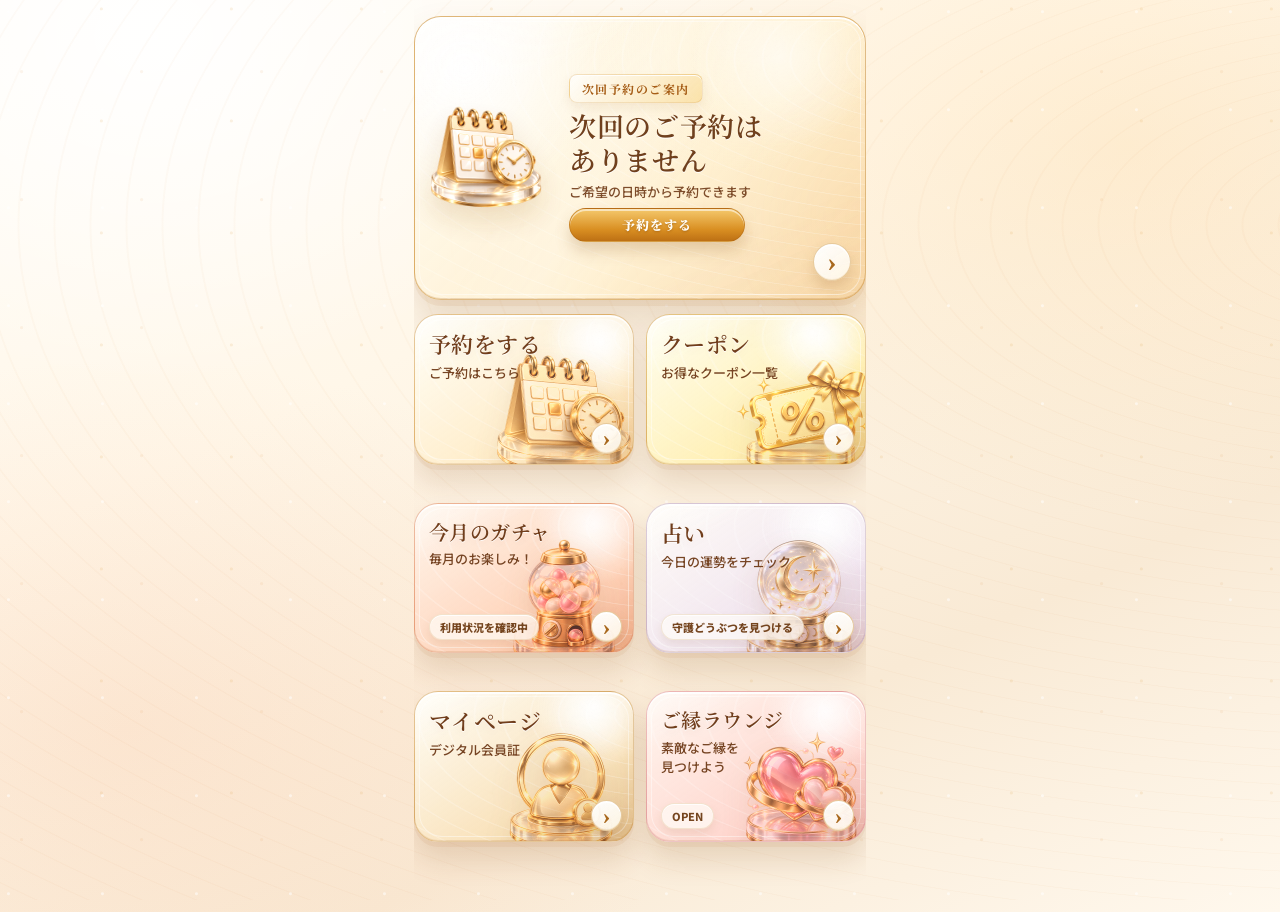
==== index.html @ 92c3393b "Keep booking list available during API failures" ====
<!doctype html>
<html lang="ja">
<head>
  <meta charset="utf-8">
  <meta name="viewport" content="width=device-width, initial-scale=1, viewport-fit=cover">
  <meta http-equiv="Cache-Control" content="no-cache, no-store, must-revalidate">
  <meta http-equiv="Pragma" content="no-cache">
  <meta http-equiv="Expires" content="0">
  <meta name="theme-color" content="#fff6e8">
  <meta name="apple-mobile-web-app-capable" content="yes">
  <meta name="apple-mobile-web-app-status-bar-style" content="black-translucent">
  <meta name="apple-mobile-web-app-title" content="TEAM LINK管理">
  <meta name="description" content="TEAM hairのお客様専用アプリ TEAM LINK。予約、今日の占い、クーポン、今月のガチャ、ご縁ラウンジをLINEから開けるスマホ会員アプリです。">
  <link rel="preconnect" href="https://fonts.googleapis.com">
  <link rel="preconnect" href="https://fonts.gstatic.com" crossorigin>
  <link href="https://fonts.googleapis.com/css2?family=Noto+Sans+JP:wght@400;500;700;800&amp;family=Noto+Serif+JP:wght@500;600;700&amp;display=swap" rel="stylesheet">
  <link rel="icon" href="data:image/svg+xml,%3Csvg xmlns='http://www.w3.org/2000/svg' viewBox='0 0 96 64'%3E%3Crect width='96' height='64' rx='18' fill='%23130f0b'/%3E%3Ctext x='48' y='38' text-anchor='middle' font-size='12' font-family='Georgia, serif' letter-spacing='3' fill='%23d9b46c'%3ETEAM LINK%3C/text%3E%3C/svg%3E">
  <link rel="manifest" href="manifest.webmanifest">
  <link rel="apple-touch-icon" href="assets/icons/icon-192.png">
  <title>TEAM LINK | TEAM hair お客様専用アプリ</title>
  <link rel="stylesheet" href="styles.css?v=20261001-booking-list-resilience-1">
</head>
<body>
  <div class="splash-screen" id="splashScreen" aria-hidden="true">
    <span class="team-link-wordmark splash-wordmark">TEAM LINK</span>
  </div>
  <div class="app-shell">
    <header class="topbar">
      <button class="icon-button" type="button" data-back aria-label="戻る">‹</button>
      <div class="brand" aria-label="TEAM LINK">
        <span class="team-link-wordmark brand-wordmark">TEAM LINK</span>
      </div>
      <button class="pill-button" type="button" data-view="mypage">マイページ</button>
    </header>

    <main>
      <section class="view is-active" id="homeView" data-title="ホーム">
        <div class="home-dashboard">
          <header class="home-dashboard-header" aria-label="TEAM LINKホーム">
            <button class="home-header-button" type="button" data-message="新しいお知らせはありません" aria-label="通知">🔔</button>
            <strong class="team-link-wordmark home-text-logo">TEAM LINK</strong>
            <p>ご縁をつなぐ、未来へつなぐ</p>
          </header>

          <button class="home-checkin-card" id="customerCheckInButton" type="button" data-customer-checkin-action="open" hidden>
            <span class="home-checkin-icon" aria-hidden="true">✓</span>
            <span class="home-checkin-copy">
              <strong id="customerCheckInTitle">来店しました</strong>
              <small id="customerCheckInStatus">ご来店時にタップしてください</small>
            </span>
            <span class="home-arrow" aria-hidden="true">›</span>
          </button>

          <button class="home-next-card" id="homeNextReservationCard" type="button" data-view="reservation">
            <span class="home-card-shine" aria-hidden="true"></span>
            <img class="home-next-icon" src="images/home/reservation.png" alt="" loading="lazy" decoding="async" onerror="this.hidden=true">
            <span class="home-next-body">
              <span class="home-next-copy">次回予約のご案内</span>
              <strong id="homeNextReservationTitle">次回のご予約はありません</strong>
              <small id="homeNextReservationMeta">ご希望の日時から予約できます</small>
              <em id="homeNextReservationCountdown">予約をする</em>
            </span>
            <span class="home-arrow" aria-hidden="true">›</span>
          </button>

          <section class="home-action-grid" aria-label="主要機能">
            <button class="home-action-card tone-reservation" type="button" data-view="reservation">
              <img class="home-action-icon" src="images/home/reservation.png" alt="" loading="lazy" decoding="async" onerror="this.hidden=true">
              <span>
                <strong>予約をする</strong>
                <small>ご予約はこちら</small>
              </span>
              <em>›</em>
            </button>
            <button class="home-action-card tone-coupon" type="button" data-view="coupons">
              <img class="home-action-icon" src="images/home/coupon.png" alt="" loading="lazy" decoding="async" onerror="this.hidden=true">
              <span>
                <strong>クーポン</strong>
                <small>お得なクーポン一覧</small>
                <b id="homeCouponBadge" hidden>0枚</b>
              </span>
              <em>›</em>
            </button>
            <button class="home-action-card tone-gacha" type="button" data-view="gacha">
              <img class="home-action-icon" src="images/home/gacha.png" alt="" loading="lazy" decoding="async" onerror="this.hidden=true">
              <span>
                <strong>今月のガチャ</strong>
                <small>毎月のお楽しみ！</small>
                <b id="homeGachaBadge">今月まだ引けます</b>
              </span>
              <em>›</em>
            </button>
            <button class="home-action-card tone-fortune" type="button" data-view="fortune">
              <img class="home-action-icon" src="images/home/fortune.png" alt="" loading="lazy" decoding="async" onerror="this.hidden=true">
              <span>
                <strong>占い</strong>
                <small>今日の運勢をチェック</small>
                <b id="homeFortuneBadge">守護どうぶつを見つける</b>
              </span>
              <em>›</em>
            </button>
            <button class="home-action-card tone-mypage" type="button" data-view="mypage">
              <img class="home-action-icon" src="images/home/mypage.png" alt="" loading="lazy" decoding="async" onerror="this.hidden=true">
              <span>
                <strong>マイページ</strong>
                <small>デジタル会員証</small>
              </span>
              <em>›</em>
            </button>
            <button class="home-action-card tone-lounge is-coming-soon" id="homeLoungeCard" type="button" data-view="lounge">
              <img class="home-action-icon" src="images/home/lounge.png" alt="" loading="lazy" decoding="async" onerror="this.hidden=true">
              <span>
                <strong>ご縁ラウンジ</strong>
                <small>素敵なご縁を<br>見つけよう</small>
                <b id="homeLoungeBadge">10月スタート予定</b>
              </span>
              <em>›</em>
            </button>
          </section>

          <div class="customer-checkin-dialog" id="customerCheckInDialog" role="dialog" aria-modal="true" aria-labelledby="customerCheckInDialogTitle" hidden>
            <div class="customer-checkin-dialog-backdrop" data-customer-checkin-action="cancel"></div>
            <section class="customer-checkin-dialog-card">
              <span class="home-checkin-icon" aria-hidden="true">✓</span>
              <h2 id="customerCheckInDialogTitle">本日の来店を記録しますか？</h2>
              <p>来店中のお客様ご本人が操作してください。</p>
              <div class="customer-checkin-dialog-actions">
                <button class="secondary-button" type="button" data-customer-checkin-action="cancel">キャンセル</button>
                <button class="primary-button" id="customerCheckInConfirmButton" type="button" data-customer-checkin-action="confirm">来店を記録する</button>
              </div>
            </section>
          </div>
        </div>
      </section>

      <section class="view" id="reservationView" data-title="予約">
        <div class="section-head">
          <p class="kicker">Reservation</p>
          <h2>ご予約方法をお選びください</h2>
        </div>
        <div class="choice-list reservation-choice-list">
          <a class="choice-card reservation-choice-card" id="hotpepperLink" href="#" target="_blank" rel="noopener">
            <span>空き時間を見る</span>
            <small>空いている時間を確認して、そのまま予約できます</small>
          </a>
          <button class="choice-card reservation-choice-card" type="button" data-view="booking">
            <span>予約時間とメニューを相談する</span>
            <small>希望日時やメニューをスタッフに相談できます</small>
          </button>
        </div>
        <article class="status-panel" id="reservationStatusPanel"></article>
      </section>

      <section class="view" id="bookingView" data-title="予約相談">
        <div class="section-head">
          <p class="kicker">Request booking</p>
          <h2>希望日時を相談する</h2>
        </div>
        <form class="step-form" id="bookingForm" novalidate>
          <div class="booking-validation-summary" id="bookingValidationSummary" role="alert" aria-live="assertive" tabindex="-1" hidden></div>
          <label class="field" id="bookingCustomerNameField">1. お客様名<input id="bookingCustomerName" name="customerName" type="text" autocomplete="name" maxlength="80" required></label>
          <div class="field booking-datetime-field" id="bookingFirstDateTimeField">
            <span>2. 第一希望日時</span>
            <div class="booking-datetime-grid">
              <label class="booking-datetime-part"><span>日付</span><input id="bookingFirstDate" name="firstDate" type="date" required></label>
              <label class="booking-datetime-part"><span>時間</span><select id="bookingFirstTime" name="firstTime" required></select></label>
            </div>
            <input id="bookingFirstDateTime" name="firstDateTime" type="hidden">
          </div>
          <div class="field booking-datetime-field" id="bookingSecondDateTimeField">
            <span>3. 第二希望日時（任意）</span>
            <div class="booking-datetime-grid">
              <label class="booking-datetime-part"><span>日付</span><input id="bookingSecondDate" name="secondDate" type="date"></label>
              <label class="booking-datetime-part"><span>時間</span><select id="bookingSecondTime" name="secondTime"></select></label>
            </div>
            <input id="bookingSecondDateTime" name="secondDateTime" type="hidden">
          </div>
          <div class="field booking-datetime-field" id="bookingThirdDateTimeField">
            <span>4. 第三希望日時（任意）</span>
            <div class="booking-datetime-grid">
              <label class="booking-datetime-part"><span>日付</span><input id="bookingThirdDate" name="thirdDate" type="date"></label>
              <label class="booking-datetime-part"><span>時間</span><select id="bookingThirdTime" name="thirdTime"></select></label>
            </div>
            <input id="bookingThirdDateTime" name="thirdDateTime" type="hidden">
          </div>
          <label class="field" id="bookingStaffField">5. 希望担当者
            <select id="bookingStaffSelect" name="staff" required></select>
          </label>
          <div class="field booking-my-coupon-panel">
            <div class="booking-my-coupon-head">
              <span>6. マイクーポンから選ぶ</span>
              <button type="button" data-booking-action="openMyCoupons">マイクーポンを見る</button>
            </div>
            <div class="menu-choice-grid" id="bookingMySelectionChoices"></div>
            <small>ここで選んだ内容は、下の通常メニュー・LINEクーポン欄にも反映されます。</small>
          </div>
          <label class="field">7. 通常メニューの選び方
            <select id="bookingMenuMode" name="menuMode" required>
              <option value="regular">通常メニューから選ぶ</option>
              <option value="consult">メニューを相談して決めたい</option>
            </select>
          </label>
          <div class="field" id="bookingMenuSelectionField">
            <span>8. 通常メニュー</span>
            <div class="menu-choice-grid" id="bookingMenuChoices"></div>
          </div>
          <label class="field" id="bookingCustomMenuField" hidden>相談したい内容
            <textarea name="customMenu" rows="3" placeholder="例：カラーとトリートメントを相談したい"></textarea>
          </label>
          <div class="field">
            <span>9. 利用したいLINEクーポン（任意）</span>
            <div class="menu-choice-grid" id="bookingCouponChoices"></div>
            <small>予約では利用希望だけを伝えます。実際のクーポン利用はLINE側で行います。</small>
          </div>
          <label class="field">10. 相談内容・備考<textarea name="memo" rows="4" placeholder="例：午前中希望、髪の状態、迷っているメニューなど"></textarea></label>
          <div class="confirm-box" id="bookingConfirm">
            <strong>11. 内容確認</strong>
            <p>入力後、下のボタンでスタッフ確認用の予約相談として送信します。</p>
          </div>
          <button class="primary-button" type="submit">予約希望を送信する</button>
        </form>
      </section>

      <section class="view" id="bookingDoneView" data-title="送信完了">
        <article class="result-card">
          <p class="kicker">Sent</p>
          <h2>予約希望を送信しました</h2>
          <p><strong>まだ予約は確定していません。</strong><br>スタッフからの回答をお待ちください。</p>
          <div id="bookingSummary" class="summary-list"></div>
          <button class="primary-button" type="button" data-view="home">ホームへ戻る</button>
        </article>
      </section>

      <section class="view" id="fortuneView" data-title="今日の占い">
        <div class="section-head">
          <p class="kicker">Daily fortune</p>
          <h2>今日の占い</h2>
        </div>
        <div id="fortuneContent"></div>
      </section>

      <section class="view" id="couponsView" data-title="クーポン">
        <div class="section-head">
          <p class="kicker">Coupons</p>
          <h2>クーポン</h2>
        </div>
        <div class="segmented coupon-tabs-simple" id="couponTabs" role="tablist" aria-label="クーポンカテゴリ"></div>
        <div class="coupon-list" id="couponList"></div>
      </section>

      <section class="view" id="gachaView" data-title="今月のガチャ">
        <div class="section-head">
          <p class="kicker">Monthly gacha</p>
          <h2>今月のガチャ</h2>
        </div>
        <article class="gacha-stage" id="gachaStage">
          <span class="badge">全会員 毎月1回</span>
          <h3 id="gachaMonthTitle">今月のガチャ</h3>
          <p id="gachaGrandPrize">髪質改善トリートメント無料</p>
          <div id="gachaChoiceStage"></div>
          <div class="ticket-box" id="gachaTicketBox"></div>
          <button class="primary-button" type="button" id="drawGachaButton">ガチャを引く</button>
        </article>
        <div class="result-card" id="gachaResult" hidden></div>
        <div id="couponGachaDashboard"></div>
      </section>

      <section class="view" id="myCardsView" data-title="マイカード">
        <div class="section-head">
          <p class="kicker">My cards</p>
          <h2>マイカード</h2>
        </div>
        <div id="myCardsContent"></div>
      </section>

      <section class="view" id="collectionRewardsView" data-title="コレクション特典">
        <div class="section-head">
          <p class="kicker">Collection rewards</p>
          <h2>コレクション特典</h2>
        </div>
        <div id="collectionRewardsContent"></div>
      </section>

      <section class="view" id="gachaHistoryView" data-title="ガチャ履歴">
        <div class="section-head">
          <p class="kicker">Gacha history</p>
          <h2>ガチャ履歴</h2>
        </div>
        <div id="gachaHistoryContent"></div>
      </section>

      <section class="view" id="loungeView" data-title="ご縁ラウンジ">
        <article class="result-card lounge-coming-soon" id="loungeComingSoonPanel">
          <span class="badge">Coming Soon</span>
          <p class="kicker">GOEN LOUNGE</p>
          <h2>ご縁ラウンジ</h2>
          <strong>2026年10月スタート予定</strong>
          <p>ご縁ラウンジは、ただいま心を込めて準備中です。公開まで今しばらくお待ちください。</p>
          <button class="secondary-button" type="button" data-view="home">ホームへ戻る</button>
        </article>
        <article class="result-card lounge-hero" id="loungeOpenPanel" hidden>
          <span class="badge">Coming Soon</span>
          <h2>ご縁ラウンジ</h2>
          <p>独身者向け交流サービス。現在、無料の事前登録を受け付けています。</p>
          <div class="progress-box">
            <div><strong id="loungeCount">0</strong><span>名／50名</span></div>
            <progress id="loungeProgress" max="50" value="0"></progress>
          </div>
          <div class="lounge-points">
            <span>サービス紹介</span>
            <span>無料事前登録</span>
            <span>正式開始時に通知</span>
          </div>
          <p>正式サービス開始後に、改めて有料登録をご案内します。事前登録で自動課金されることはありません。</p>
          <button class="primary-button" type="button" data-view="loungeRegister">無料で事前登録する</button>
        </article>
      </section>

      <section class="view" id="loungeRegisterView" data-title="事前登録">
        <div class="section-head">
          <p class="kicker">Pre entry</p>
          <h2>ご縁ラウンジ事前登録</h2>
        </div>
        <form class="step-form" id="loungeForm">
          <label class="field">ニックネーム<input name="nickname" required></label>
          <label class="field">性別
            <select name="gender" required><option value="">選択</option><option>女性</option><option>男性</option><option>その他</option><option>回答しない</option></select>
          </label>
          <label class="field">年代
            <select name="ageGroup" required><option value="">選択</option><option>20代</option><option>30代</option><option>40代</option><option>50代以上</option></select>
          </label>
          <label class="field">居住エリア<input name="area" placeholder="例：袋井市、静岡県西部" required></label>
          <label class="check-row"><input type="checkbox" name="single" required> 現在独身です</label>
          <label class="field">興味のある内容
            <select name="interest" required>
              <option value="">選択</option>
              <option>少人数交流会</option>
              <option>ランチ会</option>
              <option>美容イベント</option>
              <option>まずは情報だけ知りたい</option>
            </select>
          </label>
          <label class="check-row"><input type="checkbox" name="notify" checked> 開始通知を受け取る</label>
          <button class="primary-button" type="submit">無料で事前登録する</button>
        </form>
      </section>

      <section class="view" id="extensionView" data-title="EXTENSION">
        <div class="service-landing extension-landing">
          <header class="service-landing-hero">
            <span class="service-landing-kicker">TEAM hair · HAIR DESIGN</span>
            <h2>EXTENSION</h2>
            <p>シールエクステで、長さもデザインももっと自由に。</p>
          </header>
          <section class="service-landing-card service-landing-intro">
            <div class="service-hair-mark" aria-hidden="true"><i></i><i></i><i></i></div>
            <div>
              <span>ABOUT</span>
              <h3>シールエクステについて</h3>
              <p>自然になじむ仕上がりを大切に、髪の状態やご希望のスタイルに合わせてご案内します。</p>
            </div>
          </section>
          <section class="service-landing-grid" aria-label="EXTENSIONメニュー">
            <article class="service-landing-card">
              <span>STYLE</span>
              <h3>スタイル</h3>
              <p>ロング、ボリュームアップ、ポイントデザインなど、ご希望に合わせてご相談いただけます。</p>
            </article>
            <article class="service-landing-card">
              <span>MENU &amp; PRICE</span>
              <h3>メニュー・料金</h3>
              <p>必要な本数や施術内容により異なります。カウンセリング後に分かりやすくご案内します。</p>
            </article>
          </section>
          <article class="service-landing-note">
            <strong>詳しいスタイル・料金情報は順次追加予定です</strong>
            <p>ご相談は予約ページからお送りいただけます。</p>
            <button class="primary-button" type="button" data-view="booking">予約相談へ</button>
          </article>
        </div>
      </section>

      <section class="view" id="productsView" data-title="おすすめ商品">
        <div class="service-landing products-landing">
          <header class="service-landing-hero">
            <span class="service-landing-kicker">TEAM hair · SELECTION</span>
            <h2>おすすめ商品</h2>
            <p>毎日のきれいを支えるアイテムをご紹介します。</p>
          </header>
          <article class="service-landing-card products-preparing">
            <div class="products-sparkle" aria-hidden="true">✦</div>
            <span>COMING SOON</span>
            <h3>おすすめ商品を準備中です</h3>
            <p>TEAM hairがおすすめする商品を、分かりやすくご覧いただけるよう準備しています。</p>
            <small>商品は今後このページから追加・更新します。</small>
          </article>
        </div>
      </section>

      <section class="view" id="mypageView" data-title="マイページ">
        <div class="section-head">
          <p class="kicker">Member card</p>
          <h2>デジタル会員証</h2>
        </div>
        <article class="member-card" aria-label="TEAM LINK デジタル会員証">
          <span class="member-card-light" aria-hidden="true"></span>
          <header class="member-card-header">
            <span class="team-link-wordmark member-card-wordmark">TEAM LINK</span>
            <small>MEMBER</small>
          </header>
          <div class="member-card-name">
            <small>TEAM LINK MEMBER</small>
            <strong id="mypageMemberName">お客様</strong>
          </div>
          <div class="member-card-stats">
            <div>
              <span>前回来店から</span>
              <strong><b id="mypageVisitDays">―</b>日</strong>
            </div>
            <div>
              <span>累計来店</span>
              <strong><b id="mypageVisitCount">0</b>回</strong>
            </div>
          </div>
          <footer>TEAM hair · TEAM LINK</footer>
        </article>
      </section>

      <section class="view" id="adminView" data-title="管理">
        <section class="admin-login" id="adminLoginPanel">
          <div class="section-head">
            <p class="kicker">Staff only</p>
            <h2>TEAM LINK Console</h2>
            <p>来店受付、予約、クーポン、ガチャ、ご縁ラウンジを1つの画面で確認します。</p>
          </div>
          <form class="step-form admin-login-form" id="adminLoginForm">
            <label class="field">スタッフ名
              <select name="adminId" required>
                <option value="boss">村松 剛好（管理者）</option>
                <option value="staff-kanda">神田 加奈（スタッフ）</option>
              </select>
            </label>
            <label class="field">管理パスコード
              <input name="password" type="password" autocomplete="current-password" placeholder="管理パスコード" required>
            </label>
            <button class="primary-button" type="submit">管理画面へ入る</button>
            <p class="admin-help">運営・スタッフ専用です。一般ユーザーには管理画面への導線を表示していません。</p>
          </form>
        </section>

        <section class="admin-cockpit" id="adminCockpit" hidden>
          <div class="admin-hero">
            <div>
              <p class="kicker">Daily management</p>
              <h2>TEAM LINK 管理</h2>
              <p id="adminWelcomeText">今日確認すべき内容をまとめています。</p>
            </div>
            <button class="secondary-button admin-logout" type="button" id="adminLogoutButton">ログアウト</button>
          </div>

          <nav class="admin-tabs" id="adminTabs" aria-label="管理メニュー"></nav>
          <div class="admin-panel" id="adminPanel"></div>
        </section>
      </section>
    </main>
  </div>

  <nav class="bottom-nav" aria-label="主要ナビゲーション">
    <button type="button" data-view="home">ホーム</button>
    <button type="button" data-view="reservation">予約</button>
    <button type="button" data-view="coupons">クーポン</button>
    <button type="button" data-view="gacha">ガチャ</button>
    <button type="button" data-view="mypage">マイページ</button>
  </nav>

  <div class="toast" id="toast" role="status" aria-live="polite"></div>
  <div class="gacha-reveal" id="gachaReveal" hidden aria-live="polite"></div>
  <script src="app.js?v=20261001-booking-list-resilience-1"></script>
</body>
</html>
---- styles.css ----
:root {
  --bg: #17120d;
  --bg-soft: #241b13;
  --charcoal: #0a0d10;
  --charcoal-2: #13100d;
  --paper: rgba(255, 252, 244, .82);
  --paper-strong: rgba(255, 252, 244, .96);
  --ink: #251f18;
  --cream: #fffaf0;
  --muted: #8b7d6d;
  --gold: #c99b4a;
  --gold-bright: #e4c77e;
  --gold-soft: #f0dfb8;
  --champagne: #f1d69a;
  --glass-dark: rgba(12, 13, 14, .54);
  --brown: #5a412a;
  --line: rgba(201, 155, 74, .28);
  --shadow: 0 28px 70px rgba(12, 8, 4, .32);
  --soft-shadow: 0 18px 46px rgba(57, 42, 22, .16);
  --radius: 28px;
  font-family: -apple-system, BlinkMacSystemFont, "Hiragino Sans", "Noto Sans JP", "Yu Gothic", sans-serif;
}

/* Rich-menu public service pages */
.service-landing {
  display: grid;
  gap: 18px;
  padding: 8px 0 34px;
}

.service-landing-hero {
  position: relative;
  overflow: hidden;
  padding: 32px 24px;
  border: 1px solid rgba(198, 157, 78, 0.34);
  border-radius: 28px;
  background:
    radial-gradient(circle at 86% 10%, rgba(255, 255, 255, 0.92), transparent 28%),
    linear-gradient(135deg, #fffaf0 0%, #fbe9ea 54%, #eee7f8 100%);
  box-shadow: 0 18px 45px rgba(103, 72, 54, 0.12);
}

.service-landing-hero::after {
  content: "";
  position: absolute;
  right: -50px;
  bottom: -80px;
  width: 210px;
  height: 210px;
  border: 2px solid rgba(198, 154, 66, 0.24);
  border-radius: 50%;
  box-shadow: inset 0 0 0 18px rgba(255, 255, 255, 0.22);
}

.service-landing-kicker,
.service-landing-card > span,
.service-landing-card > div > span {
  color: #a37935;
  font-size: 0.72rem;
  font-weight: 800;
  letter-spacing: 0.14em;
}

.service-landing-hero h2 {
  margin: 8px 0 6px;
  color: #4f372d;
  font-family: "Noto Serif JP", serif;
  font-size: clamp(2rem, 10vw, 3.25rem);
  letter-spacing: 0.08em;
}

.service-landing-hero p,
.service-landing-card p,
.service-landing-note p {
  color: #745e53;
  line-height: 1.75;
}

.service-landing-card,
.service-landing-note {
  padding: 22px;
  border: 1px solid rgba(190, 153, 91, 0.25);
  border-radius: 24px;
  background: rgba(255, 253, 248, 0.94);
  box-shadow: 0 12px 34px rgba(97, 70, 55, 0.08);
}

.service-landing-card h3,
.service-landing-note strong {
  display: block;
  margin: 7px 0 5px;
  color: #51392f;
  font-family: "Noto Serif JP", serif;
  font-size: 1.16rem;
}

.service-landing-intro {
  display: grid;
  grid-template-columns: 82px minmax(0, 1fr);
  gap: 18px;
  align-items: center;
}

.service-hair-mark {
  position: relative;
  width: 78px;
  height: 112px;
}

.service-hair-mark i {
  position: absolute;
  top: 0;
  width: 26px;
  height: 108px;
  border-radius: 60% 40% 55% 45%;
  background: linear-gradient(90deg, #7d523f, #d5a663 48%, #714635);
  box-shadow: inset 4px 0 8px rgba(255, 241, 198, 0.42), 0 8px 15px rgba(93, 52, 38, 0.18);
  transform: rotate(8deg);
}

.service-hair-mark i:nth-child(1) { left: 5px; height: 92px; transform: rotate(-10deg); }
.service-hair-mark i:nth-child(2) { left: 26px; }
.service-hair-mark i:nth-child(3) { left: 48px; height: 98px; transform: rotate(15deg); }

.service-landing-grid {
  display: grid;
  gap: 14px;
}

.service-landing-note {
  text-align: center;
  background: linear-gradient(135deg, #fff9ea, #fff4f2);
}

.service-landing-note .primary-button {
  margin-top: 12px;
}

.products-preparing {
  min-height: 310px;
  display: grid;
  place-items: center;
  align-content: center;
  text-align: center;
  background:
    radial-gradient(circle at 50% 30%, rgba(255, 255, 255, 0.98), transparent 34%),
    linear-gradient(150deg, #fff8e7, #f7e9ee 55%, #eee9f7);
}

.products-sparkle {
  display: grid;
  place-items: center;
  width: 74px;
  height: 74px;
  margin-bottom: 10px;
  border: 1px solid rgba(184, 138, 51, 0.38);
  border-radius: 50%;
  color: #bd8d38;
  font-size: 2rem;
  background: rgba(255, 255, 255, 0.7);
  box-shadow: 0 10px 25px rgba(129, 87, 43, 0.12);
}

.products-preparing small {
  color: #967e72;
}

@media (min-width: 720px) {
  .service-landing-grid {
    grid-template-columns: repeat(2, minmax(0, 1fr));
  }
}

* { box-sizing: border-box; }
[hidden] { display: none !important; }

html { background: var(--bg); }

body {
  margin: 0;
  min-height: 100vh;
  color: var(--cream);
  background:
    radial-gradient(circle at 16% -8%, rgba(221, 179, 99, .28), transparent 28%),
    radial-gradient(circle at 100% 8%, rgba(255, 245, 218, .10), transparent 24%),
    radial-gradient(circle at 50% 118%, rgba(105, 73, 34, .28), transparent 34%),
    linear-gradient(180deg, #050607 0%, #14110e 48%, #090807 100%);
  background-size: 120% 120%, 120% 120%, 120% 120%, 100% 100%;
  animation: ambientDrift 18s ease-in-out infinite;
}

.splash-screen {
  position: fixed;
  inset: 0;
  z-index: 100;
  display: grid;
  place-items: center;
  gap: 8px;
  align-content: center;
  color: var(--champagne);
  background:
    radial-gradient(circle at 50% 40%, rgba(229, 188, 102, .25), transparent 25%),
    radial-gradient(circle at 78% 20%, rgba(255,255,255,.08), transparent 18%),
    linear-gradient(145deg, #030405, #15110d 58%, #090807);
  transition: opacity .18s ease, visibility .18s ease;
}

.splash-screen::after {
  content: "";
  width: min(72vw, 290px);
  height: 1px;
  margin-top: 18px;
  background: linear-gradient(90deg, transparent, rgba(244, 213, 154, .72), transparent);
  animation: lightSweep 1.28s ease-in-out infinite;
}

.splash-screen.is-hidden {
  opacity: 0;
  visibility: hidden;
  pointer-events: none;
}

.team-link-wordmark {
  --wordmark-color: var(--champagne);
  --wordmark-accent: rgba(232, 197, 124, .56);
  position: relative;
  display: inline-grid;
  place-items: center;
  color: var(--wordmark-color);
  font-family: "Noto Serif JP", "Hiragino Mincho ProN", "Yu Mincho", Georgia, serif;
  font-weight: 720;
  letter-spacing: .18em;
  line-height: 1;
  white-space: nowrap;
  text-transform: uppercase;
  text-shadow: 0 10px 24px rgba(0,0,0,.24);
}

.team-link-wordmark::after {
  content: "";
  width: min(68%, 128px);
  height: 1px;
  margin-top: .42em;
  background: linear-gradient(90deg, transparent, var(--wordmark-accent), transparent);
}

.splash-wordmark {
  --wordmark-color: #e7c98e;
  --wordmark-accent: rgba(244, 213, 154, .78);
  font-size: clamp(30px, 9vw, 54px);
  letter-spacing: .2em;
  filter: drop-shadow(0 24px 46px rgba(0,0,0,.54)) drop-shadow(0 0 28px rgba(235, 191, 107, .20));
  animation: logoArrive .92s cubic-bezier(.2,.8,.2,1) both;
}

.splash-screen span {
  opacity: .96;
}

body::before {
  content: "";
  position: fixed;
  inset: 0;
  pointer-events: none;
  background:
    linear-gradient(rgba(255,255,255,.035) 1px, transparent 1px),
    radial-gradient(circle at 50% 0, rgba(255,255,255,.08), transparent 38%);
  background-size: 100% 10px, auto;
  mask-image: linear-gradient(180deg, #000, transparent 72%);
}

button,
input,
select,
textarea {
  font: inherit;
}

button {
  border: 0;
  cursor: pointer;
  -webkit-tap-highlight-color: transparent;
}

a { color: inherit; text-decoration: none; }

.app-shell {
  width: min(100%, 760px);
  margin: 0 auto;
  padding: 14px 16px 112px;
}

.topbar {
  position: sticky;
  top: 0;
  z-index: 20;
  display: grid;
  grid-template-columns: 46px 1fr auto;
  align-items: center;
  gap: 10px;
  padding: 10px 0 14px;
  color: var(--cream);
  background: linear-gradient(180deg, rgba(21,16,12,.94), rgba(21,16,12,.62));
  backdrop-filter: blur(18px);
  -webkit-backdrop-filter: blur(18px);
}

.brand {
  display: grid;
  justify-items: center;
  gap: 0;
  min-height: 48px;
}

.brand-wordmark {
  --wordmark-color: #e4c27c;
  --wordmark-accent: rgba(232, 197, 124, .48);
  font-size: clamp(17px, 4.8vw, 25px);
  letter-spacing: .16em;
}

.brand small,
.kicker {
  margin: 0;
  color: var(--gold-bright);
  font-size: 11px;
  font-weight: 950;
  letter-spacing: .16em;
  text-transform: uppercase;
}
.brand strong {
  font-size: 23px;
  font-weight: 950;
  letter-spacing: .03em;
}

.icon-button,
.pill-button {
  min-height: 42px;
  border: 1px solid rgba(228, 199, 126, .26);
  border-radius: 999px;
  color: var(--gold-bright);
  background: rgba(255, 250, 239, .08);
  box-shadow: inset 0 1px 0 rgba(255,255,255,.14);
  font-weight: 900;
}

.icon-button {
  width: 42px;
  font-size: 28px;
  line-height: 1;
}

.pill-button {
  padding: 0 12px;
  font-size: 12px;
}

.view {
  display: none;
  animation: rise .26s ease both;
}

.view.is-active { display: grid; gap: 18px; }

/* The entrance animation leaves a transform on the active view. On iOS that
   turns fixed admin dialogs into page-relative elements after scrolling. */
#adminView.is-active {
  animation: none;
  transform: none;
}

.hero-panel,
.line-guide,
.choice-card,
.step-form,
.result-card,
.fortune-card,
.coupon-card,
.note-card,
.gacha-stage,
.admin-preview,
.admin-card,
.status-panel,
.profile-card {
  border: 1px solid var(--line);
  border-radius: var(--radius);
  background:
    linear-gradient(145deg, rgba(255,255,255,.12), rgba(255,255,255,.035)),
    radial-gradient(circle at 18% 8%, rgba(241, 214, 154, .14), transparent 32%),
    rgba(12, 13, 14, .58);
  color: var(--cream);
  box-shadow: 0 26px 60px rgba(0,0,0,.32), inset 0 1px 0 rgba(255,255,255,.18);
  backdrop-filter: blur(22px) saturate(1.08);
  -webkit-backdrop-filter: blur(22px) saturate(1.08);
}

.home-lounge {
  position: relative;
  isolation: isolate;
  overflow: hidden;
  margin: -8px -16px 0;
  padding: 18px 0 8px;
  min-height: auto;
  color: var(--cream);
  background:
    linear-gradient(180deg, rgba(5, 8, 10, .18), rgba(10, 8, 6, .74) 62%, rgba(10, 8, 6, .16)),
    radial-gradient(circle at 78% 19%, rgba(232, 205, 143, .22), transparent 24%),
    radial-gradient(circle at 20% 58%, rgba(92, 108, 126, .24), transparent 28%),
    linear-gradient(145deg, #05090c 0%, #15110e 44%, #2d2116 100%);
  border-radius: 0 0 38px 38px;
  animation: loungeBreath 8s ease-in-out infinite;
}

.home-lounge::before {
  content: "";
  position: absolute;
  inset: -80px -70px auto auto;
  width: 280px;
  height: 420px;
  z-index: -1;
  transform: rotate(22deg);
  background:
    linear-gradient(90deg, transparent, rgba(255,255,255,.10), transparent),
    linear-gradient(90deg, transparent, rgba(216, 178, 105, .18), transparent);
  filter: blur(6px);
  opacity: .72;
  animation: reflectionDrift 12s ease-in-out infinite;
}

.home-lounge::after {
  content: "";
  position: absolute;
  inset: 0;
  z-index: -1;
  pointer-events: none;
  background:
    radial-gradient(circle at 64% 23%, rgba(255, 243, 208, .10), transparent 2px),
    radial-gradient(circle at 72% 26%, rgba(255, 243, 208, .16), transparent 2px),
    radial-gradient(circle at 55% 31%, rgba(255, 243, 208, .09), transparent 2px),
    linear-gradient(rgba(255,255,255,.025) 1px, transparent 1px);
  background-size: auto, auto, auto, 100% 11px;
  mask-image: linear-gradient(180deg, #000, #000 68%, transparent);
  animation: starField 16s linear infinite;
}

.lounge-light {
  position: absolute;
  left: 50%;
  top: 285px;
  z-index: -1;
  width: 86%;
  height: 160px;
  transform: translateX(-50%);
  border-radius: 50%;
  background: radial-gradient(ellipse at center, rgba(232, 197, 124, .34), rgba(232, 197, 124, .08) 42%, transparent 72%);
  filter: blur(18px);
  animation: loungeGlow 5.6s ease-in-out infinite;
}

.lounge-orb {
  position: absolute;
  right: 18px;
  top: 86px;
  z-index: 0;
  width: 132px;
  aspect-ratio: 1;
  display: grid;
  place-items: center;
  border: 1px solid rgba(255, 250, 235, .24);
  border-radius: 50%;
  color: rgba(239, 206, 137, .86);
  background:
    radial-gradient(circle at 34% 22%, rgba(255,255,255,.34), transparent 12%),
    radial-gradient(circle at 62% 72%, rgba(227, 186, 102, .22), transparent 20%),
    linear-gradient(145deg, rgba(255,255,255,.20), rgba(255,255,255,.035));
  box-shadow:
    0 28px 90px rgba(0,0,0,.42),
    inset 14px 18px 42px rgba(255,255,255,.10),
    inset -18px -22px 48px rgba(0,0,0,.32);
  backdrop-filter: blur(12px);
  -webkit-backdrop-filter: blur(12px);
  opacity: .88;
  animation: orbBreath 9s ease-in-out infinite;
}

.orb-logo {
  width: 108px;
  height: 108px;
  object-fit: contain;
  transform: rotate(-5deg);
  filter: drop-shadow(0 0 20px rgba(239, 203, 127, .32));
}

.home-welcome {
  position: relative;
  z-index: 1;
  display: grid;
  gap: 18px;
  padding: 36px 22px 22px;
}

.home-welcome .kicker {
  text-transform: none;
  letter-spacing: .08em;
}

.home-welcome h1 {
  width: min(100%, 360px);
  color: rgba(255,250,239,.92);
  font-size: clamp(30px, 8.4vw, 44px);
  letter-spacing: 0;
  text-shadow: 0 18px 38px rgba(0,0,0,.34);
}

.home-welcome h1 span {
  color: #fff;
  font-size: 1.22em;
}

.home-visit-panel {
  position: relative;
  width: min(100%, 350px);
  display: grid;
  gap: 6px;
  padding: 14px 16px;
  border: 1px solid rgba(255,255,255,.17);
  border-radius: 22px;
  color: var(--cream);
  background:
    linear-gradient(135deg, rgba(255,255,255,.14), rgba(255,255,255,.045)),
    rgba(12, 15, 18, .30);
  box-shadow:
    0 18px 46px rgba(0,0,0,.24),
    inset 0 1px 0 rgba(255,255,255,.20);
  backdrop-filter: blur(18px) saturate(1.2);
  -webkit-backdrop-filter: blur(18px) saturate(1.2);
  overflow: hidden;
}

.home-visit-panel::after {
  content: "";
  position: absolute;
  inset: 0;
  background: linear-gradient(115deg, transparent 0 28%, rgba(255,255,255,.16) 43%, transparent 57%);
  transform: translateX(-110%);
  animation: glassSweep 8.6s ease-in-out infinite;
}

.home-visit-panel span,
.home-visit-panel small {
  color: rgba(255,250,239,.72);
  font-size: 13px;
  font-weight: 850;
}

.home-visit-panel strong {
  color: #fff;
  font-size: 20px;
  font-weight: 950;
}

.home-welcome > p:not(.kicker) {
  width: min(76%, 320px);
  color: rgba(255,250,239,.74);
  line-height: 1.75;
  font-size: 14px;
}

.home-carousel-zone {
  display: grid;
  gap: 18px;
  perspective: 980px;
}

.home-carousel {
  display: flex;
  gap: 16px;
  overflow-x: auto;
  scroll-snap-type: x mandatory;
  scroll-padding-inline: 12vw;
  padding: 24px 12vw 18px;
  scrollbar-width: none;
  transform-style: preserve-3d;
}

.home-carousel::-webkit-scrollbar { display: none; }

.home-carousel .feature-card {
  flex: 0 0 72vw;
  max-width: 310px;
  min-height: 292px;
  padding: 18px 18px;
  align-content: end;
  scroll-snap-align: center;
  border-color: rgba(255,255,255,.22);
  border-radius: 31px;
  background:
    radial-gradient(circle at 50% 34%, rgba(255,255,255,.20), transparent 19%),
    radial-gradient(circle at 38% 92%, rgba(227, 184, 98, .26), transparent 30%),
    linear-gradient(148deg, rgba(255,255,255,.18), rgba(255,255,255,.055) 42%, rgba(10,13,17,.36)),
    rgba(18, 22, 27, .55);
  box-shadow:
    0 26px 64px rgba(0,0,0,.34),
    inset 0 1px 0 rgba(255,255,255,.22),
    inset 0 -1px 0 rgba(227,184,98,.16);
  backdrop-filter: blur(22px) saturate(1.28);
  -webkit-backdrop-filter: blur(22px) saturate(1.28);
  opacity: .58;
  transform: scale(.86) rotateY(13deg) translateZ(-42px);
  will-change: transform, opacity;
}

.home-carousel .feature-card:nth-child(even) {
  transform: scale(.86) rotateY(-13deg) translateZ(-42px);
}

.home-carousel .feature-card.is-active {
  opacity: 1;
  transform: scale(1) rotateY(0) translateZ(0);
  box-shadow:
    0 32px 76px rgba(0,0,0,.44),
    0 0 36px rgba(228, 199, 126, .26),
    inset 0 1px 0 rgba(255,255,255,.34),
    inset 0 -1px 0 rgba(232,197,124,.28);
  animation: activeFloat 5.8s ease-in-out infinite;
}

.home-carousel .feature-card::before {
  background:
    linear-gradient(116deg, transparent 0 24%, rgba(255,255,255,.16) 36%, transparent 47%),
    radial-gradient(circle at 80% 8%, rgba(255,255,255,.30), transparent 26%),
    linear-gradient(180deg, transparent, rgba(0,0,0,.27));
  opacity: .92;
  transform: translateX(-36%);
  transition: transform .8s ease;
}

.home-carousel .feature-card.is-active::before {
  animation: glassCardSweep 7.2s ease-in-out infinite;
}

.home-carousel .feature-card::after {
  content: "";
  position: absolute;
  left: 16px;
  right: 16px;
  bottom: 0;
  height: 2px;
  background: linear-gradient(90deg, transparent, rgba(232,197,124,.82), transparent);
  filter: blur(.3px);
}

.home-carousel .feature-card strong {
  font-size: 29px;
  text-align: center;
  justify-self: center;
}

.home-carousel .feature-card small,
.home-carousel .feature-card em {
  justify-self: center;
  max-width: 13em;
  text-align: center;
}

.home-carousel .feature-card[data-feature="fortune"] .card-icon::after {
  animation: orbitLine 4.8s linear infinite;
}

.home-fortune-image {
  position: absolute;
  left: 50%;
  top: 42%;
  width: 118px;
  max-height: 136px;
  object-fit: contain;
  transform: translate(-50%, -50%);
  filter: drop-shadow(0 18px 28px rgba(0,0,0,.36));
  pointer-events: none;
  z-index: 1;
}

.home-carousel .feature-card[data-feature="fortune"]::after {
  background:
    radial-gradient(circle, rgba(255,255,255,.92) 0 1px, transparent 2px),
    linear-gradient(90deg, transparent, rgba(232,197,124,.82), transparent);
  background-size: 90px 28px, auto;
  animation: fortuneStars 7s linear infinite;
}

.home-carousel .feature-card[data-feature="gacha"]::after,
.gacha-strip::after {
  animation: gachaGlowRun 4.8s ease-in-out infinite;
}

.home-carousel .feature-card[data-feature="reservation"].is-active {
  animation: activeFloat 5.8s ease-in-out infinite, reservationAura 6.8s ease-in-out infinite;
}

.home-carousel .feature-card em {
  position: relative;
  z-index: 1;
  color: rgba(240, 213, 154, .88);
  font-size: 12px;
  font-style: normal;
  font-weight: 850;
  line-height: 1.5;
}

.card-no {
  position: absolute;
  left: 20px;
  top: 20px;
}

.card-icon {
  position: relative;
  z-index: 1;
  justify-self: center;
  width: 76px;
  height: 76px;
  margin: 6px 0 18px;
  display: grid;
  place-items: center;
  border: 1px solid rgba(255,255,255,.24);
  border-radius: 50%;
  color: rgba(255,250,239,.92);
  background:
    radial-gradient(circle at 34% 25%, rgba(255,255,255,.32), transparent 18%),
    linear-gradient(145deg, rgba(255,255,255,.10), rgba(227,184,98,.12));
  box-shadow:
    0 0 28px rgba(232, 197, 124, .18),
    inset 0 1px 0 rgba(255,255,255,.24);
}

.card-icon::before,
.card-icon::after,
.prize-visual::before,
.prize-visual::after,
.goen-visual::before,
.goen-visual::after {
  content: "";
  position: absolute;
  display: block;
}

.icon-calendar::before {
  width: 34px;
  height: 30px;
  border: 2px solid currentColor;
  border-radius: 8px;
}
.icon-calendar::after {
  width: 22px;
  height: 14px;
  border-top: 2px solid currentColor;
  border-bottom: 2px dotted currentColor;
}
.icon-orbit::before {
  width: 42px;
  height: 42px;
  border: 2px solid currentColor;
  border-radius: 50%;
}
.icon-orbit::after {
  width: 52px;
  height: 18px;
  border: 1px solid rgba(255,250,239,.74);
  border-radius: 50%;
  transform: rotate(-24deg);
}
.icon-ticket::before {
  width: 42px;
  height: 28px;
  border: 2px solid currentColor;
  border-radius: 9px;
  transform: rotate(-28deg);
}
.icon-ticket::after {
  width: 7px;
  height: 7px;
  border: 2px solid currentColor;
  border-radius: 50%;
}
.icon-gift::before {
  width: 42px;
  height: 34px;
  border: 2px solid currentColor;
  border-radius: 10px;
}
.icon-gift::after {
  width: 2px;
  height: 42px;
  background: currentColor;
  box-shadow: -13px -12px 0 -11px currentColor, 13px -12px 0 -11px currentColor;
}
.icon-heartline::before {
  width: 42px;
  height: 34px;
  border-left: 2px solid currentColor;
  border-bottom: 2px solid currentColor;
  transform: rotate(-45deg);
  border-radius: 0 0 0 12px;
}
.icon-heartline::after {
  width: 30px;
  height: 16px;
  border-top: 2px solid currentColor;
  transform: rotate(0deg);
}

.carousel-dots {
  display: flex;
  justify-content: center;
  gap: 9px;
  min-height: 14px;
}
.carousel-dots span {
  width: 7px;
  height: 7px;
  border-radius: 999px;
  background: rgba(255,255,255,.30);
  transition: width .22s ease, background .22s ease, box-shadow .22s ease;
}
.carousel-dots span.is-active {
  width: 28px;
  background: linear-gradient(90deg, #c99b4a, #f0dfb8);
  box-shadow: 0 0 16px rgba(232,197,124,.42);
}

.home-highlight-grid {
  display: grid;
  gap: 14px;
  padding: 12px 16px 14px;
}

.lounge-strip {
  position: relative;
  overflow: hidden;
  min-height: 122px;
  display: grid;
  grid-template-columns: 46px 82px 1fr;
  gap: 13px;
  align-items: center;
  padding: 16px;
  border: 1px solid rgba(255,255,255,.18);
  border-radius: 28px;
  color: var(--cream);
  text-align: left;
  background:
    linear-gradient(128deg, rgba(255,255,255,.13), rgba(255,255,255,.045) 46%, rgba(16,18,22,.42)),
    rgba(12, 16, 20, .56);
  box-shadow:
    0 22px 54px rgba(0,0,0,.30),
    inset 0 1px 0 rgba(255,255,255,.18);
  backdrop-filter: blur(18px) saturate(1.24);
  -webkit-backdrop-filter: blur(18px) saturate(1.24);
}

.lounge-strip::after {
  content: "";
  position: absolute;
  inset: auto 18px 0;
  height: 1px;
  background: linear-gradient(90deg, transparent, rgba(232,197,124,.76), transparent);
}

.strip-number {
  align-self: start;
  color: rgba(255,250,239,.60);
  font-size: 15px;
  font-weight: 900;
}
.lounge-strip small {
  display: block;
  color: rgba(240, 213, 154, .88);
  font-size: 12px;
  font-weight: 950;
}
.lounge-strip strong {
  display: block;
  margin: 4px 0;
  color: #fff;
  font-size: clamp(22px, 6vw, 30px);
  line-height: 1.15;
}
.lounge-strip em {
  display: block;
  color: rgba(255,250,239,.76);
  font-size: 13px;
  font-style: normal;
  font-weight: 850;
  line-height: 1.5;
}

.prize-visual,
.goen-visual {
  position: relative;
  width: 78px;
  aspect-ratio: 1;
  border-radius: 50%;
  background:
    radial-gradient(circle at 34% 25%, rgba(255,255,255,.58), transparent 15%),
    linear-gradient(145deg, rgba(255,255,255,.16), rgba(201,155,74,.16));
  box-shadow:
    inset 0 1px 0 rgba(255,255,255,.26),
    0 0 24px rgba(232,197,124,.20);
}
.prize-visual::before {
  left: 23px;
  top: 24px;
  width: 32px;
  height: 28px;
  border: 2px solid rgba(255,250,239,.82);
  border-radius: 8px;
}
.prize-visual::after {
  left: 38px;
  top: 18px;
  width: 2px;
  height: 40px;
  background: rgba(255,250,239,.82);
}
.goen-visual::before {
  left: 21px;
  top: 27px;
  width: 34px;
  height: 28px;
  border-left: 2px solid rgba(255,250,239,.74);
  border-bottom: 2px solid rgba(255,250,239,.74);
  transform: rotate(-45deg);
  border-radius: 0 0 0 12px;
}
.goen-visual::after {
  left: 23px;
  top: 37px;
  width: 32px;
  height: 1px;
  background: rgba(232,197,124,.74);
}

.member-hero {
  position: relative;
  overflow: hidden;
  display: grid;
  gap: 14px;
  min-height: 38vh;
  align-content: end;
  padding: 30px 22px;
  color: var(--cream);
  border-color: rgba(228, 199, 126, .32);
  background:
    linear-gradient(155deg, rgba(14,10,7,.82), rgba(66,47,28,.78)),
    radial-gradient(circle at 82% 10%, rgba(231,197,117,.26), transparent 32%),
    #17120d;
  box-shadow: var(--shadow), inset 0 1px 0 rgba(255,255,255,.16);
}

.member-hero::after {
  content: "";
  position: absolute;
  right: -44px;
  bottom: -76px;
  width: 220px;
  height: 220px;
  border-radius: 50%;
  background: radial-gradient(circle, rgba(228, 199, 126, .30), transparent 68%);
}

h1, h2, h3, p { margin: 0; }
h1 {
  max-width: 11em;
  font-size: clamp(38px, 12vw, 68px);
  line-height: 1.05;
  letter-spacing: -.04em;
}
h1 span { color: #fff2c9; }
h2 {
  font-size: clamp(26px, 8vw, 42px);
  line-height: 1.16;
  letter-spacing: -.02em;
}
h3 {
  font-size: 21px;
  line-height: 1.28;
}
p {
  color: rgba(255,250,239,.70);
  line-height: 1.75;
}
.member-hero p:not(.kicker) { color: rgba(255,250,239,.78); }

.status-panel {
  display: grid;
  gap: 12px;
  padding: 18px;
}
.status-panel h2 {
  font-size: clamp(25px, 7vw, 38px);
}

.home-grid {
  display: grid;
  gap: 13px;
}

.feature-card {
  position: relative;
  overflow: hidden;
  display: grid;
  min-height: 132px;
  align-content: end;
  justify-items: start;
  gap: 7px;
  padding: 20px;
  border: 1px solid rgba(255,255,255,.16);
  border-radius: 30px;
  color: #fff;
  text-align: left;
  box-shadow: 0 24px 54px rgba(13, 9, 5, .26);
  transition: transform .22s ease, box-shadow .22s ease, filter .22s ease;
}

.feature-card:hover { transform: translateY(-3px); }
.feature-card:active { transform: translateY(1px) scale(.99); }
.feature-card span {
  color: rgba(255,255,255,.58);
  font-size: 12px;
  font-weight: 900;
  letter-spacing: .12em;
}
.feature-card strong {
  position: relative;
  z-index: 1;
  font-size: 28px;
  font-weight: 950;
}
.feature-card small {
  position: relative;
  z-index: 1;
  color: rgba(255,255,255,.82);
  font-size: 13px;
  font-weight: 850;
  line-height: 1.55;
}
.feature-card::before {
  content: "";
  position: absolute;
  inset: 0;
  background:
    radial-gradient(circle at 92% 8%, rgba(255,255,255,.28), transparent 27%),
    linear-gradient(180deg, transparent, rgba(0,0,0,.20));
}
.reservation { background: linear-gradient(135deg, #19130f, #8f672f); }
.fortune { background: linear-gradient(135deg, #261d2a, #9f7c42); }
.coupon { background: linear-gradient(135deg, #332113, #c79a45); }
.gacha { background: linear-gradient(135deg, #44271d, #d2a14e); }
.lounge { background: linear-gradient(135deg, #15110e, #72624e); }

.line-guide,
.admin-preview,
.note-card,
.result-card,
.fortune-card,
.gacha-stage {
  display: grid;
  gap: 14px;
  padding: 20px;
}

.section-head {
  display: grid;
  gap: 8px;
  padding: 6px 2px 0;
  color: var(--cream);
}
.section-head h2 { color: var(--cream); }

.choice-list,
.coupon-list,
.admin-grid,
.mini-grid,
.summary-list,
.fortune-grid,
.mypage-grid,
.lounge-points {
  display: grid;
  gap: 12px;
}

.choice-card {
  display: grid;
  gap: 6px;
  min-height: 92px;
  align-content: center;
  padding: 18px;
  color: var(--cream);
  text-align: left;
  transition: transform .2s ease, box-shadow .2s ease;
}
.choice-card:hover { transform: translateY(-2px); }
.choice-card span {
  font-size: 19px;
  font-weight: 950;
}
.choice-card small,
.coupon-card small {
  color: rgba(255,250,239,.62);
  font-weight: 800;
  line-height: 1.6;
}

.reservation-choice-list {
  gap: 16px;
}

.reservation-choice-card {
  min-height: 136px;
  padding: 24px;
  border-color: rgba(228, 199, 126, .25);
  background:
    radial-gradient(circle at 88% 18%, rgba(241, 217, 140, .18), transparent 30%),
    linear-gradient(145deg, rgba(255,255,255,.14), rgba(255,255,255,.045));
}

.reservation-choice-card span {
  font-size: 22px;
}

.menu-choice-grid {
  display: grid;
  gap: 10px;
  min-width: 0;
}

.booking-menu-category-panel {
  display: grid;
  gap: 10px;
  min-width: 0;
}

.booking-menu-category-chips {
  display: grid;
  grid-template-columns: repeat(2, minmax(0, 1fr));
  gap: 8px;
  width: 100%;
  min-width: 0;
}

.booking-menu-category-chip {
  min-width: 0;
  min-height: 46px;
  padding: 10px 8px;
  border: 1px solid rgba(228, 199, 126, .28);
  border-radius: 14px;
  color: rgba(255, 250, 239, .82);
  background: rgba(255, 255, 255, .065);
  font: inherit;
  font-size: 14px;
  font-weight: 800;
  line-height: 1.25;
  overflow-wrap: anywhere;
}

.booking-menu-category-chip small {
  display: inline-grid;
  place-items: center;
  min-width: 21px;
  height: 21px;
  margin-left: 3px;
  border-radius: 999px;
  color: var(--cream);
  background: rgba(255, 255, 255, .1);
  font-size: 11px;
}

.booking-menu-category-chip.is-active {
  border-color: rgba(240, 206, 125, .88);
  color: #fff8e6;
  background: linear-gradient(145deg, rgba(207, 158, 67, .34), rgba(255, 255, 255, .08));
  box-shadow: inset 0 1px 0 rgba(255, 255, 255, .2), 0 8px 20px rgba(0, 0, 0, .18);
}

.booking-menu-category-chip:disabled {
  opacity: .42;
  cursor: not-allowed;
}

.line-coupon-booking-shell,
.line-coupon-booking-panel,
.line-coupon-booking-list,
.line-coupon-page-filter,
.line-coupon-page-list {
  display: grid;
  gap: 10px;
  min-width: 0;
}

.line-coupon-booking-shell {
  width: 100%;
}

.line-coupon-disclosure {
  display: flex;
  align-items: center;
  justify-content: space-between;
  gap: 12px;
  width: 100%;
  min-height: 52px;
  padding: 12px 14px;
  border: 1px solid rgba(228, 199, 126, .42);
  border-radius: 16px;
  color: #fff8e6;
  background: linear-gradient(145deg, rgba(207, 158, 67, .26), rgba(255, 255, 255, .07));
  font: inherit;
  font-weight: 900;
  text-align: left;
}

.line-coupon-disclosure::after {
  content: "＋";
  flex: 0 0 auto;
  color: var(--gold-light);
  font-size: 20px;
}

.line-coupon-disclosure[aria-expanded="true"]::after {
  content: "−";
}

.line-coupon-disclosure small {
  margin-left: auto;
  color: rgba(255, 250, 239, .66);
  font-size: 11px;
  white-space: nowrap;
}

.line-coupon-booking-panel {
  padding-top: 2px;
}

.line-coupon-booking-panel[hidden] {
  display: none;
}

.line-coupon-category-chips {
  grid-template-columns: repeat(2, minmax(0, 1fr));
}

.booking-menu-selection-count {
  margin: 0;
  color: rgba(255, 250, 239, .68);
  font-size: 13px;
  text-align: right;
}

.booking-menu-selection-count strong {
  color: var(--gold-light);
  font-size: 16px;
}

.booking-menu-category-list {
  display: grid;
  gap: 10px;
  min-width: 0;
}

.booking-menu-category-prompt {
  margin: 2px 0 0;
  padding: 14px;
  border: 1px dashed rgba(228, 199, 126, .22);
  border-radius: 14px;
  text-align: center;
}

.menu-choice-card {
  display: grid;
  grid-template-columns: 26px 1fr;
  gap: 10px;
  align-items: start;
  min-width: 0;
  padding: 13px;
  border: 1px solid rgba(228, 199, 126, .20);
  border-radius: 18px;
  color: var(--cream);
  background: rgba(255,255,255,.075);
}

.menu-choice-card.is-selected,
.menu-choice-card:has(input:checked) {
  border-color: rgba(240, 206, 125, .9);
  background: linear-gradient(145deg, rgba(207, 158, 67, .24), rgba(255, 255, 255, .075));
  box-shadow: inset 0 1px 0 rgba(255, 255, 255, .14), 0 8px 18px rgba(0, 0, 0, .14);
}

.menu-choice-card input {
  width: 20px;
  height: 20px;
  margin-top: 3px;
  accent-color: var(--gold);
}

.menu-choice-card span {
  display: grid;
  gap: 5px;
  min-width: 0;
}

.menu-choice-card strong {
  color: #fff;
  font-size: 15px;
  overflow-wrap: anywhere;
}

.menu-choice-card small {
  color: rgba(255,250,239,.62);
  line-height: 1.5;
}

.menu-choice-card em,
.soft-note {
  color: rgba(240, 213, 154, .82);
  font-size: 12px;
  font-style: normal;
  font-weight: 850;
  line-height: 1.6;
}

.line-coupon-booking-card {
  align-items: start;
}

.line-coupon-booking-content {
  display: grid;
  gap: 5px;
  min-width: 0;
  cursor: pointer;
}

.line-coupon-booking-content strong {
  color: #fff;
  font-size: 15px;
  overflow-wrap: anywhere;
}

.line-coupon-booking-content small {
  color: rgba(255,250,239,.62);
  line-height: 1.5;
}

.line-coupon-booking-content em {
  color: rgba(240, 213, 154, .82);
  font-size: 12px;
  font-style: normal;
  font-weight: 850;
}

.line-coupon-description {
  display: -webkit-box;
  overflow: hidden;
  margin: 0;
  color: rgba(255,250,239,.72);
  font-size: 12px;
  line-height: 1.5;
  -webkit-box-orient: vertical;
  -webkit-line-clamp: 2;
}

.is-description-expanded .line-coupon-description {
  display: block;
  overflow: visible;
  -webkit-line-clamp: unset;
}

.line-coupon-detail-button {
  justify-self: start;
  padding: 2px 0;
  border: 0;
  color: var(--gold-light);
  background: transparent;
  font: inherit;
  font-size: 11px;
  font-weight: 850;
  text-decoration: underline;
  text-underline-offset: 3px;
}

.line-coupon-booking-card > .line-coupon-detail-button {
  grid-column: 2;
}

.booking-my-coupon-panel {
  padding: 14px;
  border: 1px solid rgba(228, 199, 126, .28);
  border-radius: 18px;
  background: linear-gradient(145deg, rgba(196,150,66,.12), rgba(255,255,255,.045));
}

.booking-my-coupon-head {
  display: flex;
  align-items: center;
  justify-content: space-between;
  gap: 12px;
}

.booking-my-coupon-head button {
  flex: 0 0 auto;
  min-height: 38px;
  padding: 0 12px;
  border: 1px solid rgba(228, 199, 126, .32);
  border-radius: 999px;
  color: var(--gold-bright);
  background: rgba(255,255,255,.07);
  font-size: 12px;
  font-weight: 900;
  white-space: nowrap;
}

.booking-my-selection-card.is-unavailable {
  opacity: .55;
}

.my-booking-cta {
  grid-column: 1 / -1;
  padding-top: 4px;
}

.my-booking-cta .primary-button {
  min-height: 60px;
  font-size: 16px;
}

.mini-grid {
  grid-template-columns: repeat(3, minmax(0, 1fr));
}
.mini-grid span,
.keyword-list code,
.lounge-points span {
  min-height: 42px;
  display: grid;
  place-items: center;
  border-radius: 15px;
  color: var(--champagne);
  background: rgba(240, 223, 184, .11);
  font-size: 12px;
  font-weight: 900;
}

.step-form {
  display: grid;
  width: 100%;
  min-width: 0;
  max-width: 100%;
  gap: 14px;
  padding: 18px;
  overflow-x: clip;
}
.field {
  display: grid;
  width: 100%;
  min-width: 0;
  max-width: 100%;
  gap: 8px;
  color: rgba(255,250,239,.78);
  font-size: 13px;
  font-weight: 900;
}
.field input,
.field select,
.field textarea {
  display: block;
  width: 100%;
  min-width: 0;
  max-width: 100%;
  box-sizing: border-box;
  min-height: 52px;
  border: 1px solid rgba(201, 155, 74, .30);
  border-radius: 17px;
  padding: 0 14px;
  color: var(--ink);
  background: rgba(255,250,239,.90);
  outline: none;
}
.field textarea {
  min-height: 110px;
  padding: 13px 14px;
  resize: vertical;
}

.field.is-booking-invalid {
  padding: 10px;
  border: 2px solid rgba(255, 116, 116, .92);
  border-radius: 18px;
  background: rgba(132, 25, 25, .16);
  scroll-margin-block: 110px;
}

.field.is-booking-invalid input,
.field.is-booking-invalid select,
.field.is-booking-invalid textarea {
  border-color: #d73f3f;
  box-shadow: 0 0 0 3px rgba(215, 63, 63, .16);
}

.booking-field-error {
  display: block;
  color: #ffb9b9;
  font-size: 12px;
  font-weight: 900;
  line-height: 1.55;
}

.booking-validation-summary {
  display: grid;
  gap: 8px;
  padding: 14px 16px;
  border: 2px solid rgba(255, 116, 116, .92);
  border-radius: 18px;
  color: #fff4f1;
  background: linear-gradient(145deg, rgba(139, 31, 31, .78), rgba(72, 18, 18, .86));
  box-shadow: 0 12px 24px rgba(0, 0, 0, .2);
}

.booking-validation-summary[hidden] {
  display: none;
}

.booking-validation-summary strong {
  font-size: 15px;
}

.booking-validation-summary ul {
  display: grid;
  gap: 5px;
  margin: 0;
  padding-left: 20px;
  color: #ffd7d2;
  font-size: 13px;
  font-weight: 800;
  line-height: 1.5;
}

.booking-datetime-field,
.booking-datetime-grid,
.booking-datetime-part {
  width: 100%;
  min-width: 0;
  max-width: 100%;
  box-sizing: border-box;
}

.booking-datetime-grid {
  display: grid;
  grid-template-columns: minmax(0, 1.45fr) minmax(0, 1fr);
  gap: 8px;
}

.booking-datetime-part {
  display: grid;
  gap: 6px;
}

.booking-datetime-part > span {
  color: rgba(255,250,239,.62);
  font-size: 12px;
}

.booking-datetime-part input,
.booking-datetime-part select {
  width: 100%;
  min-width: 0;
  max-width: 100%;
  box-sizing: border-box;
  font-size: 16px;
  text-align: center;
}

@media (max-width: 430px) {
  #bookingView .step-form {
    padding: 14px;
  }

  #bookingView .booking-my-coupon-head {
    align-items: stretch;
    flex-direction: column;
  }

  #bookingView .booking-my-coupon-head button {
    width: 100%;
    white-space: normal;
  }

  #bookingView .booking-datetime-grid {
    grid-template-columns: minmax(0, 1fr);
  }
}

.field .menu-choice-card input {
  width: 20px;
  min-height: 20px;
  height: 20px;
  padding: 0;
}
.check-row {
  display: grid;
  grid-template-columns: 24px 1fr;
  gap: 9px;
  color: rgba(255,250,239,.78);
  font-weight: 850;
  line-height: 1.6;
}
.check-row input {
  width: 20px;
  height: 20px;
  accent-color: var(--gold);
}

.primary-button,
.secondary-button {
  width: 100%;
  min-height: 54px;
  border-radius: 18px;
  font-weight: 950;
}
.primary-button {
  color: #15100c;
  background: linear-gradient(135deg, #b98b39, #f1d98c, #b18437);
  box-shadow: 0 18px 34px rgba(157, 113, 45, .28);
}
.secondary-button {
  color: var(--champagne);
  border: 1px solid var(--line);
  background: rgba(255,255,255,.08);
}
.coupon-card .secondary-button,
.admin-section-head a.secondary-button {
  display: grid;
  place-items: center;
  text-align: center;
  text-decoration: none;
}
.primary-button:disabled,
.secondary-button:disabled {
  opacity: .55;
  cursor: not-allowed;
}

.confirm-box,
.lucky-card,
.progress-box,
.ticket-box {
  display: grid;
  gap: 8px;
  padding: 14px;
  border: 1px solid rgba(201, 155, 74, .20);
  border-radius: 18px;
  color: var(--cream);
  background: rgba(255,255,255,.08);
}

.summary-list div,
.admin-card {
  display: grid;
  gap: 4px;
  padding: 13px;
}
.summary-list small,
.admin-card span,
.fortune-meter span,
.lucky-card small,
.ticket-box small,
.profile-card small {
  color: var(--gold);
  font-size: 12px;
  font-weight: 950;
}
.summary-list strong,
.admin-card strong,
.ticket-box strong {
  color: #fff;
  font-size: 17px;
}

.fortune-grid {
  grid-template-columns: repeat(2, minmax(0, 1fr));
}
.fortune-meter {
  display: grid;
  gap: 8px;
  padding: 14px;
  border-radius: 18px;
  background: rgba(255,255,255,.08);
}
.fortune-meter strong {
  font-size: 28px;
}

.team-fortune-onboarding,
.team-fortune-card,
.team-fortune-loading {
  border: 1px solid rgba(232, 203, 140, .24);
  background:
    radial-gradient(circle at 20% 0%, rgba(218, 190, 125, .18), transparent 34%),
    radial-gradient(circle at 82% 12%, rgba(164, 125, 206, .12), transparent 30%),
    linear-gradient(145deg, rgba(255,255,255,.13), rgba(255,255,255,.045));
  box-shadow: 0 22px 70px rgba(0,0,0,.32);
}

.team-fortune-onboarding h3,
.team-fortune-card h3,
.team-fortune-loading h3 {
  color: #fff8e8;
  font-size: 25px;
  line-height: 1.3;
}

.team-fortune-loading {
  min-height: 260px;
  display: grid;
  place-items: center;
  align-content: center;
  gap: 18px;
  padding: 28px 20px;
  text-align: center;
  overflow: hidden;
}

.team-fortune-loading h3 {
  min-height: 2.6em;
  display: grid;
  place-items: center;
  margin: 0;
  font-size: clamp(20px, 5.6vw, 25px);
  transition: opacity .18s ease;
}

.team-fortune-loading-lights {
  display: flex;
  align-items: center;
  justify-content: center;
  gap: 11px;
  min-height: 28px;
}

.team-fortune-loading-lights i {
  width: 9px;
  height: 9px;
  border-radius: 50%;
  background: rgba(228,199,126,.25);
  box-shadow: 0 0 0 rgba(228,199,126,0);
  animation: teamFortuneSearchLight 1.05s ease-in-out infinite;
}

.team-fortune-loading-lights i:nth-child(2) { animation-delay: .16s; }
.team-fortune-loading-lights i:nth-child(3) { animation-delay: .32s; }
.team-fortune-loading-lights i:nth-child(4) { animation-delay: .48s; }

@keyframes teamFortuneSearchLight {
  0%, 58%, 100% {
    transform: translateY(0) scale(.78);
    background: rgba(228,199,126,.20);
    box-shadow: 0 0 0 rgba(228,199,126,0);
  }
  25% {
    transform: translateY(-5px) scale(1.15);
    background: #efd58f;
    box-shadow: 0 0 16px rgba(239,213,143,.68);
  }
}

.team-fortune-onboarding small,
.team-fortune-card .muted {
  color: rgba(255,250,239,.68);
  line-height: 1.7;
}

#fortuneView,
#fortuneContent,
.team-fortune-onboarding,
.team-fortune-birth-fieldset,
.team-fortune-birth-selects {
  width: 100%;
  min-width: 0;
  max-width: 100%;
  box-sizing: border-box;
}

#fortuneView,
#fortuneContent {
  overflow-x: hidden;
  overflow-x: clip;
}

.team-fortune-onboarding {
  padding-inline: clamp(14px, 4.5vw, 20px);
}

.team-fortune-birth-fieldset {
  display: grid;
  gap: 6px;
  margin: 0;
  padding: 0;
  border: 0;
}

.team-fortune-birth-fieldset legend {
  padding: 0;
  color: rgba(255,250,239,.88);
  font-size: 14px;
  font-weight: 900;
}

.team-fortune-birth-fieldset > small {
  margin: -2px 0 4px;
  color: rgba(255,250,239,.58);
  font-size: 11px;
  font-weight: 600;
  line-height: 1.45;
}

.team-fortune-birth-selects {
  display: grid;
  grid-template-columns: minmax(0, 1.4fr) minmax(0, 1fr) minmax(0, 1fr);
  gap: 8px;
}

.team-fortune-birth-selects select {
  width: 100%;
  min-width: 0;
  max-width: 100%;
  min-inline-size: 0;
  max-inline-size: 100%;
  box-sizing: border-box;
  height: 52px;
  min-height: 52px;
  margin: 0;
  padding: 0 24px 0 8px;
  border: 1px solid rgba(219, 181, 103, .72);
  border-radius: 14px;
  color: #4b321f;
  background: linear-gradient(180deg, rgba(255,255,255,.99), rgba(255,249,236,.97));
  box-shadow:
    inset 0 1px 0 rgba(255,255,255,1),
    inset 0 -1px 0 rgba(190,134,57,.08),
    0 8px 20px rgba(0,0,0,.12);
  font-size: 16px;
  font-weight: 700;
  line-height: 1.2;
  text-align: center;
  text-align-last: center;
  color-scheme: light;
  -webkit-appearance: auto;
  appearance: auto;
}

.team-fortune-birth-selects select:focus {
  outline: none;
  border-color: rgba(235, 201, 130, .96);
  box-shadow:
    0 0 0 3px rgba(228,199,126,.16),
    inset 0 1px 0 rgba(255,255,255,1),
    0 10px 24px rgba(0,0,0,.16);
}

.team-fortune-birth-error {
  margin: 2px 0 0;
  color: #ffd1c5;
  font-size: 12px;
  font-weight: 800;
  line-height: 1.5;
}

@media (max-width: 430px) {
  #fortuneView {
    width: 100%;
    min-width: 0;
    max-width: 100%;
  }

  .team-fortune-onboarding {
    padding: 16px 14px;
    border-radius: 22px;
  }

  .team-fortune-birth-selects,
  .team-fortune-birth-selects select {
    width: 100%;
    min-width: 0;
    max-width: 100%;
  }

  .team-fortune-birth-selects select {
    height: 50px;
    min-height: 50px;
    padding-inline: 6px 20px;
    font-size: 16px;
  }
}

.team-fortune-visual {
  display: grid;
  place-items: center;
  min-height: 180px;
  margin: -4px 0 2px;
  border-radius: 24px;
  background:
    radial-gradient(circle, rgba(232,203,140,.22), transparent 52%),
    linear-gradient(180deg, rgba(255,255,255,.06), rgba(255,255,255,.02));
  overflow: hidden;
}

.team-fortune-visual img {
  display: block;
  max-width: 78%;
  max-height: 210px;
  object-fit: contain;
  filter: drop-shadow(0 18px 30px rgba(0,0,0,.38));
}

.team-fortune-luck-stack {
  display: grid;
  gap: 12px;
}

.team-fortune-overview {
  display: grid;
  gap: 10px;
}

.team-fortune-overview-item {
  overflow: hidden;
  border: 1px solid rgba(232,203,140,.2);
  border-radius: 18px;
  background: rgba(0,0,0,.2);
}

.team-fortune-overview-item > summary {
  display: grid;
  gap: 4px;
  padding: 14px 42px 14px 15px;
  color: var(--gold);
  cursor: pointer;
  list-style: none;
  position: relative;
}
.team-fortune-overview-item > summary::-webkit-details-marker { display: none; }
.team-fortune-overview-item > summary::after {
  content: "＋";
  position: absolute;
  top: 50%;
  right: 15px;
  transform: translateY(-50%);
  color: var(--gold-bright);
  font-size: 20px;
}
.team-fortune-overview-item[open] > summary::after { content: "−"; }
.team-fortune-overview-item > summary span { font-size: 12px; font-weight: 950; }
.team-fortune-overview-item > summary strong {
  overflow: hidden;
  color: #fff8e8;
  font-size: 16px;
  line-height: 1.45;
  text-overflow: ellipsis;
  white-space: nowrap;
}

.team-fortune-overview-value,
.team-fortune-name-rating {
  display: flex;
  flex-wrap: wrap;
  align-items: flex-start;
  gap: 7px 12px;
  min-width: 0;
}

.team-fortune-overview-value {
  align-items: center;
}

.team-fortune-rating {
  display: inline-grid;
  justify-items: start;
  gap: 1px;
  line-height: 1.15;
}

.team-fortune-stars {
  display: inline-flex;
  gap: 0;
  white-space: nowrap;
  font-size: 17px;
  letter-spacing: .04em;
}

.team-fortune-stars b {
  color: #e8cb8c;
  font-weight: 900;
  text-shadow: 0 0 10px rgba(232,203,140,.18);
}

.team-fortune-stars i {
  color: rgba(202,198,188,.42);
  font-style: normal;
  font-weight: 700;
  text-shadow: none;
}

.team-fortune-rating small,
.team-fortune-summary .team-fortune-rating small {
  color: rgba(255,250,239,.74);
  font-size: 11px;
  font-weight: 850;
  letter-spacing: .02em;
}

.team-fortune-rating.is-compact {
  grid-template-columns: auto auto;
  align-items: center;
  gap: 7px;
}

.team-fortune-rating.is-compact .team-fortune-stars {
  font-size: 15px;
}

.team-fortune-rating.is-compact small {
  font-size: 11px;
  white-space: nowrap;
}
.team-fortune-overview-detail { display: grid; gap: 10px; padding: 0 10px 10px; }
.team-fortune-overview-detail > .team-fortune-summary { border-radius: 14px; }
.compatibility-input-form {
  display: grid;
  gap: 10px;
  min-width: 0;
  max-width: 100%;
  overflow: hidden;
}

.compatibility-input-form .field,
.compatibility-input-form input,
.compatibility-input-form select {
  min-width: 0;
  max-width: 100%;
  box-sizing: border-box;
}

.compatibility-birth-fieldset {
  min-width: 0;
  max-width: 100%;
  margin: 0;
  padding: 0;
  border: 0;
}

.compatibility-birth-fieldset legend {
  margin-bottom: 7px;
  color: var(--gold);
  font-size: 12px;
  font-weight: 900;
}

.compatibility-birth-selects {
  display: grid;
  grid-template-columns: minmax(0, 1.45fr) repeat(2, minmax(0, 1fr));
  gap: 6px;
  min-width: 0;
  width: 100%;
  max-width: 100%;
}

.compatibility-birth-selects label {
  display: grid;
  gap: 4px;
  min-width: 0;
  color: rgba(255,250,239,.7);
  font-size: 10px;
  font-weight: 850;
}

.compatibility-birth-selects select {
  width: 100%;
  min-width: 0;
  max-width: 100%;
  min-height: 44px;
  padding: 9px 22px 9px 8px;
  border: 1px solid rgba(232,203,140,.24);
  border-radius: 11px;
  box-sizing: border-box;
  color: #fff8e8;
  background-color: rgba(12,10,8,.88);
  font-size: 13px;
}

.team-fortune-placeholder {
  display: grid;
  place-items: center;
  width: 132px;
  height: 132px;
  border: 1px solid rgba(232,203,140,.26);
  border-radius: 999px;
  color: var(--gold);
  background: rgba(0,0,0,.22);
  font-weight: 950;
}

.team-fortune-summary,
.team-fortune-judgement,
.team-fortune-section,
.team-fortune-text-grid section,
.team-fortune-alert,
.team-fortune-compatibility {
  display: grid;
  gap: 8px;
  padding: 15px;
  border: 1px solid rgba(232,203,140,.16);
  border-radius: 18px;
  background: rgba(0,0,0,.18);
}

.team-fortune-judgement {
  grid-template-columns: repeat(2, minmax(0, 1fr));
}

.team-fortune-judgement div {
  display: grid;
  gap: 5px;
}

.team-fortune-judgement details {
  grid-column: 1 / -1;
}

.team-fortune-judgement summary {
  color: var(--gold);
  cursor: pointer;
  font-size: 12px;
  font-weight: 950;
}

.team-fortune-detail-grid {
  display: grid;
  grid-template-columns: auto 1fr;
  gap: 8px 14px;
  margin-top: 10px;
}

.team-fortune-summary span,
.team-fortune-judgement span,
.team-fortune-text-grid span,
.team-fortune-section h4,
.team-fortune-compatibility h4 {
  color: var(--gold);
  font-size: 12px;
  font-weight: 950;
  letter-spacing: .04em;
}

.team-fortune-compatibility-result:empty {
  display: none;
}

.team-fortune-compatibility-loading {
  display: flex;
  align-items: center;
  gap: 9px;
  min-height: 48px;
  padding: 12px;
  border: 1px solid rgba(232,203,140,.18);
  border-radius: 13px;
  background: rgba(232,203,140,.07);
  color: rgba(255,250,239,.78);
  font-size: 13px;
}

.compatibility-loading-dot {
  width: 9px;
  height: 9px;
  flex: 0 0 auto;
  border-radius: 999px;
  background: var(--gold-bright);
  box-shadow: 0 0 0 0 rgba(232,203,140,.45);
  animation: compatibility-loading-pulse 1s ease-out infinite;
}

@keyframes compatibility-loading-pulse {
  70% { box-shadow: 0 0 0 8px rgba(232,203,140,0); }
  100% { box-shadow: 0 0 0 0 rgba(232,203,140,0); }
}

.team-fortune-compatibility-card {
  display: grid;
  gap: 13px;
  padding: 14px;
  border: 1px solid rgba(232,203,140,.18);
  border-radius: 16px;
  background:
    linear-gradient(135deg, rgba(232,203,140,.12), rgba(255,255,255,.045)),
    rgba(0,0,0,.18);
}

.team-fortune-compatibility-pair,
.team-fortune-compatibility-symbols {
  display: grid;
  grid-template-columns: repeat(2, minmax(0, 1fr));
  gap: 10px;
}

.team-fortune-compatibility-pair div,
.team-fortune-compatibility-symbol {
  display: grid;
  gap: 6px;
  min-width: 0;
  padding: 12px;
  border-radius: 14px;
  background: rgba(255,255,255,.06);
}

.team-fortune-compatibility-pair strong {
  color: #fff8e8;
  font-size: 15px;
}

.team-fortune-compatibility-total {
  display: grid;
  justify-items: center;
  gap: 8px;
  padding: 18px 14px;
  border: 1px solid rgba(255,222,154,.28);
  border-radius: 16px;
  background:
    radial-gradient(circle at 50% 35%, rgba(232,203,140,.22), rgba(232,203,140,0) 62%),
    linear-gradient(135deg, rgba(232,203,140,.14), rgba(255,255,255,.05)),
    rgba(0,0,0,.24);
  box-shadow: 0 18px 45px rgba(0,0,0,.22), inset 0 0 28px rgba(232,203,140,.08);
}

.team-fortune-compatibility-total span {
  color: var(--gold);
  font-size: 12px;
  font-weight: 950;
  letter-spacing: .04em;
}

.team-fortune-compatibility-total strong {
  color: #fff3cf;
  font-size: clamp(44px, 13vw, 68px);
  line-height: .95;
  text-shadow: 0 0 24px rgba(232,203,140,.22);
}

.team-fortune-compatibility-symbol strong {
  color: #ffe6a3;
  font-size: 34px;
  line-height: 1;
}

.team-fortune-compatibility-symbol small {
  color: rgba(255,250,239,.78);
  line-height: 1.55;
}

.team-fortune-compatibility-comments {
  display: grid;
  gap: 9px;
}

.team-fortune-compatibility-comments section {
  display: grid;
  gap: 7px;
  padding: 13px;
  border: 1px solid rgba(232,203,140,.16);
  border-radius: 14px;
  background:
    linear-gradient(135deg, rgba(232,203,140,.08), rgba(255,255,255,.035)),
    rgba(0,0,0,.16);
}

.team-fortune-compatibility-comments h4 {
  margin: 0;
  color: var(--gold-bright);
  font-size: 13px;
  letter-spacing: .03em;
}

.team-fortune-compatibility-comments p {
  margin: 0;
  color: rgba(255,250,239,.84);
  font-size: 13px;
  line-height: 1.75;
}

.team-fortune-summary strong {
  color: #fff;
  font-size: 22px;
}

.team-fortune-judgement strong,
.team-fortune-detail-grid strong {
  color: #fff8e8;
  font-size: 15px;
}

.team-fortune-summary small {
  color: #f5d486;
  font-weight: 950;
}

.team-fortune-summary em {
  color: rgba(255,250,239,.68);
  font-size: 12px;
  font-style: normal;
  font-weight: 850;
}

.team-fortune-dual-luck {
  display: grid;
  gap: 8px;
}

.team-fortune-sub-luck {
  display: grid;
  gap: 12px;
  padding: 10px 12px;
  border-radius: 14px;
  background: rgba(255,255,255,.07);
}

.team-fortune-sub-luck strong {
  font-size: 18px;
}

.team-fortune-sub-luck small {
  color: rgba(255,250,239,.74);
  line-height: 1.55;
}

.team-fortune-sub-luck p,
.team-fortune-personal-advice p {
  margin: 0;
  color: rgba(255,250,239,.86);
  line-height: 1.68;
}

.team-fortune-personal-advice {
  display: grid;
  gap: 7px;
  padding: 12px 13px;
  border: 1px solid rgba(232,203,140,.14);
  border-radius: 15px;
  background:
    linear-gradient(135deg, rgba(232,203,140,.10), rgba(255,255,255,.045)),
    rgba(0,0,0,.14);
}

.team-fortune-sub-meta {
  display: grid;
  grid-template-columns: auto 1fr;
  gap: 5px 10px;
  margin: 0;
  color: rgba(255,250,239,.82);
  font-size: 12px;
  line-height: 1.5;
}

.team-fortune-sub-meta dt {
  color: var(--gold);
  font-weight: 950;
}

.team-fortune-sub-meta dd {
  margin: 0;
}

.team-fortune-luck-meta {
  display: grid;
  gap: 8px;
  grid-template-columns: repeat(2, minmax(0, 1fr));
}

.team-fortune-luck-meta div {
  display: grid;
  gap: 5px;
  padding: 10px 12px;
  border-radius: 14px;
  background: rgba(255,255,255,.065);
}

.team-fortune-luck-meta strong {
  color: rgba(255,250,239,.9);
  font-size: 13px;
  line-height: 1.55;
}

.team-fortune-section ul {
  display: grid;
  gap: 6px;
  margin: 0;
  padding-left: 1.1em;
  color: rgba(255,250,239,.86);
}

.team-fortune-text-grid {
  display: grid;
  gap: 12px;
}

.team-fortune-text-grid p,
.team-fortune-section p,
.team-fortune-summary p {
  color: rgba(255,250,239,.84);
  line-height: 1.75;
}

.team-fortune-alert {
  border-color: rgba(235, 123, 94, .42);
  background: rgba(121, 43, 30, .20);
}

.team-fortune-alert strong {
  color: #ffd3c6;
}

.team-fortune-alert span {
  color: #fff4ec;
}
progress {
  width: 100%;
  height: 8px;
  border: 0;
  border-radius: 999px;
  overflow: hidden;
  background: rgba(201, 155, 74, .16);
}
progress::-webkit-progress-bar { background: rgba(201, 155, 74, .16); }
progress::-webkit-progress-value { background: linear-gradient(90deg, #b98a3d, #e3c47d); }

.segmented {
  display: flex;
  gap: 8px;
  overflow-x: auto;
  padding: 2px 0 8px;
  scrollbar-width: none;
}
.segmented::-webkit-scrollbar { display: none; }
.segmented button {
  flex: 0 0 auto;
  min-height: 42px;
  padding: 0 14px;
  border: 1px solid rgba(228, 199, 126, .28);
  border-radius: 999px;
  color: var(--gold-bright);
  background: rgba(255,255,255,.08);
  font-weight: 900;
}
.segmented button.is-active {
  color: #15100c;
  background: linear-gradient(135deg, #c49642, #edd187);
}
.coupon-tabs-simple {
  display: grid;
  grid-template-columns: repeat(3, minmax(0, 1fr));
  overflow: visible;
}
.coupon-tabs-simple button {
  width: 100%;
  min-width: 0;
  padding-inline: 8px;
  white-space: nowrap;
}
.coupon-card {
  display: grid;
  gap: 11px;
  padding: 18px;
}

.coupon-card img {
  width: 100%;
  height: 132px;
  object-fit: cover;
  border-radius: 18px;
  margin-bottom: 4px;
  border: 1px solid rgba(255,255,255,.18);
}

.compact-selection-card {
  display: grid;
  grid-template-columns: minmax(0, 1fr) auto;
  gap: 8px 10px;
  align-items: center;
  padding: 10px 11px;
  min-height: 0;
}
.compact-selection-card.has-image {
  grid-template-columns: 76px minmax(0, 1fr) auto;
}
.compact-selection-card > img {
  grid-row: 1 / span 2;
  width: 76px;
  height: 76px;
  margin: 0;
  border-radius: 12px;
}
.compact-selection-body { display: grid; gap: 3px; min-width: 0; }
.compact-selection-body h3 {
  display: -webkit-box;
  overflow: hidden;
  margin: 0;
  font-size: 15px;
  line-height: 1.35;
  -webkit-box-orient: vertical;
  -webkit-line-clamp: 2;
}
.compact-selection-body p {
  display: -webkit-box;
  overflow: hidden;
  margin: 0;
  color: rgba(255,250,239,.72);
  font-size: 12px;
  line-height: 1.45;
  -webkit-box-orient: vertical;
  -webkit-line-clamp: 2;
}
.line-coupon-page-filter {
  padding: 12px;
  border: 1px solid rgba(228, 199, 126, .24);
  border-radius: 18px;
  background: rgba(255,255,255,.045);
}
.line-coupon-page-card .line-coupon-detail-button {
  margin-top: 1px;
}
.line-coupon-page-card .compact-selection-body p.line-coupon-description {
  -webkit-line-clamp: 2;
}
.line-coupon-page-card.is-description-expanded .compact-selection-body p {
  display: block;
  overflow: visible;
  -webkit-line-clamp: unset;
}
.compact-selection-card .compact-selection-body > span {
  min-height: 22px;
  padding: 0 8px;
  font-size: 10px;
}
.compact-selection-card .selection-category { font-size: 11px; line-height: 1.3; }
.compact-selection-card .selection-meta {
  display: grid;
  justify-items: end;
  gap: 1px;
  min-width: 76px;
  padding: 7px 8px;
  border-radius: 11px;
}
.compact-selection-card .selection-meta strong { font-size: 14px; }
.compact-selection-card .selection-meta small { font-size: 10px; white-space: nowrap; }
.compact-selection-action { grid-column: 1 / -1; }
.compact-selection-action .secondary-button,
.compact-selection-card .selection-actions .secondary-button,
.compact-selection-card .selection-remove-button {
  width: 100%;
  min-height: 36px;
  padding: 7px 10px;
  border-radius: 11px;
  font-size: 12px;
}
.compact-selection-card.has-image .compact-selection-action { grid-column: 2 / -1; }
.compact-selection-card .selection-actions { grid-column: 1 / -1; grid-template-columns: repeat(auto-fit, minmax(120px, 1fr)); }

@media (max-width: 390px) {
  .coupon-list { gap: 8px; }
  .compact-selection-card.has-image { grid-template-columns: 68px minmax(0, 1fr); }
  .compact-selection-card > img { width: 68px; height: 68px; }
  .compact-selection-card .selection-meta { min-width: 70px; }
  .compact-selection-card.has-image .compact-selection-action { grid-column: 1 / -1; }
  .compact-selection-body p { -webkit-line-clamp: 1; }
  .team-fortune-card { padding: 14px; }
  .team-fortune-visual { min-height: 130px; }
  .team-fortune-visual img { max-height: 150px; }
  .team-fortune-overview-item > summary { padding-right: 36px; }
  .team-fortune-overview-value { gap: 5px 9px; }
  .team-fortune-rating.is-compact { gap: 6px; }
  .team-fortune-rating.is-compact .team-fortune-stars { font-size: 14px; }
  .compatibility-input-form { width: 100%; }
  .compatibility-birth-selects { gap: 5px; }
  .compatibility-birth-selects select {
    min-height: 46px;
    padding-right: 18px;
    padding-left: 7px;
    font-size: 12px;
  }
  .team-fortune-luck-meta,
  .team-fortune-compatibility-pair,
  .team-fortune-compatibility-symbols { grid-template-columns: 1fr; }
}

.coupon-card.is-mine {
  background:
    linear-gradient(145deg, rgba(35,27,19,.96), rgba(98,70,36,.86)),
    #241b13;
  color: var(--cream);
}
.coupon-card.is-mine p,
.coupon-card.is-mine small { color: rgba(255,250,239,.78); }

.selection-category {
  color: var(--gold-bright);
  font-weight: 900;
}

.selection-meta {
  display: flex;
  align-items: baseline;
  justify-content: space-between;
  gap: 12px;
  padding: 12px 14px;
  border: 1px solid rgba(228, 199, 126, .18);
  border-radius: 14px;
  background: rgba(255,255,255,.05);
}

.selection-meta strong { color: var(--gold-bright); }

.selection-actions {
  display: grid;
  gap: 8px;
}

.selection-remove-button {
  min-height: 44px;
  border: 1px solid rgba(255,255,255,.18);
  border-radius: 14px;
  color: rgba(255,250,239,.76);
  background: transparent;
  font-weight: 900;
}

.secondary-button.is-added {
  color: rgba(255,250,239,.68);
  border-color: rgba(255,255,255,.14);
  background: rgba(255,255,255,.05);
}

.coupon-admin-filter {
  margin-bottom: 18px;
  overflow-x: auto;
}

.coupon-admin-grid {
  margin-bottom: 18px;
}

.coupon-admin-card {
  border-color: rgba(238, 197, 126, .24);
}

.coupon-chart-group {
  margin-top: 18px;
}

.coupon-chart-group h5 {
  margin: 0 0 10px;
  color: var(--gold);
  font-size: .88rem;
  letter-spacing: .06em;
}

.coupon-card span,
.badge {
  width: fit-content;
  min-height: 30px;
  display: inline-flex;
  align-items: center;
  padding: 0 10px;
  border-radius: 999px;
  color: var(--champagne);
  background: rgba(240, 223, 184, .14);
  font-size: 12px;
  font-weight: 950;
}

.gacha-stage {
  position: relative;
  overflow: hidden;
  min-height: 430px;
  align-content: center;
  justify-items: center;
  text-align: center;
  border: 1px solid rgba(232,197,124,.22);
  background:
    linear-gradient(180deg, rgba(5,5,8,.34), rgba(5,5,8,.68)),
    url("images/gacha/bg-gacha.webp") center / cover no-repeat,
    rgba(6,6,8,.88);
  box-shadow: 0 28px 70px rgba(0,0,0,.34), inset 0 1px 0 rgba(255,255,255,.12);
}

.gacha-stage::before,
.gacha-stage::after {
  content: "";
  position: absolute;
  inset: 0;
  z-index: 0;
  pointer-events: none;
}

.gacha-stage::before {
  opacity: .62;
  background:
    radial-gradient(circle at 50% 42%, rgba(232,197,124,.24), transparent 28%),
    radial-gradient(circle, rgba(255,240,190,.82) 0 1px, transparent 2px);
  background-size: auto, 58px 58px;
  animation: gachaStageParticles 9s linear infinite;
  mix-blend-mode: screen;
}

.gacha-stage::after {
  opacity: .42;
  background:
    linear-gradient(116deg, transparent 0 36%, rgba(255,255,255,.10) 37% 38%, transparent 39%),
    radial-gradient(circle at 50% 86%, rgba(0,0,0,.58), transparent 28%);
  animation: gachaStageLightSweep 7.4s ease-in-out infinite;
}

.gacha-stage > * {
  position: relative;
  z-index: 1;
}

.gacha-stage.is-claimed {
  min-height: auto;
  display: grid;
  align-content: center;
  justify-items: center;
  gap: 8px;
  padding-block: 14px;
}

.gacha-stage.is-claimed .badge,
.gacha-stage.is-claimed #gachaGrandPrize {
  display: none;
}

.gacha-stage.is-claimed #gachaMonthTitle {
  margin: 0;
  font-size: clamp(18px, 5vw, 22px);
}

.gacha-orb {
  width: 154px;
  height: 154px;
  border-radius: 50%;
  background:
    radial-gradient(circle at 36% 28%, rgba(255,255,255,.95), transparent 18%),
    linear-gradient(135deg, #1e1711, #b9873c 52%, #f2d58a);
  box-shadow: 0 28px 60px rgba(89, 62, 24, .30), inset 0 1px 0 rgba(255,255,255,.86);
  animation: float 3.2s ease-in-out infinite;
}

.gacha-choice-stage {
  position: relative;
  width: min(100%, 330px);
  min-height: 210px;
  margin: 4px auto 10px;
  display: grid;
  place-items: center;
  perspective: 900px;
}

.gacha-choice-card {
  position: absolute;
  width: 128px;
  aspect-ratio: 2 / 3;
  padding: 0;
  border: 0;
  border-radius: 20px;
  background: transparent;
  cursor: pointer;
  box-shadow: 0 24px 48px rgba(0,0,0,.38), 0 0 26px rgba(232,197,124,.22);
  transform-style: preserve-3d;
  transition: transform .36s cubic-bezier(.2,.7,.2,1), opacity .32s ease, filter .32s ease, box-shadow .32s ease;
  animation: choiceCardFloat 4.4s ease-in-out infinite;
  touch-action: manipulation;
  -webkit-tap-highlight-color: transparent;
  will-change: transform, opacity, filter;
}

.gacha-choice-card.is-pressed {
  filter: brightness(1.28) drop-shadow(0 0 24px rgba(255,225,135,.72));
  box-shadow: 0 22px 48px rgba(0,0,0,.42), 0 0 0 3px rgba(255,232,168,.54), 0 0 48px rgba(232,197,124,.62);
  transition-duration: .08s;
  animation-play-state: paused;
}

.gacha-choice-card.is-center {
  width: 140px;
  z-index: 3;
  transform: translateX(0) translateZ(30px);
}

.gacha-choice-card.is-left {
  z-index: 2;
  transform: translateX(-92px) rotateY(14deg) scale(.88);
  opacity: .82;
  animation-delay: -.7s;
}

.gacha-choice-card.is-right {
  z-index: 2;
  transform: translateX(92px) rotateY(-14deg) scale(.88);
  opacity: .82;
  animation-delay: -1.3s;
}

.gacha-choice-card:focus-visible {
  filter: brightness(1.16);
  box-shadow: 0 30px 62px rgba(0,0,0,.46), 0 0 42px rgba(232,197,124,.36);
  outline: none;
}

.gacha-choice-card.is-center:focus-visible {
  transform: translateX(0) translateY(-8px) translateZ(48px) rotateX(3deg);
}

.gacha-choice-card.is-left:focus-visible {
  transform: translateX(-92px) translateY(-6px) rotateY(10deg) rotateZ(-1deg) scale(.91);
}

.gacha-choice-card.is-right:focus-visible {
  transform: translateX(92px) translateY(-6px) rotateY(-10deg) rotateZ(1deg) scale(.91);
}

@media (hover: hover) and (pointer: fine) {
  .gacha-choice-card:hover {
    filter: brightness(1.16);
    box-shadow: 0 30px 62px rgba(0,0,0,.46), 0 0 42px rgba(232,197,124,.36);
  }

  .gacha-choice-card.is-center:hover {
    transform: translateX(0) translateY(-8px) translateZ(48px) rotateX(3deg);
  }

  .gacha-choice-card.is-left:hover {
    transform: translateX(-92px) translateY(-6px) rotateY(10deg) rotateZ(-1deg) scale(.91);
  }

  .gacha-choice-card.is-right:hover {
    transform: translateX(92px) translateY(-6px) rotateY(-10deg) rotateZ(1deg) scale(.91);
  }
}

.gacha-choice-stage.is-selecting .gacha-choice-card {
  pointer-events: none;
}

.gacha-choice-card.is-picked {
  filter: brightness(1.18) drop-shadow(0 0 18px rgba(232,197,124,.55));
  animation: choicePickedPulse .72s ease both;
}

.gacha-choice-card.is-fading {
  opacity: 0;
  filter: grayscale(.7) brightness(.28) blur(2px);
  transform: translateY(14px) scale(.72);
}

.gacha-choice-message {
  margin: 0;
  color: rgba(255,250,239,.74);
  font-size: 13px;
  letter-spacing: .04em;
}

.gacha-claimed-stage {
  display: grid;
  gap: 8px;
  width: min(100%, 370px);
  margin: 4px auto 0;
  padding: 12px 12px 10px;
  border: 1px solid rgba(232,197,124,.24);
  border-radius: 22px;
  background: rgba(255,255,255,.045);
  justify-items: center;
}

.gacha-claimed-stage strong {
  color: var(--cream);
  font-size: clamp(18px, 5vw, 22px);
}

.gacha-claimed-stage small {
  color: rgba(255,250,239,.70);
  font-size: 13px;
  line-height: 1.5;
}

.gacha-claimed-card {
  width: 100%;
  display: grid;
  place-items: center;
  margin-block: 0 2px;
}

.gacha-claimed-card .gacha-complete-card {
  width: min(62vw, 228px);
  min-height: auto;
  box-shadow:
    0 22px 52px rgba(0,0,0,.38),
    0 0 28px rgba(211,170,86,.16);
}

.gacha-claimed-card .tl-simple-card,
.gacha-claimed-card .gacha-complete-card {
  margin-block: 0;
}

.gacha-stage.is-claimed .ticket-box {
  display: none;
}
.ticket-box {
  width: 100%;
  text-align: left;
}
.ticket-box strong {
  font-size: 34px;
}

.gacha-card-preview,
.collection-card {
  display: grid;
  gap: 10px;
  min-height: 210px;
  padding: 18px;
  border: 1px solid rgba(228, 199, 126, .28);
  border-radius: 24px;
  color: var(--cream);
  background:
    radial-gradient(circle at 80% 16%, rgba(241,217,140,.22), transparent 30%),
    linear-gradient(145deg, rgba(255,255,255,.12), rgba(255,255,255,.04)),
    rgba(12,13,14,.62);
  box-shadow: 0 24px 52px rgba(0,0,0,.28), inset 0 1px 0 rgba(255,255,255,.18);
}

.rarity-ur {
  border-color: rgba(255, 236, 150, .86);
  box-shadow: 0 0 34px rgba(239,203,127,.34), 0 0 48px rgba(196,144,255,.16), inset 0 1px 0 rgba(255,255,255,.36);
}
.rarity-ssr { border-color: rgba(255, 136, 168, .72); box-shadow: 0 0 34px rgba(255,136,168,.22), inset 0 1px 0 rgba(255,255,255,.32); }
.rarity-sr { border-color: rgba(184, 139, 255, .62); }
.rarity-r { border-color: rgba(100, 174, 255, .44); }
.rarity-n { border-color: rgba(157, 213, 163, .34); }

.gacha-character-image,
.gacha-character-placeholder {
  width: 92px;
  height: 92px;
  justify-self: center;
  display: grid;
  place-items: center;
  border-radius: 28px;
  object-fit: contain;
  color: var(--champagne);
  font-size: 34px;
  font-weight: 950;
  background:
    radial-gradient(circle at 35% 24%, rgba(255,255,255,.36), transparent 28%),
    linear-gradient(145deg, rgba(255,255,255,.12), rgba(255,255,255,.035));
  border: 1px solid rgba(228,199,126,.24);
  box-shadow: inset 0 1px 0 rgba(255,255,255,.18);
}

.collection-dex-grid,
.gacha-character-admin-grid {
  display: grid;
  grid-template-columns: repeat(auto-fit, minmax(138px, 1fr));
  gap: 12px;
}

.collection-dex-card {
  display: grid;
  align-content: start;
  gap: 8px;
  min-height: 190px;
  padding: 14px;
  border: 1px solid rgba(228, 199, 126, .24);
  border-radius: 22px;
  background:
    radial-gradient(circle at 80% 10%, rgba(241,217,140,.16), transparent 34%),
    rgba(255,255,255,.065);
}

.collection-dex-card strong,
.collection-dex-card span {
  color: #fff;
}

.collection-dex-card small {
  color: rgba(255,250,239,.66);
  line-height: 1.45;
}

.collection-dex-card.is-locked {
  opacity: .48;
  filter: grayscale(.72);
}

.collection-dex-card.is-locked .gacha-character-placeholder {
  color: transparent;
  background:
    radial-gradient(circle at center, rgba(255,255,255,.22), rgba(255,255,255,.05) 52%, rgba(0,0,0,.18));
}

.collection-dex-card.is-locked .gacha-character-placeholder.is-unknown {
  width: min(76px, 72%);
  aspect-ratio: 1;
  display: grid;
  place-items: center;
  margin: 0 auto;
  color: rgba(255, 247, 232, .72);
  font-weight: 800;
  letter-spacing: .12em;
  border-radius: 50%;
  border: 1px solid rgba(255, 247, 232, .14);
  background: #000;
  box-shadow: inset 0 0 22px rgba(255,255,255,.04), 0 0 18px rgba(0,0,0,.45);
}

.gacha-editor-panel {
  display: grid;
  gap: 18px;
  padding: 18px;
  border: 1px solid rgba(228, 199, 126, .28);
  border-radius: 26px;
  background:
    radial-gradient(circle at 82% 0%, rgba(232,197,124,.16), transparent 34%),
    rgba(255,255,255,.055);
  box-shadow: 0 22px 54px rgba(0,0,0,.24), inset 0 1px 0 rgba(255,255,255,.14);
}

.gacha-character-form {
  display: grid;
  gap: 16px;
}

.gacha-preview-tabs {
  display: flex;
  gap: 8px;
  overflow-x: auto;
  padding: 3px 0 8px;
  scrollbar-width: none;
}

.gacha-preview-tabs button {
  flex: 0 0 auto;
  min-height: 38px;
  padding: 0 12px;
  border: 1px solid rgba(228,199,126,.22);
  border-radius: 999px;
  color: rgba(255,250,239,.74);
  background: rgba(255,255,255,.055);
}

.gacha-preview-tabs button.is-active {
  color: #fff;
  border-color: rgba(232,197,124,.58);
  background: linear-gradient(135deg, rgba(161,119,48,.62), rgba(255,255,255,.10));
  box-shadow: 0 12px 26px rgba(201,156,72,.16), inset 0 1px 0 rgba(255,255,255,.22);
}

.field-grid {
  display: grid;
  gap: 12px;
  grid-template-columns: repeat(auto-fit, minmax(180px, 1fr));
}

.field-grid .full {
  grid-column: 1 / -1;
}

.gacha-preview-board {
  display: grid;
  gap: 14px;
  grid-template-columns: repeat(auto-fit, minmax(210px, 1fr));
}

.gacha-preview-board > div {
  display: grid;
  gap: 8px;
}

.gacha-preview-board > div > small {
  color: var(--champagne);
  font-weight: 900;
}

.gacha-preview-mode {
  display: grid;
  gap: 14px;
}

.gacha-preview-mode > header {
  display: grid;
  gap: 3px;
}

.gacha-preview-mode > header strong {
  color: #fff;
}

.gacha-preview-mode > header small {
  color: rgba(255,250,239,.64);
  line-height: 1.5;
}

.gacha-plain-image-frame,
.gacha-transparent-frame {
  min-height: 280px;
  display: grid;
  place-items: center;
  overflow: hidden;
  border: 1px solid rgba(228,199,126,.24);
  border-radius: 28px;
  background: rgba(255,255,255,.055);
}

.gacha-transparent-frame {
  background-color: #f7f0df;
  background-image:
    linear-gradient(45deg, rgba(0,0,0,.16) 25%, transparent 25%),
    linear-gradient(-45deg, rgba(0,0,0,.16) 25%, transparent 25%),
    linear-gradient(45deg, transparent 75%, rgba(0,0,0,.16) 75%),
    linear-gradient(-45deg, transparent 75%, rgba(0,0,0,.16) 75%);
  background-size: 24px 24px;
  background-position: 0 0, 0 12px, 12px -12px, -12px 0;
}

.gacha-plain-image-frame .gacha-character-image,
.gacha-transparent-frame .gacha-character-image,
.gacha-plain-image-frame .gacha-character-placeholder,
.gacha-transparent-frame .gacha-character-placeholder {
  width: min(68vw, 220px);
  height: 260px;
  border-radius: 34px;
}

.gacha-image-meta {
  margin-top: 0;
}

.gacha-complete-card {
  position: relative;
  width: min(86vw, 342px);
  aspect-ratio: 0.66;
  min-height: 500px;
  margin-inline: auto;
  isolation: isolate;
  overflow: visible;
  border: 0;
  border-radius: 30px;
  text-align: center;
  color: var(--cream);
  background: transparent;
  box-shadow:
    0 34px 92px rgba(0,0,0,.42),
    0 0 34px rgba(211,170,86,.12);
}

.gacha-complete-card > * {
  transform-style: preserve-3d;
}

.gacha-complete-card::before {
  content: "";
  position: absolute;
  inset: -12% -18% auto -20%;
  height: 44%;
  z-index: 4;
  transform: rotate(-18deg) translateX(-28%);
  background: linear-gradient(90deg, transparent, rgba(255,255,255,.28), rgba(255,235,180,.18), transparent);
  mix-blend-mode: screen;
  pointer-events: none;
  display: none;
}

.gacha-complete-card::after {
  content: "";
  position: absolute;
  inset: 0;
  border-radius: inherit;
  z-index: 1;
  pointer-events: none;
  display: none;
}

.gacha-frame-layer,
.gacha-inside-layer,
.gacha-halo-layer,
.gacha-character-layer,
.gacha-text-layer,
.gacha-card-topline {
  position: absolute;
  z-index: 2;
}

.gacha-inside-layer {
  inset: 0;
  z-index: 1;
  pointer-events: none;
  overflow: hidden;
  border-radius: inherit;
}

.gacha-inside-image {
  position: absolute;
  inset: 0;
  width: 100%;
  height: 100%;
  object-fit: fill;
  opacity: 1;
  z-index: 1;
}

.gacha-frame-layer {
  inset: 0;
  z-index: 4;
  pointer-events: none;
}

.gacha-frame-layer::before,
.gacha-frame-layer::after {
  content: none;
}

.gacha-frame-layer::before {
  inset: 7% 9% auto;
  height: 9%;
  border-radius: 999px;
  background:
    radial-gradient(circle at 18% 50%, rgba(255,255,255,.86) 0 4px, rgba(232,197,124,.48) 5px 13px, transparent 14px),
    radial-gradient(circle at 82% 50%, rgba(255,255,255,.86) 0 4px, rgba(232,197,124,.48) 5px 13px, transparent 14px),
    linear-gradient(90deg, transparent, rgba(232,197,124,.34), rgba(255,255,255,.18), rgba(232,197,124,.34), transparent);
  filter: drop-shadow(0 0 14px rgba(232,197,124,.28));
}

.gacha-frame-layer::after {
  inset: auto 12% 7%;
  height: 4px;
  border-radius: 999px;
  background: linear-gradient(90deg, transparent, rgba(255,255,255,.34), rgba(232,197,124,.70), rgba(255,255,255,.34), transparent);
  box-shadow: 0 0 18px rgba(232,197,124,.36);
}

.gacha-frame-image,
.gacha-frame-css-fallback {
  position: absolute;
  inset: 0;
  width: 100%;
  height: 100%;
}

.gacha-frame-image {
  object-fit: fill;
  z-index: 4;
}

.gacha-frame-piece {
  clip-path: inset(0);
}

.frame-piece-top {
  clip-path: inset(0 0 83% 0);
}

.frame-piece-left {
  clip-path: inset(11% 75% 28% 0);
}

.frame-piece-right {
  clip-path: inset(11% 0 28% 75%);
}

.frame-piece-bottom {
  clip-path: inset(54% 0 0 0);
}

.gacha-frame-css-fallback {
  display: none;
}

.gacha-frame-css-fallback::before,
.gacha-frame-css-fallback::after {
  content: "";
  position: absolute;
  inset: 14px;
  border-radius: 22px;
  pointer-events: none;
}

.gacha-frame-css-fallback::before {
  border: 1px solid rgba(255,255,255,.20);
}

.gacha-frame-css-fallback::after {
  border: 1px solid rgba(232,197,124,.34);
  clip-path: polygon(0 0, 34% 0, 34% 3px, 3px 3px, 3px 34%, 0 34%, 0 0, 100% 0, 100% 34%, calc(100% - 3px) 34%, calc(100% - 3px) 3px, 66% 3px, 66% 0, 100% 0, 100% 100%, 66% 100%, 66% calc(100% - 3px), calc(100% - 3px) calc(100% - 3px), calc(100% - 3px) 66%, 100% 66%, 100% 100%, 0 100%, 0 66%, 3px 66%, 3px calc(100% - 3px), 34% calc(100% - 3px), 34% 100%, 0 100%);
}

.gacha-halo-layer {
  top: 36px;
  left: 50%;
  width: 96%;
  aspect-ratio: 1;
  transform: translateX(-50%);
  border-radius: 50%;
  background:
    radial-gradient(circle, rgba(255,244,199,.54), rgba(232,197,124,.18) 24%, transparent 60%),
    conic-gradient(from 30deg, transparent, rgba(255,255,255,.26), transparent, rgba(232,197,124,.24), transparent);
  filter: blur(.2px);
  opacity: .68;
  z-index: 2;
  mix-blend-mode: screen;
  animation: cardAuraRotate 8s linear infinite;
}

.gacha-card-topline {
  inset: 31px 34px auto;
  z-index: 7;
  display: flex;
  justify-content: flex-end;
  align-items: flex-start;
  color: var(--champagne);
  font-weight: 950;
}

.gacha-card-topline small {
  margin-top: 0;
  padding: 5px 9px;
  border: 1px solid rgba(232,197,124,.30);
  border-radius: 999px;
  color: rgba(255,250,239,.82);
  background: rgba(3,4,7,.48);
  box-shadow: inset 0 1px 0 rgba(255,255,255,.16), 0 8px 18px rgba(0,0,0,.22);
  font-weight: 800;
  letter-spacing: .08em;
}

.gacha-rarity-mark {
  position: absolute;
  width: 1px;
  height: 1px;
  overflow: hidden;
  clip: rect(0 0 0 0);
  white-space: nowrap;
}

.gacha-character-layer {
  inset: 0;
  z-index: 3;
  display: block;
  pointer-events: none;
  overflow: visible;
}

.gacha-complete-card .gacha-character-image,
.gacha-complete-card .gacha-character-placeholder {
  position: absolute;
  top: calc(9% - 18px);
  left: 50%;
  display: block;
  visibility: visible;
  opacity: 1;
  width: 82%;
  max-width: 82%;
  height: auto;
  max-height: 58%;
  object-fit: contain;
  border: 0;
  border-radius: 0;
  background: transparent;
  box-shadow: none;
  transform: translateX(-50%) scale(1);
  filter: drop-shadow(0 28px 24px rgba(0,0,0,.56)) drop-shadow(0 0 34px rgba(232,197,124,.24));
  z-index: 3;
  pointer-events: none;
}

.gacha-complete-card .gacha-character-placeholder {
  display: grid;
  place-items: center;
  color: rgba(255,250,239,.45);
  font-size: 3rem;
  font-weight: 950;
  border-radius: 999px;
  background: radial-gradient(circle, rgba(255,255,255,.12), transparent 66%);
}

.gacha-text-layer {
  left: 28px;
  right: 28px;
  top: 57.6%;
  bottom: 20px;
  z-index: 6;
  display: grid;
  gap: 6px;
  align-content: end;
}

.gacha-text-layer h4 {
  position: relative;
  margin: 0;
  padding: 8px 22px 9px;
  border: 1px solid rgba(232,197,124,.68);
  border-radius: 8px;
  color: #fff4c6;
  font-size: var(--card-name-size, clamp(1.16rem, 5.15vw, 1.48rem));
  line-height: 1.05;
  font-weight: 950;
  letter-spacing: .075em;
  text-align: center;
  white-space: nowrap;
  overflow: hidden;
  text-overflow: clip;
  background:
    linear-gradient(100deg, transparent 0 22%, rgba(255,255,255,.30) 36%, rgba(255,255,255,.08) 45%, transparent 58%),
    radial-gradient(circle at 50% -18%, rgba(255,255,255,.30), transparent 44%),
    linear-gradient(180deg, rgba(255,242,176,.18), rgba(73,49,18,.16) 44%, rgba(0,0,0,.28)),
    linear-gradient(135deg, rgba(10,9,9,.91), rgba(116,85,34,.78), rgba(8,7,8,.91));
  box-shadow:
    inset 0 1px 0 rgba(255,255,255,.34),
    inset 0 0 0 1px rgba(255,255,255,.06),
    inset 0 -2px 0 rgba(0,0,0,.48),
    0 1px 0 rgba(255,255,255,.08),
    0 10px 20px rgba(0,0,0,.34),
    0 0 0 1px rgba(87,58,18,.28);
  text-shadow:
    -0.35px 0 rgba(232,197,124,.70),
    0.35px 0 rgba(232,197,124,.70),
    0 1px 0 rgba(0,0,0,.80),
    0 5px 12px rgba(0,0,0,.48),
    0 0 8px rgba(232,197,124,.18);
  isolation: isolate;
}

.gacha-text-layer h4::before,
.gacha-text-layer h4::after {
  content: "";
  position: absolute;
  top: 50%;
  width: 38px;
  height: 1px;
  transform: translateY(-50%);
  background:
    radial-gradient(circle, rgba(255,255,255,.72) 0 2px, transparent 3px),
    linear-gradient(90deg, transparent, rgba(232,197,124,.88), transparent);
  opacity: .64;
  pointer-events: none;
  z-index: -1;
}

.gacha-text-layer h4::before { left: 10px; }
.gacha-text-layer h4::after { right: 10px; }

.gacha-card-intro {
  position: relative;
  margin: 0;
  min-height: 2.65em;
  max-height: 2.75em;
  overflow: hidden;
  padding: 7px 14px;
  border: 0;
  border-radius: 8px;
  color: rgba(255,244,216,.90);
  line-height: 1.55;
  font-size: clamp(.67rem, 2.75vw, .76rem);
  text-align: center;
  background:
    linear-gradient(90deg, transparent, rgba(232,197,124,.08), transparent),
    rgba(5,6,9,.36);
  box-shadow:
    inset 0 1px 0 rgba(255,255,255,.08),
    inset 0 -1px 0 rgba(0,0,0,.24);
  text-shadow: 0 1px 7px rgba(0,0,0,.68);
}

.gacha-card-intro::before,
.gacha-card-intro::after {
  content: "";
  position: absolute;
  left: 12px;
  right: 12px;
  height: 1px;
  background: linear-gradient(90deg, transparent, rgba(232,197,124,.58), rgba(255,255,255,.20), rgba(232,197,124,.58), transparent);
  opacity: .72;
  pointer-events: none;
}

.gacha-card-intro::before { top: 0; }
.gacha-card-intro::after { bottom: 0; }

.gacha-complete-card.rarity-ur {
  background:
    radial-gradient(circle at 50% 32%, rgba(255,255,255,.44), transparent 18%),
    conic-gradient(from 120deg at 50% 34%, rgba(255,255,255,.20), rgba(255,224,92,.36), rgba(188,141,255,.28), rgba(100,205,255,.24), rgba(255,137,190,.24), rgba(255,224,92,.34), rgba(255,255,255,.18)),
    linear-gradient(145deg, rgba(16,26,52,.88), rgba(6,8,18,.92));
  border-color: rgba(255,236,150,.92);
  box-shadow:
    0 0 0 1px rgba(255,255,255,.26),
    0 0 46px rgba(255,221,99,.44),
    0 0 86px rgba(150,177,255,.24),
    0 36px 104px rgba(0,0,0,.58),
    inset 0 1px 0 rgba(255,255,255,.32);
}

.gacha-complete-card.rarity-ur::after {
  opacity: .88;
  background:
    radial-gradient(circle at 18% 22%, rgba(255,255,255,.44), transparent 6%),
    radial-gradient(circle at 82% 24%, rgba(255,229,126,.40), transparent 8%),
    radial-gradient(circle at 66% 70%, rgba(189,142,255,.30), transparent 10%),
    radial-gradient(circle at 34% 76%, rgba(96,204,255,.22), transparent 9%),
    linear-gradient(110deg, transparent 18%, rgba(255,255,255,.24), transparent 36%);
}

.gacha-complete-card.rarity-ur .gacha-frame-css-fallback {
  border-width: 3px;
  border-color: rgba(255,236,150,.95);
  box-shadow:
    inset 0 0 0 7px rgba(255,255,255,.08),
    inset 0 0 0 12px rgba(255,224,93,.36),
    inset 0 0 0 18px rgba(24,40,78,.30),
    inset 0 0 70px rgba(255,236,150,.18),
    0 0 38px rgba(255,224,93,.36);
}

.gacha-complete-card.rarity-ur .gacha-frame-css-fallback::before {
  content: "CROWN";
  inset: 8px 72px auto;
  height: 34px;
  display: grid;
  place-items: center;
  border: 1px solid rgba(255,238,166,.62);
  border-radius: 0 0 22px 22px;
  color: #fff2b8;
  font-size: .64rem;
  letter-spacing: .18em;
  background: linear-gradient(135deg, rgba(255,226,105,.42), rgba(255,255,255,.10));
  box-shadow: 0 0 24px rgba(255,224,93,.25);
}

.gacha-complete-card.rarity-ur .gacha-rarity-mark {
  position: absolute;
}

.gacha-complete-card.rarity-ur .gacha-character-image {
  width: 84%;
  max-width: 84%;
  max-height: 59%;
  filter: drop-shadow(0 30px 26px rgba(0,0,0,.58)) drop-shadow(0 0 42px rgba(255,224,93,.54)) drop-shadow(0 0 58px rgba(121,205,255,.22));
}

.gacha-complete-card.rarity-ur .gacha-halo-layer {
  opacity: 1;
  background:
    radial-gradient(circle, rgba(255,255,255,.70), rgba(255,224,93,.28) 26%, rgba(88,199,255,.14) 46%, transparent 68%),
    conic-gradient(from 30deg, rgba(255,224,93,.24), rgba(170,128,255,.25), rgba(88,199,255,.20), rgba(255,144,204,.18), rgba(255,224,93,.24));
}

.gacha-complete-card.rarity-ssr {
  background:
    radial-gradient(circle at 50% 32%, rgba(255,203,216,.34), transparent 22%),
    radial-gradient(circle at 78% 10%, rgba(255,137,172,.28), transparent 28%),
    radial-gradient(circle at 28% 20%, rgba(232,197,124,.28), transparent 24%),
    linear-gradient(145deg, rgba(71,14,28,.76), rgba(9,10,12,.86));
  border-color: rgba(255,160,184,.76);
  box-shadow: 0 0 48px rgba(255,137,172,.26), 0 32px 88px rgba(0,0,0,.48), inset 0 1px 0 rgba(255,255,255,.24);
}

.gacha-complete-card.rarity-ssr .gacha-frame-css-fallback {
  border-color: rgba(255,172,192,.72);
  box-shadow:
    inset 0 0 0 8px rgba(255,255,255,.05),
    inset 0 0 0 12px rgba(232,197,124,.24),
    inset 0 0 58px rgba(255,137,172,.16),
    0 0 26px rgba(255,137,172,.25);
}

.gacha-complete-card.rarity-ssr .gacha-rarity-mark {
  position: absolute;
}

.gacha-complete-card.rarity-ssr .gacha-character-image {
  width: 83%;
  max-width: 83%;
  max-height: 58.5%;
  filter: drop-shadow(0 28px 24px rgba(0,0,0,.54)) drop-shadow(0 0 38px rgba(255,137,172,.44)) drop-shadow(0 0 44px rgba(232,197,124,.18));
}

.gacha-complete-card.rarity-sr {
  background:
    radial-gradient(circle at 72% 12%, rgba(184,139,255,.23), transparent 30%),
    linear-gradient(145deg, rgba(255,255,255,.10), rgba(255,255,255,.035)),
    rgba(9,10,12,.74);
  border-color: rgba(184,139,255,.58);
}

.gacha-complete-card.rarity-sr .gacha-rarity-mark {
  color: #eadcff;
  background: linear-gradient(135deg, rgba(184,139,255,.36), rgba(255,255,255,.08));
}

.gacha-complete-card.rarity-r {
  background:
    radial-gradient(circle at 72% 12%, rgba(100,174,255,.20), transparent 30%),
    rgba(9,10,12,.74);
  border-color: rgba(100,174,255,.48);
}

.gacha-complete-card.rarity-r .gacha-rarity-mark {
  color: #dcecff;
  background: linear-gradient(135deg, rgba(100,174,255,.32), rgba(255,255,255,.08));
}

.gacha-complete-card.rarity-n {
  background:
    radial-gradient(circle at 72% 12%, rgba(157,213,163,.16), transparent 30%),
    rgba(9,10,12,.74);
  border-color: rgba(157,213,163,.40);
}

.gacha-complete-card.rarity-n .gacha-rarity-mark {
  color: #e8f5dc;
  background: linear-gradient(135deg, rgba(157,213,163,.24), rgba(255,255,255,.07));
}

.gacha-complete-card.rarity-ur,
.gacha-complete-card.rarity-ssr,
.gacha-complete-card.rarity-sr,
.gacha-complete-card.rarity-r,
.gacha-complete-card.rarity-n {
  border-color: transparent;
  background: transparent;
}

.gacha-effect-box,
.gacha-prize-box {
  width: 100%;
  display: grid;
  gap: 2px;
  padding: 6px 13px;
  border: 1px solid rgba(232,197,124,.46);
  border-radius: 6px;
  background:
    linear-gradient(90deg, transparent, rgba(255,255,255,.09), transparent),
    radial-gradient(circle at 14% 22%, rgba(255,255,255,.16), transparent 24%),
    linear-gradient(135deg, rgba(61,45,22,.78), rgba(12,12,14,.78) 48%, rgba(87,66,32,.60));
  box-shadow:
    inset 0 1px 0 rgba(255,255,255,.18),
    inset 0 -1px 0 rgba(0,0,0,.38),
    inset 8px 0 18px rgba(232,197,124,.035),
    inset -8px 0 18px rgba(232,197,124,.035),
    0 10px 20px rgba(0,0,0,.18);
  text-align: center;
  backdrop-filter: blur(14px);
  -webkit-backdrop-filter: blur(14px);
}

.gacha-effect-box strong,
.gacha-prize-box strong {
  color: var(--champagne);
  font-size: .62rem;
  letter-spacing: .12em;
  text-transform: uppercase;
}

.gacha-effect-box span,
.gacha-prize-box span {
  color: #fff;
  font-weight: 900;
}

.gacha-effect-box span {
  font-size: .92rem;
  line-height: 1.12;
  letter-spacing: .04em;
  color: #fff5d9;
}

.gacha-effect-box small {
  color: rgba(255,247,224,.75);
  font-size: .64rem;
  line-height: 1.25;
  max-height: 1.45em;
  overflow: hidden;
}

.gacha-prize-box {
  border-color: rgba(232,197,124,.30);
  background:
    radial-gradient(circle at 50% -16%, rgba(255,255,255,.36), transparent 46%),
    linear-gradient(100deg, transparent 0 20%, rgba(255,255,255,.22) 38%, transparent 56%),
    linear-gradient(135deg, rgba(185,132,42,.88), rgba(42,27,10,.94) 44%, rgba(241,211,130,.78));
  position: relative;
  overflow: hidden;
}

.gacha-prize-box::before,
.gacha-prize-box::after {
  content: "";
  position: absolute;
  top: 50%;
  width: 11px;
  height: 11px;
  border-radius: 50%;
  background: radial-gradient(circle, #fff, #f1d180 48%, transparent 58%);
  transform: translateY(-50%);
  box-shadow: 0 0 14px rgba(255,232,154,.72);
}

.gacha-prize-box::before { left: 9px; }
.gacha-prize-box::after { right: 9px; }

.gacha-prize-box strong,
.gacha-prize-box span,
.gacha-prize-box small {
  position: relative;
  z-index: 1;
}

.gacha-prize-box span {
  font-size: clamp(1rem, 4.25vw, 1.22rem);
  color: #fff7d4;
  line-height: 1.05;
  text-shadow: 0 1px 10px rgba(0,0,0,.54), 0 0 16px rgba(232,197,124,.32);
}

.gacha-prize-box small {
  color: rgba(255,250,230,.78);
  font-size: .64rem;
  line-height: 1.25;
}

.gacha-complete-card.rarity-ur .gacha-text-layer h4 {
  color: #fff2b0;
  background:
    linear-gradient(92deg, #d9a936, #fff1ae, #ffffff, #d8f1ff, #ffe684, #d9a936);
  -webkit-background-clip: text;
  background-clip: text;
  -webkit-text-fill-color: transparent;
  text-shadow: 0 0 10px rgba(255,224,93,.22), 0 2px 12px rgba(0,0,0,.76);
  box-shadow: inset 0 1px 0 rgba(255,255,255,.24), 0 0 14px rgba(255,224,93,.16), 0 10px 20px rgba(0,0,0,.26);
}

.gacha-complete-card.rarity-ssr .gacha-text-layer h4 {
  color: #ffe4ec;
  border-color: rgba(255,155,184,.48);
  background:
    linear-gradient(135deg, rgba(27,8,14,.84), rgba(138,61,70,.58), rgba(64,36,18,.78));
  text-shadow: -0.35px 0 rgba(232,197,124,.56), 0.35px 0 rgba(255,198,212,.52), 0 0 10px rgba(255,137,172,.22), 0 2px 12px rgba(0,0,0,.70);
}

.gacha-complete-card.rarity-sr .gacha-text-layer h4 {
  border-color: rgba(184,139,255,.42);
  background:
    linear-gradient(90deg, rgba(232,197,124,.05), rgba(255,255,255,.12), rgba(232,197,124,.05)),
    linear-gradient(135deg, rgba(18,10,33,.82), rgba(83,48,129,.60), rgba(17,12,24,.82));
  text-shadow: -0.35px 0 rgba(232,197,124,.50), 0.35px 0 rgba(184,139,255,.44), 0 0 10px rgba(184,139,255,.20), 0 2px 12px rgba(0,0,0,.66);
}

.gacha-complete-card.rarity-r .gacha-text-layer h4 {
  border-color: rgba(100,174,255,.36);
  background:
    linear-gradient(90deg, rgba(255,255,255,.05), rgba(255,255,255,.11), rgba(255,255,255,.05)),
    linear-gradient(135deg, rgba(9,18,34,.82), rgba(42,76,121,.58), rgba(8,11,20,.82));
  text-shadow: -0.35px 0 rgba(185,216,255,.52), 0.35px 0 rgba(100,174,255,.42), 0 0 8px rgba(100,174,255,.18), 0 2px 12px rgba(0,0,0,.66);
}

.gacha-complete-card.rarity-n .gacha-text-layer h4 {
  color: #edf0e8;
  border-color: rgba(220,226,218,.24);
  background:
    linear-gradient(90deg, rgba(255,255,255,.04), rgba(255,255,255,.10), rgba(255,255,255,.04)),
    linear-gradient(135deg, rgba(11,14,14,.82), rgba(57,70,61,.48), rgba(9,10,10,.82));
  text-shadow: -0.35px 0 rgba(230,234,226,.42), 0.35px 0 rgba(160,185,170,.34), 0 2px 10px rgba(0,0,0,.66);
}

/* Card surface restore guard: keep the proven layout, only prevent image/text regressions. */
.gacha-character-layer {
  background: transparent;
  border: 0;
  box-shadow: none;
}

.gacha-complete-card .gacha-character-image {
  background: transparent;
  border: 0;
  border-radius: 0;
  box-shadow: none;
  object-fit: contain;
}

.gacha-text-layer {
  min-height: 220px;
}

.gacha-text-layer h4 {
  min-height: 39px;
  display: flex;
  align-items: center;
  justify-content: center;
}

.gacha-card-intro {
  min-height: 2.65em;
}

.gacha-effect-box {
  min-height: 58px;
}

.gacha-prize-box {
  min-height: 66px;
}


.gacha-complete-card.is-result {
  width: min(90vw, 372px);
  min-height: 570px;
}

.gacha-complete-card.mode-reveal {
  width: 100%;
  height: 100%;
  min-height: 0;
  border-radius: 32px;
}

.gacha-complete-card.mode-reveal::before {
  display: block;
  inset: -16%;
  height: auto;
  z-index: 8;
  transform: none;
  opacity: 0;
  border-radius: 38px;
  background:
    radial-gradient(circle at 50% 46%, rgba(255,255,255,.82) 0 2px, transparent 3px),
    radial-gradient(circle at 22% 28%, rgba(255,230,138,.86) 0 2px, transparent 3px),
    radial-gradient(circle at 76% 32%, rgba(255,250,217,.88) 0 2px, transparent 3px),
    radial-gradient(circle at 30% 76%, rgba(232,197,124,.74) 0 2px, transparent 3px),
    radial-gradient(circle at 84% 72%, rgba(255,237,169,.76) 0 2px, transparent 3px),
    linear-gradient(108deg, transparent 33%, rgba(255,255,255,.44), rgba(232,197,124,.34), transparent 64%),
    radial-gradient(ellipse at 50% 48%, rgba(255,224,112,.34), transparent 58%);
  background-size:
    72px 92px,
    96px 116px,
    82px 104px,
    108px 130px,
    90px 112px,
    100% 100%,
    100% 100%;
  mix-blend-mode: screen;
  animation: revealCollectorFlare .92s ease-out 6.34s both;
}

.gacha-complete-card.mode-reveal .gacha-frame-layer {
  animation: revealFramePulse 1.65s ease-in-out 4.35s both;
}

.gacha-complete-card.mode-reveal .gacha-character-layer {
  opacity: 0;
  transform: translateY(24px) scale(.82);
  animation: revealCharacterEnter .88s cubic-bezier(.2,.7,.2,1) 4.82s forwards;
}

.gacha-complete-card.mode-reveal.rarity-ur .gacha-character-layer {
  animation:
    revealCharacterEnter .88s cubic-bezier(.2,.7,.2,1) 4.82s forwards,
    urCharacterForward 1.45s ease-out 5.88s forwards;
}

.gacha-complete-card.mode-reveal .gacha-rarity-mark {
  opacity: 0;
  transform: scale(.7);
  animation: revealTextPop .56s ease-out 5.26s forwards;
}

.gacha-complete-card.mode-reveal .gacha-text-layer h4,
.gacha-complete-card.mode-reveal .gacha-prize-box {
  opacity: 0;
  transform: translateY(10px);
  animation: revealTextRise .56s ease-out 5.62s forwards;
}

.gacha-complete-card.mode-reveal .gacha-prize-box {
  animation-delay: 6.02s;
}

.gacha-result-preview {
  display: grid;
  gap: 12px;
}

.gacha-result-preview > h3 {
  margin: 0;
  color: #fff;
}

.gacha-rate-grid {
  margin-top: 0;
}

.inline-actions {
  justify-content: flex-start;
  margin: 0 0 12px;
}

.card-shelf {
  display: grid;
  gap: 12px;
}

.card-shelf header {
  display: flex;
  justify-content: space-between;
  color: var(--cream);
}

.my-card-grid {
  display: grid;
  gap: 12px;
}

.collection-card h4,
.collection-card strong {
  color: #fff;
}

.collection-card span {
  color: var(--champagne);
  font-weight: 950;
}

.collection-card p,
.collection-card small {
  color: rgba(255,250,239,.68);
  line-height: 1.55;
}

.gacha-card-binder-status,
.binder-pending-note {
  display: block;
  padding: 8px 10px;
  border: 1px solid rgba(228,199,126,.28);
  border-radius: 12px;
  background: rgba(196,150,66,.10);
  color: var(--champagne) !important;
  font-weight: 800;
}

.binder-pending-note {
  margin: 0;
  line-height: 1.55;
}

.collection-progress {
  display: grid;
  gap: 4px;
  padding: 14px;
  border-radius: 18px;
  background: rgba(255,255,255,.07);
}

.collection-progress strong {
  color: #fff;
  font-size: 28px;
}

.gacha-reveal {
  position: fixed;
  inset: 0;
  z-index: 120;
  display: grid;
  place-items: center;
  padding: 24px;
  background: #020307;
  backdrop-filter: blur(18px);
  -webkit-backdrop-filter: blur(18px);
}

.gacha-reveal[hidden] { display: none !important; }

.gacha-stage-bg {
  position: absolute;
  inset: 0;
  background:
    linear-gradient(180deg, rgba(0,0,0,.10), rgba(0,0,0,.48)),
    url("images/gacha/bg-gacha.webp") center / cover no-repeat,
    radial-gradient(circle at 50% 50%, rgba(232,197,124,.20), transparent 32%),
    #05060c;
  transform: scale(1.04);
  animation: gachaStageBreath 8.8s ease-in-out infinite;
}

.gacha-stage-bg::before,
.gacha-stage-bg::after {
  content: "";
  position: absolute;
  left: 50%;
  top: 52%;
  width: min(88vw, 520px);
  aspect-ratio: 1;
  border-radius: 50%;
  transform: translate(-50%, -50%);
  pointer-events: none;
}

.gacha-stage-bg::before {
  border: 1px solid rgba(232,197,124,.34);
  background:
    conic-gradient(from 0deg, transparent 0 8%, rgba(232,197,124,.32) 9% 10%, transparent 11% 24%, rgba(255,255,255,.18) 25% 26%, transparent 27% 100%),
    radial-gradient(circle, transparent 0 48%, rgba(232,197,124,.20) 49% 50%, transparent 51% 63%, rgba(255,255,255,.12) 64% 65%, transparent 66%);
  filter: drop-shadow(0 0 20px rgba(232,197,124,.20));
  animation: magicCircleSpin 18s linear infinite;
}

.gacha-stage-bg::after {
  width: min(70vw, 420px);
  background:
    radial-gradient(circle, rgba(255,240,190,.30) 0 2px, transparent 3px),
    radial-gradient(circle, rgba(232,197,124,.22), transparent 58%);
  background-size: 34px 34px, auto;
  animation: magicDustFloat 9s ease-in-out infinite;
  mix-blend-mode: screen;
}

.reveal-particles {
  position: absolute;
  inset: 0;
  background:
    radial-gradient(circle at 50% 48%, rgba(241,217,140,.26), transparent 24%),
    radial-gradient(circle, rgba(255,255,255,.86) 0 1px, transparent 2px);
  background-size: auto, 70px 70px;
  animation: revealParticles 1.8s ease-in-out infinite;
}

.is-secret-reveal .rarity-burst,
.is-secret-reveal .rarity-aura {
  opacity: 0;
  animation-delay: 2.75s;
}

.is-secret-reveal .rarity-burst {
  animation-name: secretParticles;
  animation-duration: 4.3s;
  animation-fill-mode: both;
}

.is-secret-reveal .rarity-aura {
  animation-name: secretAura;
  animation-duration: 4.7s;
  animation-fill-mode: both;
}

.gacha-reveal.rarity-ur .reveal-particles {
  background:
    radial-gradient(circle at 50% 48%, rgba(255,233,121,.42), transparent 24%),
    radial-gradient(circle at 50% 48%, rgba(132,202,255,.20), transparent 38%),
    radial-gradient(circle, rgba(255,255,255,.92) 0 1px, transparent 2px),
    radial-gradient(circle, rgba(255,219,92,.75) 0 1px, transparent 2px);
  background-size: auto, auto, 58px 58px, 92px 92px;
  animation-duration: 1.25s;
}

.gacha-reveal.rarity-ssr .reveal-particles {
  background:
    radial-gradient(circle at 50% 48%, rgba(255,144,178,.34), transparent 24%),
    radial-gradient(circle, rgba(255,230,178,.88) 0 1px, transparent 2px);
  background-size: auto, 62px 62px;
}

.preview-aura {
  position: absolute;
  inset: 0;
  pointer-events: none;
  opacity: .78;
  background:
    radial-gradient(circle at 50% 48%, rgba(232,197,124,.24), transparent 22%),
    conic-gradient(from 40deg at 50% 50%, transparent, rgba(255,255,255,.08), transparent, rgba(232,197,124,.10), transparent);
  animation: previewAura 4s ease-in-out infinite;
}

.reveal-blackout {
  position: absolute;
  inset: 0;
  z-index: 1;
  pointer-events: none;
  background: #000;
  opacity: 0;
  animation: revealBlackout 7.2s ease-in-out both;
}

.gacha-reveal.rarity-ur .preview-aura {
  opacity: 1;
  background:
    radial-gradient(circle at 50% 45%, rgba(255,239,154,.38), transparent 20%),
    linear-gradient(116deg, transparent 0 46%, rgba(255,255,255,.52) 47% 49%, transparent 50%),
    linear-gradient(66deg, transparent 0 50%, rgba(255,224,93,.42) 51% 52%, transparent 53%),
    conic-gradient(from 10deg at 50% 50%, rgba(255,220,91,.20), rgba(193,146,255,.22), rgba(100,205,255,.18), rgba(255,141,190,.18), rgba(255,220,91,.20));
}

.gacha-reveal.rarity-ssr .preview-aura {
  background:
    radial-gradient(circle at 50% 45%, rgba(255,146,176,.32), transparent 22%),
    radial-gradient(ellipse at 42% 22%, rgba(255,214,224,.28), transparent 10%),
    radial-gradient(ellipse at 65% 72%, rgba(255,118,156,.18), transparent 9%),
    conic-gradient(from 20deg at 50% 50%, transparent, rgba(232,197,124,.20), rgba(255,119,160,.18), transparent);
}

.gacha-reveal::after {
  content: "";
  position: absolute;
  inset: 0;
  z-index: 1;
  pointer-events: none;
  opacity: 0;
}

.gacha-reveal.rarity-ur::after {
  background:
    radial-gradient(circle at 20% 28%, rgba(255,255,255,.84) 0 1px, transparent 3px),
    radial-gradient(circle at 70% 18%, rgba(255,224,93,.84) 0 1px, transparent 3px),
    radial-gradient(circle at 82% 70%, rgba(127,211,255,.72) 0 1px, transparent 3px),
    radial-gradient(circle at 36% 74%, rgba(209,147,255,.70) 0 1px, transparent 3px),
    linear-gradient(110deg, transparent 0 47%, rgba(255,255,255,.58) 48% 49%, transparent 50%);
  background-size: 70px 70px, 94px 94px, 82px 82px, 110px 110px, auto;
  animation: urFinalFlash 7.2s ease-in-out both;
}

.gacha-reveal.rarity-ssr::after {
  background:
    radial-gradient(ellipse at 22% 25%, rgba(255,175,196,.62) 0 2px, transparent 5px),
    radial-gradient(ellipse at 72% 34%, rgba(232,197,124,.70) 0 1px, transparent 4px),
    radial-gradient(ellipse at 38% 72%, rgba(255,110,150,.44) 0 2px, transparent 5px);
  background-size: 92px 92px, 68px 68px, 112px 112px;
  animation: ssrFinalPetals 7.2s ease-in-out both;
}

.gacha-reveal.rarity-sr .preview-aura {
  background: radial-gradient(circle at 50% 45%, rgba(184,139,255,.32), transparent 24%);
}

.gacha-reveal.rarity-r .preview-aura {
  background: radial-gradient(circle at 50% 45%, rgba(100,174,255,.28), transparent 24%);
}

.gacha-reveal.rarity-n .preview-aura {
  background: radial-gradient(circle at 50% 45%, rgba(157,213,163,.22), transparent 24%);
}

.reveal-card {
  position: relative;
  z-index: 2;
  width: min(90vw, 390px);
  height: min(78vh, 620px);
  min-height: 540px;
  perspective: 1200px;
}

.reveal-card-inner {
  position: relative;
  width: 100%;
  height: 100%;
  transform-style: preserve-3d;
  -webkit-transform-style: preserve-3d;
  animation: cardSecretReveal 7.2s cubic-bezier(.2,.7,.2,1) forwards;
}

.reveal-card-face {
  position: absolute;
  inset: 0;
  display: grid;
  place-items: center;
  align-content: center;
  gap: 14px;
  padding: 24px;
  border: 1px solid rgba(228,199,126,.44);
  border-radius: 30px;
  color: var(--cream);
  text-align: center;
  backface-visibility: hidden;
  -webkit-backface-visibility: hidden;
  background:
    radial-gradient(circle at 70% 18%, rgba(241,217,140,.25), transparent 30%),
    linear-gradient(145deg, rgba(255,255,255,.14), rgba(255,255,255,.04)),
    #11100f;
  box-shadow: 0 36px 90px rgba(0,0,0,.46), inset 0 1px 0 rgba(255,255,255,.24);
}

.reveal-card-complete {
  padding: 0;
  border: 0;
  background: transparent;
  box-shadow: none;
  overflow: visible;
}

.gacha-card-back-art {
  position: absolute;
  inset: 0;
  display: grid;
  place-items: center;
  align-content: center;
  gap: 14px;
  overflow: hidden;
  border-radius: inherit;
}

.gacha-card-back-art img {
  position: absolute;
  inset: 0;
  width: 100%;
  height: 100%;
  object-fit: fill;
}

.gacha-card-back-art::before {
  content: "";
  position: absolute;
  inset: -18%;
  opacity: 0;
  border-radius: 42%;
  background: radial-gradient(circle, rgba(232,197,124,.45), transparent 58%);
  filter: blur(16px);
  animation: rarityLeak 7.2s ease-in-out both;
}

.gacha-reveal.rarity-n .gacha-card-back-art::before { background: radial-gradient(circle, rgba(255,255,255,.34), transparent 58%); }
.gacha-reveal.rarity-r .gacha-card-back-art::before { background: radial-gradient(circle, rgba(82,168,255,.46), transparent 58%); }
.gacha-reveal.rarity-sr .gacha-card-back-art::before { background: radial-gradient(circle, rgba(181,119,255,.56), transparent 58%); }
.gacha-reveal.rarity-ssr .gacha-card-back-art::before { background: radial-gradient(circle, rgba(255,74,116,.34), rgba(232,197,124,.30), transparent 62%); }
.gacha-reveal.rarity-ur .gacha-card-back-art::before {
  background:
    conic-gradient(from 20deg, rgba(255,224,93,.36), rgba(120,210,255,.30), rgba(208,126,255,.30), rgba(255,116,184,.26), rgba(255,224,93,.36));
}

.reveal-card-back {
  transform: rotateY(180deg);
}

.reveal-card-front {
  transform: rotateY(0deg);
  opacity: 0;
  animation: revealFrontOpacity 7.2s ease-in-out both;
}

.preview-reveal-card {
  margin-bottom: 96px;
}

.gacha-reveal-stage {
  overflow: hidden;
  background: rgba(0, 0, 0, .92);
}

.gacha-reveal-stage::before,
.gacha-reveal-stage::after {
  content: "";
  position: absolute;
  inset: 0;
  z-index: 3;
  pointer-events: none;
  opacity: 0;
}

.gacha-reveal-stage::before {
  background:
    radial-gradient(circle at 50% 50%, rgba(255,248,216,.95), transparent 11%),
    radial-gradient(circle at 50% 50%, rgba(243,197,77,.66), transparent 27%),
    conic-gradient(from 0deg at 50% 50%, transparent, rgba(255,224,118,.34), transparent, rgba(255,255,255,.24), transparent);
  animation: revealChargeFlash var(--gacha-reveal-total, 1320ms) ease-in-out both;
  mix-blend-mode: screen;
}

.gacha-reveal-stage::after {
  background:
    radial-gradient(circle, rgba(255,255,255,.86) 0 1px, transparent 2px),
    linear-gradient(120deg, transparent 0 44%, rgba(255,255,255,.28) 45% 46%, transparent 47%);
  background-size: 58px 58px, auto;
  mix-blend-mode: screen;
}

.gacha-reveal-stage.rarity-n::after {
  animation: rarityNGlow var(--gacha-reveal-total, 1200ms) ease both;
}

.gacha-reveal-stage.rarity-r::after {
  background:
    radial-gradient(circle, rgba(113,184,255,.88) 0 1px, transparent 2px),
    radial-gradient(circle at 50% 48%, rgba(63,155,255,.32), transparent 32%);
  background-size: 54px 54px, auto;
  animation: rarityRGlow var(--gacha-reveal-total, 1320ms) ease both;
}

.gacha-reveal-stage.rarity-sr::after {
  background:
    linear-gradient(104deg, transparent 0 44%, rgba(191,126,255,.82) 45% 46%, transparent 47%),
    linear-gradient(72deg, transparent 0 58%, rgba(255,255,255,.60) 59% 60%, transparent 61%),
    radial-gradient(circle, rgba(205,159,255,.88) 0 1px, transparent 2px);
  background-size: auto, auto, 62px 62px;
  animation: raritySRLightning var(--gacha-reveal-total, 1450ms) ease both;
}

.gacha-reveal-stage.rarity-ssr::after {
  background:
    radial-gradient(ellipse at 28% 20%, rgba(255,255,255,.80) 0 2px, transparent 5px),
    radial-gradient(ellipse at 68% 32%, rgba(255,236,177,.92) 0 2px, transparent 5px),
    radial-gradient(ellipse at 50% 50%, rgba(255,210,88,.46), transparent 34%),
    linear-gradient(110deg, transparent 0 45%, rgba(255,243,204,.48) 46% 47%, transparent 48%);
  background-size: 118px 118px, 86px 86px, auto, auto;
  animation: raritySSRFeathers var(--gacha-reveal-total, 1800ms) ease both;
}

.gacha-reveal-stage.rarity-ur::after {
  background:
    conic-gradient(from 40deg at 50% 48%, rgba(255,224,93,.28), rgba(113,205,255,.22), rgba(231,150,255,.22), rgba(255,139,188,.18), rgba(255,224,93,.28)),
    radial-gradient(circle, rgba(255,255,255,.94) 0 1px, transparent 2px),
    radial-gradient(circle, rgba(255,218,86,.86) 0 1px, transparent 2px),
    linear-gradient(118deg, transparent 0 42%, rgba(255,255,255,.70) 43% 44%, transparent 45%);
  background-size: auto, 48px 48px, 86px 86px, auto;
  animation: rarityURDivine var(--gacha-reveal-total, 2300ms) ease both;
}

.gacha-choice-particles {
  position: absolute;
  inset: 0;
  z-index: 1;
  pointer-events: none;
  opacity: .82;
  background:
    radial-gradient(circle at 50% 48%, rgba(255,225,135,.46), transparent 30%),
    radial-gradient(circle, rgba(255,241,196,.96) 0 1px, transparent 2px),
    linear-gradient(0deg, transparent 0 48%, rgba(255,218,110,.22) 49% 50%, transparent 51%);
  background-size: auto, 56px 56px, auto;
  animation: choiceParticlesGather 1.35s ease-in-out infinite;
}

.gacha-reveal-choice-set {
  position: absolute;
  inset: 0;
  z-index: 2;
  display: grid;
  place-items: center;
  pointer-events: none;
  perspective: 1000px;
}

.gacha-reveal-ghost-card {
  position: absolute;
  width: min(30vw, 128px);
  aspect-ratio: 2 / 3;
  border-radius: 20px;
  filter: brightness(.92);
  opacity: .72;
  transform-style: preserve-3d;
  animation: revealGhostOut 1.25s ease .55s both;
}

.gacha-reveal-ghost-card.is-left {
  transform: translateX(-118px) rotateY(14deg) scale(.86);
}

.gacha-reveal-ghost-card.is-center {
  opacity: 0;
}

.gacha-reveal-ghost-card.is-right {
  transform: translateX(118px) rotateY(-14deg) scale(.86);
}

.gacha-reveal-main-card {
  position: relative;
  z-index: 4;
  width: min(88vw, 390px);
  aspect-ratio: 2 / 3;
  perspective: 1200px;
  animation: choiceMainDrop .28s cubic-bezier(.18,.78,.28,1) both, choiceMainFloat .82s ease-in-out .28s infinite;
  transform-style: preserve-3d;
  isolation: isolate;
}

.gacha-reveal-main-card::before,
.gacha-reveal-main-card::after {
  content: "";
  position: absolute;
  inset: -14%;
  z-index: -1;
  pointer-events: none;
  opacity: .78;
  border-radius: 999px;
  mix-blend-mode: screen;
}

.gacha-reveal-main-card::before {
  border: 2px solid rgba(255,221,128,.62);
  box-shadow: 0 0 28px rgba(255,214,111,.40), inset 0 0 22px rgba(255,236,177,.18);
  animation: revealGoldRing .62s ease-in-out .08s infinite;
}

.gacha-reveal-main-card::after {
  background:
    conic-gradient(from 0deg at 50% 50%, transparent 0 7%, rgba(255,228,142,.28) 8% 10%, transparent 11% 22%, rgba(255,255,255,.18) 23% 24%, transparent 25%),
    radial-gradient(circle at 50% 50%, rgba(255,240,184,.32), transparent 58%);
  filter: blur(.4px);
  animation: revealRadiantRays .9s linear infinite;
}

.gacha-reveal-main-inner {
  position: relative;
  width: 100%;
  height: 100%;
  transform-style: preserve-3d;
  -webkit-transform-style: preserve-3d;
  transition: transform var(--gacha-flip-duration, 450ms) cubic-bezier(.2,.68,.18,1);
}

.gacha-reveal-stage.is-revealing .gacha-reveal-main-inner,
.gacha-reveal-stage.is-reveal-complete .gacha-reveal-main-inner {
  transform: rotateY(180deg);
}

.gacha-reveal-face {
  position: absolute;
  inset: 0;
  display: grid;
  place-items: center;
  border-radius: 28px;
  backface-visibility: hidden;
  -webkit-backface-visibility: hidden;
  transform-style: preserve-3d;
}

.gacha-reveal-back {
  transform: rotateY(0deg);
  box-shadow: 0 34px 90px rgba(0,0,0,.58), 0 0 64px rgba(232,197,124,.46);
  animation: choiceLightLeak .48s ease-in-out .10s infinite, revealBackTremble .11s ease-in-out .38s infinite;
}

.gacha-reveal-front {
  transform: rotateY(180deg);
  overflow: visible;
  opacity: 0;
}

.gacha-reveal-stage.is-front-ready .gacha-reveal-front,
.gacha-reveal-stage.is-reveal-complete .gacha-reveal-front {
  opacity: 1;
}

.gacha-reveal-front .tl-simple-card {
  width: 100%;
  height: 100%;
}

.gacha-reveal-stage.is-revealing .gacha-reveal-main-card,
.gacha-reveal-stage.is-reveal-complete .gacha-reveal-main-card {
  animation: choiceMainReveal var(--gacha-reveal-total, 1320ms) ease both;
}

.gacha-reveal-stage.is-reveal-complete .tl-simple-card__number,
.gacha-reveal-stage.is-reveal-complete .tl-simple-card__name,
.gacha-reveal-stage.is-reveal-complete .tl-simple-card__effect,
.gacha-reveal-stage.is-reveal-complete .tl-simple-card__reward {
  animation: revealInfoSequence .72s cubic-bezier(.2,.8,.2,1) both;
}

.gacha-reveal-stage.is-reveal-complete .tl-simple-card__number { animation-delay: .05s; }
.gacha-reveal-stage.is-reveal-complete .tl-simple-card__name { animation-delay: .18s; }
.gacha-reveal-stage.is-reveal-complete .tl-simple-card__effect { animation-delay: .34s; }
.gacha-reveal-stage.is-reveal-complete .tl-simple-card__reward { animation-delay: .50s; }

.gacha-reveal-stage.is-collection-added .gacha-reveal-main-card {
  animation: collectionCardLift 1.1s ease both;
}

.gacha-reveal-stage.is-collection-added .gacha-reveal-message {
  color: #ffe9a8;
  font-weight: 950;
  animation: collectionMessagePop 1.1s ease both;
}

.gacha-reveal-stage.rarity-ur .gacha-reveal-main-card {
  filter: drop-shadow(0 0 34px rgba(255,229,120,.58)) drop-shadow(0 0 28px rgba(170,215,255,.26));
}

.gacha-reveal-stage.rarity-ssr .gacha-reveal-main-card {
  filter: drop-shadow(0 0 34px rgba(244,195,92,.52));
}

.gacha-reveal-stage.rarity-sr .gacha-reveal-main-card {
  filter: drop-shadow(0 0 28px rgba(183,121,255,.42));
}

.gacha-reveal-stage.rarity-r .gacha-reveal-main-card {
  filter: drop-shadow(0 0 22px rgba(90,170,255,.36));
}

.gacha-reveal-stage.rarity-n .gacha-reveal-main-card {
  filter: drop-shadow(0 0 18px rgba(255,255,255,.22));
}

.gacha-reveal-message {
  position: absolute;
  left: 50%;
  bottom: max(26px, env(safe-area-inset-bottom));
  z-index: 5;
  transform: translateX(-50%);
  width: min(88vw, 390px);
  margin: 0;
  color: var(--cream);
  text-align: center;
  text-shadow: 0 2px 16px rgba(0,0,0,.58);
  font-size: 15px;
  letter-spacing: .04em;
}

.gacha-reveal-actions {
  position: absolute;
  left: 50%;
  bottom: max(26px, env(safe-area-inset-bottom));
  z-index: 6;
  transform: translateX(-50%);
}

.gacha-reveal-actions[hidden] {
  display: none;
}

.gacha-reveal.rarity-ur .reveal-card-face {
  border-color: rgba(255,236,150,.86);
  box-shadow: 0 0 62px rgba(239,203,127,.32), 0 0 88px rgba(169,129,255,.16), inset 0 1px 0 rgba(255,255,255,.30);
}

.gacha-reveal.rarity-ur .reveal-card-back::before {
  content: "";
  position: absolute;
  inset: -28%;
  background: conic-gradient(from 0deg, rgba(255,224,93,.0), rgba(255,224,93,.22), rgba(130,207,255,.18), rgba(215,139,255,.18), rgba(255,224,93,.22), transparent);
  animation: previewAura 2.2s linear infinite;
}

.gacha-reveal.rarity-ssr .reveal-card-face {
  border-color: rgba(255,136,168,.72);
  box-shadow: 0 0 54px rgba(255,136,168,.24), 0 0 46px rgba(239,203,127,.18), inset 0 1px 0 rgba(255,255,255,.26);
}

.gacha-reveal.rarity-sr .reveal-card-face {
  border-color: rgba(184,139,255,.62);
}

.gacha-reveal.rarity-r .reveal-card-face {
  border-color: rgba(100,174,255,.54);
}

.gacha-reveal.rarity-n .reveal-card-face {
  border-color: rgba(157,213,163,.42);
}

.gacha-preview-controls {
  position: absolute;
  z-index: 2;
  left: 18px;
  right: 18px;
  bottom: max(18px, env(safe-area-inset-bottom));
  display: flex;
  justify-content: center;
  gap: 8px;
  flex-wrap: wrap;
  opacity: 0;
  transform: translateY(10px);
  animation: revealControlsIn .45s ease-out 7.15s forwards;
}

.gacha-preview-controls button {
  min-height: 42px;
  padding: 0 14px;
  border: 1px solid rgba(228,199,126,.28);
  border-radius: 999px;
  color: #fff;
  background: rgba(255,255,255,.10);
  backdrop-filter: blur(12px);
  -webkit-backdrop-filter: blur(12px);
}

.lounge-hero { text-align: center; justify-items: center; }
.lounge-coming-soon {
  position: relative;
  isolation: isolate;
  min-height: 390px;
  overflow: hidden;
  display: grid;
  place-items: center;
  align-content: center;
  gap: 14px;
  text-align: center;
  background:
    radial-gradient(circle at 50% 16%, rgba(239, 205, 136, .22), transparent 32%),
    linear-gradient(145deg, rgba(33, 27, 22, .96), rgba(8, 10, 12, .98));
}
.lounge-coming-soon::before {
  content: "";
  position: absolute;
  inset: 18px;
  z-index: -1;
  border: 1px solid rgba(228, 199, 126, .24);
  border-radius: 22px;
  pointer-events: none;
}
.lounge-coming-soon h2,
.lounge-coming-soon p { margin: 0; }
.lounge-coming-soon > strong {
  color: var(--champagne);
  font-family: "Noto Serif JP", "Yu Mincho", serif;
  font-size: clamp(22px, 7vw, 32px);
  letter-spacing: .04em;
}
.lounge-coming-soon > p:not(.kicker) {
  max-width: 29em;
  color: rgba(255, 250, 240, .78);
  line-height: 1.9;
}
.progress-box {
  width: 100%;
  text-align: left;
}
.progress-box div {
  display: flex;
  align-items: baseline;
  gap: 8px;
}
.progress-box strong {
  font-size: 42px;
  line-height: 1;
}
.lounge-points {
  width: 100%;
  grid-template-columns: 1fr;
}

.member-card {
  position: relative;
  isolation: isolate;
  width: 100%;
  min-width: 0;
  aspect-ratio: 1.58 / 1;
  min-height: 330px;
  overflow: hidden;
  display: grid;
  align-content: space-between;
  gap: 22px;
  padding: clamp(24px, 7vw, 38px);
  border: 1px solid rgba(240, 211, 151, .38);
  border-radius: 30px;
  color: var(--cream);
  background:
    linear-gradient(118deg, rgba(255,255,255,.08), transparent 35%),
    radial-gradient(circle at 84% 18%, rgba(215, 174, 93, .25), transparent 34%),
    linear-gradient(145deg, #25201b, #0b0d0f 58%, #19130e);
  box-shadow: 0 26px 70px rgba(0,0,0,.42), inset 0 1px 0 rgba(255,255,255,.14);
}
.member-card::after {
  content: "";
  position: absolute;
  inset: 12px;
  z-index: -1;
  border: 1px solid rgba(228, 199, 126, .16);
  border-radius: 22px;
}
.member-card-light {
  position: absolute;
  top: -50%;
  right: -32%;
  z-index: -1;
  width: 80%;
  aspect-ratio: 1;
  border-radius: 50%;
  background: radial-gradient(circle, rgba(244, 211, 143, .17), transparent 66%);
}
.member-card-header {
  display: flex;
  align-items: flex-start;
  justify-content: space-between;
  gap: 12px;
}
.member-card-header > small {
  color: rgba(240, 211, 151, .68);
  font-size: 10px;
  font-weight: 900;
  letter-spacing: .22em;
}
.member-card-wordmark {
  --wordmark-color: #edce8f;
  --wordmark-accent: rgba(236, 203, 133, .42);
  font-size: clamp(18px, 6vw, 28px);
}
.member-card-name small,
.member-card-stats span {
  display: block;
  color: rgba(255, 250, 240, .58);
  font-size: 10px;
  font-weight: 850;
  letter-spacing: .16em;
}
.member-card-name strong {
  display: block;
  margin-top: 8px;
  color: #fffaf0;
  font-family: "Noto Serif JP", "Yu Mincho", serif;
  font-size: clamp(25px, 8vw, 38px);
  font-weight: 700;
  letter-spacing: .03em;
}
.member-card-stats {
  display: grid;
  grid-template-columns: repeat(2, minmax(0, 1fr));
  gap: 12px;
}
.member-card-stats > div {
  min-width: 0;
  padding: 13px 14px;
  border: 1px solid rgba(228, 199, 126, .18);
  border-radius: 16px;
  background: rgba(255,255,255,.045);
}
.member-card-stats strong {
  display: block;
  margin-top: 5px;
  color: var(--champagne);
  font-size: clamp(16px, 5vw, 22px);
}
.member-card-stats b { font-size: 1.25em; }
.member-card footer {
  color: rgba(255, 250, 240, .40);
  font-size: 9px;
  letter-spacing: .2em;
  text-transform: uppercase;
}
.avatar {
  width: 68px;
  height: 68px;
  border-radius: 50%;
  display: grid;
  place-items: center;
  color: #15100c;
  background: linear-gradient(135deg, #c99b4a, #f0dfb8);
  font-size: 28px;
  font-weight: 950;
  box-shadow: 0 14px 28px rgba(105, 76, 31, .22);
}

.brand-avatar {
  width: 118px;
  height: 48px;
  border-radius: 0;
  color: var(--champagne);
  background: transparent;
  box-shadow: none;
}

@media (max-width: 430px) {
  .member-card {
    min-height: 310px;
    aspect-ratio: auto;
    padding: 25px 22px;
  }
}

.reservation-row {
  display: grid;
  gap: 12px;
  padding: 13px;
  border: 1px solid rgba(228, 199, 126, .16);
  border-radius: 18px;
  background: rgba(255,255,255,.055);
}

.reservation-row strong,
.reservation-row small,
.reservation-row em {
  display: block;
  line-height: 1.55;
}

.reservation-row strong {
  color: #fff;
  font-size: 16px;
}

.reservation-row small {
  color: rgba(255,250,239,.68);
}

.reservation-row em {
  color: rgba(240, 213, 154, .78);
  font-size: 12px;
  font-style: normal;
  font-weight: 850;
}

.reservation-row div:last-child {
  display: grid;
  grid-template-columns: repeat(2, minmax(0, 1fr));
  gap: 8px;
}

.reservation-row button {
  min-height: 44px;
  border: 1px solid rgba(228, 199, 126, .22);
  border-radius: 14px;
  color: var(--champagne);
  background: rgba(255,255,255,.08);
  font-size: 12px;
  font-weight: 900;
}

.keyword-list {
  display: flex;
  flex-wrap: wrap;
  gap: 8px;
}
.keyword-list code {
  padding: 0 12px;
  font-family: inherit;
}

.admin-login[hidden],
.admin-cockpit[hidden] {
  display: none !important;
}

.admin-help {
  color: rgba(255,250,239,.62);
  font-size: 12px;
}

.admin-cockpit {
  display: grid;
  gap: 16px;
}

.admin-hero,
.admin-section-head,
.admin-workflow,
.admin-panel,
.admin-empty {
  border: 1px solid rgba(228, 199, 126, .24);
  border-radius: 28px;
  background:
    linear-gradient(145deg, rgba(255,255,255,.12), rgba(255,255,255,.035)),
    rgba(10, 12, 14, .62);
  box-shadow: 0 24px 58px rgba(0,0,0,.28), inset 0 1px 0 rgba(255,255,255,.16);
  backdrop-filter: blur(20px) saturate(1.1);
  -webkit-backdrop-filter: blur(20px) saturate(1.1);
}

.admin-hero {
  display: grid;
  gap: 14px;
  padding: 20px;
}

.admin-hero h2 {
  margin-top: 6px;
}

.admin-logout {
  min-height: 44px;
}

.admin-tabs {
  display: flex;
  align-items: center;
  gap: 9px;
  overflow: hidden;
  padding: 2px 1px 10px;
  scrollbar-width: none;
}

.admin-tabs::-webkit-scrollbar { display: none; }

.admin-tabs button {
  position: relative;
  flex: 0 0 auto;
  min-height: 44px;
  display: inline-flex;
  align-items: center;
  gap: 8px;
  padding: 0 14px;
  border: 1px solid rgba(228, 199, 126, .24);
  border-radius: 999px;
  color: rgba(255,250,239,.76);
  background: rgba(255,255,255,.07);
  font-size: 12px;
  font-weight: 950;
}

.admin-tabs button.is-active {
  color: #120f0b;
  background: linear-gradient(135deg, #b98b39, #f1d98c, #b18437);
}

.admin-tabs em {
  min-width: 20px;
  height: 20px;
  display: inline-grid;
  place-items: center;
  border-radius: 999px;
  color: #fff;
  background: #d94a4a;
  font-size: 11px;
  font-style: normal;
}

.admin-current-page {
  min-width: 0;
  color: rgba(255,250,239,.68);
  font-size: 12px;
  font-weight: 850;
}

.admin-current-page em {
  display: inline-grid;
  place-items: center;
  min-width: 20px;
  height: 20px;
  margin-left: 4px;
  border-radius: 999px;
  color: #fff;
  background: #d94a4a;
  font-style: normal;
}

.admin-panel {
  display: grid;
  gap: 14px;
  padding: 14px;
}

/* backdrop-filter creates a fixed-position containing block in Safari. Disable
   it only while the booking response dialog is open so the overlay stays in
   the actual viewport after the admin list has been scrolled. */
.has-admin-booking-response .admin-panel {
  backdrop-filter: none;
  -webkit-backdrop-filter: none;
}

.admin-settings-shortcut {
  min-height: 44px;
  margin-top: 12px;
  padding: 0 16px;
  border: 1px solid rgba(228, 199, 126, .22);
  border-radius: 999px;
  color: var(--champagne);
  background: rgba(255, 255, 255, .055);
  font-weight: 900;
}

.line-notification-settings {
  display: grid;
  gap: 14px;
}

.line-notification-settings > header {
  display: flex;
  align-items: flex-start;
  justify-content: space-between;
  gap: 12px;
}

.line-notification-settings > header h3,
.line-notification-settings > header p {
  margin: 0;
}

.line-notification-master-switch,
.line-notification-setting-list label {
  min-width: 0;
  display: grid;
  grid-template-columns: minmax(0, 1fr) auto;
  align-items: center;
  gap: 12px;
  padding: 13px 14px;
  border: 1px solid rgba(228, 199, 126, .20);
  border-radius: 16px;
  background: rgba(255, 255, 255, .045);
}

.line-notification-master-switch {
  border-color: rgba(228, 199, 126, .38);
  background: rgba(228, 199, 126, .10);
}

.line-notification-master-switch span,
.line-notification-setting-list label span {
  min-width: 0;
  display: grid;
  gap: 3px;
}

.line-notification-master-switch strong,
.line-notification-setting-list strong {
  color: var(--cream);
  font-size: 14px;
}

.line-notification-master-switch small,
.line-notification-setting-list small {
  color: rgba(255, 250, 239, .62);
  font-size: 11px;
  line-height: 1.5;
}

.line-notification-master-switch input,
.line-notification-setting-list input {
  appearance: none;
  width: 50px;
  height: 29px;
  margin: 0;
  border: 1px solid rgba(255, 255, 255, .18);
  border-radius: 999px;
  background: rgba(255, 255, 255, .13);
  box-shadow: inset 0 2px 5px rgba(0, 0, 0, .28);
  cursor: pointer;
  transition: .18s ease;
}

.line-notification-master-switch input::before,
.line-notification-setting-list input::before {
  content: "";
  display: block;
  width: 23px;
  height: 23px;
  margin: 2px;
  border-radius: 50%;
  background: #e8e2d5;
  box-shadow: 0 2px 7px rgba(0, 0, 0, .30);
  transition: transform .18s ease;
}

.line-notification-master-switch input:checked,
.line-notification-setting-list input:checked {
  border-color: rgba(241, 217, 140, .72);
  background: linear-gradient(135deg, #a87628, #e5c46b);
}

.line-notification-master-switch input:checked::before,
.line-notification-setting-list input:checked::before {
  transform: translateX(21px);
  background: #fffaf0;
}

.line-notification-setting-list {
  display: grid;
  gap: 8px;
}

.booking-notification-email-settings {
  display: grid;
  gap: 14px;
  border-color: rgba(229, 196, 107, .48);
  scroll-margin-top: 18px;
}

.web-push-settings {
  display: grid;
  gap: 14px;
  border-color: rgba(229, 196, 107, .48);
}

.web-push-settings > header {
  display: flex;
  align-items: flex-start;
  justify-content: space-between;
  gap: 12px;
}

.web-push-settings > header h3,
.web-push-settings > header p,
.web-push-status-message {
  margin: 0;
}

.web-push-status-message {
  padding: 11px 12px;
  border: 1px solid rgba(228, 199, 126, .22);
  border-radius: 14px;
  color: rgba(255, 250, 239, .78);
  background: rgba(255, 255, 255, .045);
  font-size: 12px;
  line-height: 1.6;
}

.web-push-settings .primary-button,
.web-push-settings .secondary-button {
  min-height: 46px;
}

.booking-notification-email-settings > header {
  display: flex;
  align-items: flex-start;
  justify-content: space-between;
  gap: 12px;
}

.booking-notification-email-settings > header h3,
.booking-notification-email-settings > header p {
  margin: 0;
}

.booking-notification-email-list {
  display: grid;
  gap: 8px;
}

.booking-notification-email-list-title {
  color: var(--cream);
  font-size: 13px;
}

.booking-notification-email-row {
  display: grid;
  grid-template-columns: minmax(0, 1fr) auto;
  align-items: center;
  gap: 10px;
  min-width: 0;
  padding: 11px 12px;
  border: 1px solid rgba(228, 199, 126, .22);
  border-radius: 14px;
  background: rgba(255, 255, 255, .05);
}

.booking-notification-email-row span {
  min-width: 0;
  color: var(--cream);
  font-size: 13px;
  font-weight: 850;
  overflow-wrap: anywhere;
}

.booking-notification-email-row .selection-remove-button {
  min-height: 34px;
  padding: 6px 11px;
  white-space: nowrap;
}

.booking-notification-email-empty {
  margin: 0;
  padding: 12px;
  border: 1px dashed rgba(255, 133, 133, .48);
  border-radius: 14px;
  color: #ffc8c8;
  font-size: 12px;
}

.booking-notification-email-add {
  display: grid;
  grid-template-columns: minmax(0, 1fr) auto;
  align-items: end;
  gap: 10px;
}

.booking-notification-email-add label {
  display: grid;
  gap: 6px;
  min-width: 0;
  color: rgba(255, 250, 239, .72);
  font-size: 12px;
  font-weight: 850;
}

.booking-notification-email-add input {
  width: 100%;
  min-width: 0;
  min-height: 46px;
  box-sizing: border-box;
  padding: 0 12px;
  border: 1px solid rgba(201, 155, 74, .34);
  border-radius: 14px;
  color: var(--ink);
  background: rgba(255, 250, 239, .94);
  font: inherit;
}

.booking-notification-email-add .secondary-button {
  min-height: 46px;
  padding-inline: 14px;
}

@media (max-width: 560px) {
  .booking-notification-email-add {
    grid-template-columns: minmax(0, 1fr);
  }

  .booking-notification-email-add .secondary-button {
    width: 100%;
  }
}

.admin-dashboard-grid,
.admin-grid {
  display: grid;
  gap: 12px;
}

.admin-today-grid {
  display: grid;
  gap: 8px;
}

.admin-today-item {
  position: relative;
  min-height: 66px;
  display: grid;
  grid-template-columns: minmax(0, 1fr) auto 20px;
  align-items: center;
  gap: 10px;
  padding: 10px 14px;
  border: 1px solid rgba(228,199,126,.18);
  border-radius: 18px;
  color: var(--cream);
  text-align: left;
  background: rgba(255,255,255,.05);
}

.admin-today-item span { font-size: 14px; font-weight: 900; }
.admin-today-item strong { color: rgba(255,250,239,.72); font-size: 26px; }
.admin-today-item strong small { margin-left: 2px; font-size: 11px; }
.admin-today-item i { color: var(--champagne); font-size: 24px; font-style: normal; }
.admin-today-item.has-count { border-color: rgba(228,199,126,.46); background: rgba(201,155,74,.12); }
.admin-today-item.has-count strong { color: #f4d78f; }

.admin-menu-section { display: grid; gap: 12px; margin-top: 6px; }
.admin-menu-section > header p { margin: 4px 0 0; color: rgba(255,250,239,.58); font-size: 12px; }
.admin-main-menu { display: grid; grid-template-columns: repeat(2, minmax(0, 1fr)); gap: 10px; }
.admin-menu-button {
  min-width: 0;
  min-height: 108px;
  display: grid;
  grid-template-columns: 40px minmax(0, 1fr) 14px;
  align-items: center;
  gap: 10px;
  padding: 14px;
  border: 1px solid rgba(228,199,126,.20);
  border-radius: 22px;
  color: var(--cream);
  text-align: left;
  background: linear-gradient(145deg, rgba(255,255,255,.10), rgba(255,255,255,.035));
  box-shadow: inset 0 1px 0 rgba(255,255,255,.10);
}
.admin-menu-icon {
  width: 40px;
  height: 40px;
  display: grid;
  place-items: center;
  border: 1px solid rgba(228,199,126,.32);
  border-radius: 13px;
  color: #17110a;
  background: linear-gradient(135deg, #c99b4a, #f0dfb8);
  font-size: 11px;
  font-weight: 950;
}
.admin-menu-copy { min-width: 0; display: grid; gap: 4px; }
.admin-menu-copy strong { color: #fff; font-size: 15px; }
.admin-menu-copy small { color: rgba(255,250,239,.58); font-size: 11px; line-height: 1.45; }
.admin-menu-copy em { color: #f0cb79; font-size: 10px; font-style: normal; }
.admin-menu-button > i { color: var(--champagne); font-size: 22px; font-style: normal; }

.admin-booking-row header,
.admin-coupon-usage-row {
  display: grid;
  grid-template-columns: minmax(0, 1fr) auto;
  align-items: center;
  gap: 8px;
}
.admin-booking-row.is-pending { border-color: rgba(228,199,126,.42); }
.admin-booking-row.is-deep-linked {
  border-color: #f4d78f;
  box-shadow: 0 0 0 2px rgba(244,215,143,.28), 0 16px 38px rgba(201,155,74,.24);
  animation: admin-booking-highlight 1.1s ease-in-out 2;
}
@keyframes admin-booking-highlight {
  50% { background: rgba(201,155,74,.20); }
}
.admin-record-details { border-top: 1px solid rgba(255,255,255,.08); padding-top: 8px; }
.admin-record-details summary { color: var(--champagne); font-size: 12px; font-weight: 900; cursor: pointer; }
.admin-record-details p { margin: 7px 0; color: rgba(255,250,239,.72); font-size: 12px; }
.admin-booking-actions { display: grid; grid-template-columns: repeat(2, minmax(0, 1fr)); }
.admin-booking-actions button { min-height: 46px; }
.admin-coupon-usage-row { grid-template-columns: minmax(105px, .75fr) minmax(80px, .8fr) minmax(120px, 1.3fr) auto; }
.admin-coupon-usage-row time,
.admin-coupon-usage-row span { color: rgba(255,250,239,.70); font-size: 12px; }

.admin-gacha-shortcuts { display: grid; grid-template-columns: repeat(3, minmax(0, 1fr)); gap: 8px; }
.admin-gacha-shortcuts a,
.admin-gacha-shortcuts button {
  min-width: 0;
  min-height: 76px;
  display: grid;
  align-content: center;
  gap: 4px;
  padding: 11px;
  border: 1px solid rgba(228,199,126,.22);
  border-radius: 18px;
  color: #fff;
  text-align: left;
  text-decoration: none;
  background: rgba(255,255,255,.06);
}
.admin-gacha-shortcuts strong { font-size: 13px; }
.admin-gacha-shortcuts small { color: rgba(255,250,239,.55); font-size: 10px; line-height: 1.35; }

.admin-coming-soon {
  min-height: 210px;
  display: grid;
  place-items: center;
  align-content: center;
  gap: 10px;
  padding: 24px;
  border: 1px solid rgba(228,199,126,.22);
  border-radius: 24px;
  text-align: center;
  background: radial-gradient(circle at 50% 0, rgba(228,199,126,.14), transparent 55%), rgba(255,255,255,.04);
}
.admin-coming-soon span { color: var(--champagne); font-size: 11px; font-weight: 950; letter-spacing: .16em; }
.admin-coming-soon strong { color: #fff; font-size: 24px; }
.admin-coming-soon p { margin: 0; color: rgba(255,250,239,.64); font-size: 12px; }

.admin-dashboard-grid {
  grid-template-columns: repeat(2, minmax(0, 1fr));
}

.visit-summary-grid {
  display: grid;
  grid-template-columns: repeat(2, minmax(0, 1fr));
  gap: 10px;
}

.visit-summary-grid article {
  min-height: 86px;
  display: grid;
  align-content: center;
  gap: 6px;
  padding: 14px;
  border: 1px solid rgba(228, 199, 126, .18);
  border-radius: 20px;
  background: rgba(255,255,255,.055);
}

.visit-summary-grid small {
  color: rgba(255,250,239,.62);
  font-size: 12px;
  font-weight: 900;
}

.visit-summary-grid strong {
  color: #fff;
  font-size: 30px;
  line-height: 1;
}

.admin-metric {
  position: relative;
  min-height: 132px;
  display: grid;
  align-content: space-between;
  gap: 9px;
  padding: 16px;
  border: 1px solid rgba(228, 199, 126, .20);
  border-radius: 24px;
  color: var(--cream);
  text-align: left;
  background:
    radial-gradient(circle at 88% 12%, rgba(241,214,154,.14), transparent 28%),
    rgba(255,255,255,.055);
  box-shadow: inset 0 1px 0 rgba(255,255,255,.12);
}

.admin-metric.has-count::after,
.admin-record.is-pending::after {
  content: "";
  position: absolute;
  right: 14px;
  top: 14px;
  width: 10px;
  height: 10px;
  border-radius: 50%;
  background: #e15656;
  box-shadow: 0 0 18px rgba(225,86,86,.72);
}

.admin-metric span,
.admin-table span,
.admin-mini-record small,
.admin-record header small {
  color: rgba(255,250,239,.62);
  font-size: 12px;
  font-weight: 850;
}

.admin-metric strong {
  color: #fff;
  font-size: clamp(30px, 9vw, 44px);
}

.admin-metric small {
  color: rgba(255,250,239,.60);
  line-height: 1.45;
}

.admin-section-head {
  display: grid;
  gap: 14px;
  padding: 16px;
}

.admin-head-actions {
  display: flex;
  flex-wrap: wrap;
  gap: 8px;
}

.admin-section-head h3,
.admin-workflow h3,
.admin-preview h3 {
  color: #fff;
}

.admin-section-head p,
.admin-workflow li {
  color: rgba(255,250,239,.68);
  font-size: 13px;
}

.admin-filterbar {
  display: grid;
  gap: 10px;
}

.admin-filterbar input,
.admin-filterbar select {
  min-height: 48px;
  border: 1px solid rgba(228, 199, 126, .22);
  border-radius: 17px;
  padding: 0 13px;
  color: var(--ink);
  background: rgba(255,250,239,.92);
}

.compact {
  width: auto;
  min-height: 44px;
  padding: 0 14px;
}

.admin-list,
.admin-table,
.admin-kanban,
.timeline,
.admin-record-grid {
  display: grid;
  gap: 12px;
}

.admin-record,
.admin-mini-record,
.admin-table article {
  position: relative;
  display: grid;
  gap: 12px;
  padding: 15px;
  border: 1px solid rgba(228, 199, 126, .18);
  border-radius: 22px;
  color: var(--cream);
  background:
    linear-gradient(145deg, rgba(255,255,255,.10), rgba(255,255,255,.035)),
    rgba(255,255,255,.045);
}

.visit-group {
  display: grid;
  gap: 12px;
}

.visit-group > header {
  display: flex;
  align-items: center;
  justify-content: space-between;
  gap: 12px;
  padding: 6px 4px 0;
}

.visit-group h4 {
  margin: 0;
  color: #fff;
  font-size: 18px;
}

.visit-group > header span {
  min-width: 42px;
  min-height: 28px;
  display: inline-grid;
  place-items: center;
  border-radius: 999px;
  color: #15100c;
  background: linear-gradient(135deg, #c99b4a, #f1d98c);
  font-size: 12px;
  font-weight: 950;
}

.visit-card.warning { border-color: rgba(241, 182, 76, .42); }
.visit-card.success { border-color: rgba(80, 194, 132, .38); }
.visit-card.neutral { border-color: rgba(188, 188, 188, .25); }

.admin-record header {
  display: grid;
  gap: 5px;
  padding-right: 20px;
}

.admin-record header strong,
.admin-mini-record strong,
.admin-table strong {
  color: #fff;
  font-size: 18px;
}

.admin-record-grid {
  grid-template-columns: repeat(2, minmax(0, 1fr));
}

.admin-record-grid .summary-list,
.admin-record-grid div {
  min-width: 0;
}

.admin-actions {
  display: flex;
  flex-wrap: wrap;
  gap: 8px;
}

.priority-actions {
  display: grid;
  grid-template-columns: repeat(2, minmax(0, 1fr));
}

.admin-actions button,
.admin-table button {
  min-height: 38px;
  padding: 0 11px;
  border: 1px solid rgba(228, 199, 126, .24);
  border-radius: 999px;
  color: var(--champagne);
  background: rgba(255,255,255,.08);
  font-size: 12px;
  font-weight: 900;
}

.admin-actions button:first-child,
.admin-table button {
  color: #15100c;
  background: linear-gradient(135deg, #b98b39, #f1d98c);
}

/* Booking actions must remain a two-column tap area after the generic admin flex rules. */
.admin-actions.admin-booking-actions {
  position: relative;
  z-index: 2;
  width: 100%;
  min-width: 0;
  display: grid;
  grid-template-columns: repeat(2, minmax(0, 1fr));
  gap: 8px;
}

.admin-actions.admin-booking-actions button {
  position: relative;
  z-index: 1;
  width: 100%;
  min-width: 0;
  min-height: 46px;
  padding-inline: 8px;
  touch-action: manipulation;
}

.admin-actions.admin-booking-actions button[aria-busy="true"] {
  cursor: wait;
}

.admin-notification-error {
  color: #f0a7a0;
  overflow-wrap: anywhere;
}

.admin-booking-proposal {
  width: 100%;
  min-width: 0;
  box-sizing: border-box;
  display: grid;
  gap: 9px;
  padding: 13px;
  border: 1px solid rgba(228, 199, 126, .30);
  border-radius: 16px;
  background: linear-gradient(145deg, rgba(228, 199, 126, .10), rgba(255, 255, 255, .035));
}

.admin-booking-proposal label,
.admin-booking-sent-proposal strong {
  color: var(--champagne);
  font-size: 13px;
  font-weight: 900;
}

.admin-booking-proposal textarea {
  width: 100%;
  max-width: 100%;
  min-width: 0;
  min-height: 112px;
  box-sizing: border-box;
  resize: vertical;
  padding: 12px;
  border: 1px solid rgba(228, 199, 126, .30);
  border-radius: 13px;
  color: #fffaf0;
  background: rgba(13, 11, 10, .72);
  font: inherit;
  font-size: 16px;
  line-height: 1.55;
}

.admin-booking-proposal textarea:focus {
  outline: 2px solid rgba(228, 199, 126, .42);
  outline-offset: 1px;
}

.admin-booking-proposal-note {
  margin: 0;
  color: rgba(255, 250, 239, .64);
  font-size: 11px;
  line-height: 1.55;
}

.admin-booking-proposal-actions {
  width: 100%;
  min-width: 0;
  display: grid;
  grid-template-columns: repeat(2, minmax(0, 1fr));
  gap: 8px;
}

.admin-booking-proposal-actions button {
  width: 100%;
  min-width: 0;
  min-height: 46px;
  padding-inline: 8px;
  border: 1px solid rgba(228, 199, 126, .24);
  border-radius: 999px;
  color: #15100c;
  background: linear-gradient(135deg, #b98b39, #f1d98c);
  font-size: 12px;
  font-weight: 900;
  touch-action: manipulation;
}

.admin-booking-proposal-actions .secondary-button {
  color: var(--champagne);
  background: rgba(255,255,255,.08);
}

.admin-booking-sent-proposal {
  margin: 10px 0;
  padding: 10px;
  border-left: 3px solid rgba(228, 199, 126, .72);
  border-radius: 0 12px 12px 0;
  background: rgba(228, 199, 126, .075);
}

.admin-record-details .admin-booking-sent-proposal p {
  white-space: normal;
  overflow-wrap: anywhere;
}

.admin-booking-sent-proposal small {
  color: rgba(255, 250, 239, .56);
}

.booking-consultation-open {
  width: 100%;
  min-height: 48px;
  margin-top: 12px;
}

.booking-consultation-latest {
  display: grid;
  gap: 3px;
  margin: 12px 0 0;
  padding: 10px 12px;
  border: 1px solid rgba(185, 139, 57, .24);
  border-radius: 14px;
  color: #71501f;
  background: rgba(255, 249, 235, .76);
}

.booking-consultation-latest span {
  font-size: 12px;
}

.booking-consultation-panel {
  width: 100%;
  max-width: 100%;
  min-width: 0;
  box-sizing: border-box;
  display: grid;
  gap: 12px;
  margin-top: 12px;
  padding: 14px;
  border: 1px solid rgba(185, 139, 57, .28);
  border-radius: 18px;
  background: linear-gradient(150deg, rgba(255, 252, 244, .96), rgba(250, 234, 202, .74));
}

.booking-consultation-panel h3,
.booking-consultation-panel p {
  margin: 0;
}

.booking-consultation-panel p {
  color: rgba(90, 60, 31, .72);
  font-size: 12px;
  line-height: 1.65;
}

.booking-consultation-panel label {
  width: 100%;
  min-width: 0;
  display: grid;
  gap: 6px;
  color: #69451f;
  font-size: 13px;
  font-weight: 800;
}

.booking-consultation-panel select,
.booking-consultation-panel textarea {
  width: 100%;
  max-width: 100%;
  min-width: 0;
  box-sizing: border-box;
  padding: 11px 12px;
  border: 1px solid rgba(185, 139, 57, .30);
  border-radius: 13px;
  color: #4f321b;
  background: rgba(255, 255, 255, .90);
  font: inherit;
  font-size: 16px;
}

.booking-consultation-panel select { min-height: 48px; }
.booking-consultation-panel textarea { min-height: 104px; resize: vertical; line-height: 1.55; }

.booking-consultation-actions {
  width: 100%;
  min-width: 0;
  display: grid;
  grid-template-columns: minmax(0, 1.45fr) minmax(0, .75fr);
  gap: 8px;
}

.booking-consultation-actions button {
  width: 100%;
  min-width: 0;
  min-height: 48px;
  padding-inline: 8px;
}

.admin-booking-consultations {
  display: grid;
  gap: 8px;
  margin: 10px 0;
}

.admin-booking-consultations > strong {
  color: var(--champagne);
  font-size: 13px;
}

.admin-booking-consultation-count {
  color: var(--champagne);
  border-color: rgba(228, 199, 126, .28) !important;
  background: rgba(228, 199, 126, .08);
}

.admin-booking-consultation-count.has-unresolved {
  color: #ffd8d2;
  border-color: rgba(239, 132, 111, .55) !important;
  background: rgba(159, 52, 36, .24);
  font-weight: 700;
}

.customer-booking-proposal {
  display: grid;
  gap: 12px;
  margin: 16px 0;
  padding: 16px;
  border: 1px solid rgba(185, 139, 57, .34);
  border-radius: 18px;
  background: linear-gradient(145deg, rgba(255, 250, 239, .96), rgba(244, 232, 251, .9));
  box-shadow: 0 10px 24px rgba(92, 61, 33, .1);
}

.customer-booking-proposal h3,
.customer-booking-proposal p { margin: 0; }

.customer-booking-proposal-message {
  padding: 12px;
  border-radius: 12px;
  color: #543a28;
  background: rgba(255, 255, 255, .72);
}

.customer-booking-proposal-message p {
  margin-top: 6px;
  line-height: 1.65;
}

.admin-booking-consultations article {
  padding: 10px;
  border: 1px solid rgba(228, 199, 126, .18);
  border-radius: 12px;
  background: rgba(255, 255, 255, .045);
}

.admin-booking-response-backdrop {
  position: fixed;
  inset: 0;
  z-index: 1200;
  display: grid;
  place-items: center;
  box-sizing: border-box;
  padding: max(16px, env(safe-area-inset-top)) 16px max(16px, env(safe-area-inset-bottom));
  background: rgba(8, 7, 6, .76);
  backdrop-filter: blur(8px);
  overflow-y: auto;
}

.admin-booking-response-modal {
  width: min(100%, 520px);
  max-width: 100%;
  min-width: 0;
  max-height: calc(100dvh - 32px);
  box-sizing: border-box;
  display: grid;
  gap: 14px;
  padding: 18px;
  border: 1px solid rgba(228, 199, 126, .34);
  border-radius: 22px;
  color: #fffaf0;
  background: linear-gradient(155deg, #24201c, #11100e);
  box-shadow: 0 24px 80px rgba(0, 0, 0, .54);
  overflow-y: auto;
}

.admin-booking-response-modal h3,
.admin-booking-response-modal p { margin: 0; }

.admin-booking-cancellation-modal {
  border-color: rgba(195, 93, 75, .46);
}

.admin-booking-cancellation-question {
  display: grid;
  gap: 7px;
  padding: 16px;
  border: 1px solid rgba(195, 93, 75, .38);
  border-radius: 14px;
  color: #5f2d26;
  background: rgba(255, 238, 234, .94);
}

.admin-booking-cancellation-question strong { font-size: 17px; }

.danger-button {
  border-color: rgba(167, 58, 43, .7) !important;
  color: #fff !important;
  background: linear-gradient(135deg, #a83c2e, #7f281f) !important;
}

.admin-booking-cancellation-entry {
  position: relative;
  z-index: 10;
  width: 100%;
  min-height: 52px;
  margin: 2px 0 4px;
  border-radius: 14px !important;
  display: flex;
  align-items: center;
  justify-content: center;
  font-size: 15px;
  font-weight: 900;
  pointer-events: auto !important;
  touch-action: manipulation;
  -webkit-user-select: none;
  user-select: none;
  isolation: isolate;
}

.admin-booking-row { position: relative; isolation: isolate; }
.admin-booking-row .admin-record-details { position: relative; z-index: 1; }

.admin-booking-response-message {
  width: 100%;
  min-width: 0;
  display: grid;
  gap: 7px;
  color: var(--champagne);
  font-size: 13px;
  font-weight: 900;
}

.admin-booking-response-message textarea {
  width: 100%;
  max-width: 100%;
  min-width: 0;
  min-height: 120px;
  box-sizing: border-box;
  resize: vertical;
  padding: 12px;
  border: 1px solid rgba(228, 199, 126, .30);
  border-radius: 14px;
  color: #fffaf0;
  background: rgba(7, 7, 7, .48);
  font: inherit;
  font-size: 16px;
  line-height: 1.55;
}

.admin-booking-requested-choices {
  display: grid;
  grid-template-columns: repeat(3, minmax(0, 1fr));
  gap: 8px;
}

.admin-booking-requested-choices button {
  min-width: 0;
  min-height: 58px;
  padding: 9px 7px;
  display: grid;
  place-content: center;
  gap: 3px;
  border-radius: 13px;
  white-space: normal;
  line-height: 1.25;
}

.admin-booking-requested-choices small {
  display: block;
  font-size: 10px;
  opacity: .76;
}

.admin-booking-requested-choices > span {
  min-width: 0;
  min-height: 58px;
  padding: 9px 7px;
  display: grid;
  place-content: center;
  gap: 3px;
  border: 1px solid rgba(228, 199, 126, .20);
  border-radius: 13px;
  color: rgba(255, 250, 240, .88);
  background: rgba(255, 255, 255, .045);
  text-align: center;
  font-size: 12px;
  font-weight: 900;
}

.admin-booking-current-proposal {
  display: grid;
  gap: 4px;
  padding: 12px 14px;
  border: 1px solid rgba(228, 199, 126, .34);
  border-radius: 14px;
  color: #fff4cf;
  background: rgba(185, 139, 57, .13);
}

.admin-booking-current-proposal small { font-weight: 800; opacity: .78; }
.admin-booking-current-proposal strong { font-size: 16px; }

.admin-booking-confirmed-datetime {
  display: grid;
  grid-template-columns: minmax(0, 1.35fr) minmax(0, .8fr);
  gap: 9px;
  padding: 12px;
  border: 1px solid rgba(228, 199, 126, .28);
  border-radius: 16px;
  background: rgba(255, 255, 255, .055);
}

.admin-booking-confirmed-datetime label {
  min-width: 0;
  display: grid;
  gap: 6px;
  color: var(--champagne);
  font-size: 12px;
  font-weight: 900;
}

.admin-booking-confirmed-datetime input {
  width: 100%;
  min-width: 0;
  min-height: 48px;
  box-sizing: border-box;
  padding: 10px;
  border: 1px solid rgba(228, 199, 126, .34);
  border-radius: 12px;
  color: #fffaf0;
  background: rgba(7, 7, 7, .48);
  color-scheme: dark;
  font: inherit;
  font-size: 16px;
}

.admin-booking-decision-preview {
  padding: 10px 12px;
  border-radius: 12px;
  color: #fff4cf;
  background: rgba(185, 139, 57, .13);
  font-size: 13px;
  font-weight: 800;
  line-height: 1.5;
}

@media (max-width: 420px) {
  .admin-booking-requested-choices { grid-template-columns: 1fr; }
  .admin-booking-confirmed-datetime { grid-template-columns: 1fr; }
}

.admin-booking-response-actions {
  width: 100%;
  min-width: 0;
  display: grid;
  grid-template-columns: minmax(0, 1.5fr) minmax(0, .65fr);
  gap: 8px;
}

.admin-booking-response-actions button {
  width: 100%;
  min-width: 0;
  min-height: 48px;
  padding-inline: 8px;
  border: 1px solid rgba(228, 199, 126, .24);
  border-radius: 999px;
  color: #15100c;
  background: linear-gradient(135deg, #b98b39, #f1d98c);
  font-size: 12px;
  font-weight: 900;
}

.admin-booking-response-actions .secondary-button {
  color: var(--champagne);
  background: rgba(255, 255, 255, .08);
}

.priority-actions button:first-child {
  min-height: 50px;
  box-shadow: 0 12px 28px rgba(201, 155, 74, .24);
}

.more-actions {
  border-top: 1px solid rgba(255,255,255,.08);
  padding-top: 4px;
}

.more-actions summary {
  min-height: 40px;
  display: inline-flex;
  align-items: center;
  padding: 0 12px;
  border: 1px solid rgba(228, 199, 126, .20);
  border-radius: 999px;
  color: rgba(255,250,239,.76);
  background: rgba(255,255,255,.06);
  font-size: 12px;
  font-weight: 950;
  cursor: pointer;
}

.more-actions .admin-actions {
  margin-top: 10px;
}

.line-id-chip {
  color: rgba(255,250,239,.42);
  font-size: 10px;
  overflow-wrap: anywhere;
}

.badge.status-warning {
  color: #271707;
  background: linear-gradient(135deg, #d89135, #ffd98a);
}

.badge.status-success {
  color: #061b10;
  background: linear-gradient(135deg, #55c987, #c7f5d5);
}

.badge.status-neutral {
  color: #111;
  background: linear-gradient(135deg, #b8b8b8, #eeeeee);
}

.badge.status-muted {
  color: rgba(255,250,239,.68);
  background: rgba(255,255,255,.12);
}

.member-chart {
  display: grid;
  gap: 16px;
  padding: 16px;
  border: 1px solid rgba(228, 199, 126, .22);
  border-radius: 26px;
  background:
    linear-gradient(145deg, rgba(255,255,255,.11), rgba(255,255,255,.035)),
    rgba(255,255,255,.045);
}

.member-chart-hero {
  display: grid;
  gap: 14px;
}

.member-chart h3,
.member-chart h4 {
  margin: 0;
  color: #fff;
}

.member-chart section {
  display: grid;
  gap: 10px;
}

.member-chart-stats {
  display: grid;
  grid-template-columns: repeat(2, minmax(0, 1fr));
  gap: 10px;
}

.member-chart-stats article {
  min-height: 76px;
  display: grid;
  align-content: center;
  gap: 5px;
  padding: 12px;
  border: 1px solid rgba(228, 199, 126, .18);
  border-radius: 18px;
  background: rgba(255,255,255,.055);
}

.member-chart-stats small {
  color: rgba(255,250,239,.62);
  font-size: 12px;
  font-weight: 900;
}

.member-chart-stats strong {
  color: #fff;
  font-size: 24px;
}

.chart-quick-actions {
  display: grid;
  grid-template-columns: repeat(2, minmax(0, 1fr));
  gap: 9px;
}

.chart-quick-actions button {
  min-height: 50px;
  border: 1px solid rgba(228, 199, 126, .24);
  border-radius: 18px;
  color: var(--champagne);
  background: rgba(255,255,255,.08);
  font-size: 12px;
  font-weight: 950;
}

.chart-quick-actions button:first-child {
  color: #15100c;
  background: linear-gradient(135deg, #b98b39, #f1d98c);
}

.member-chart-tabs {
  display: flex;
  gap: 8px;
  overflow-x: auto;
  padding: 2px 0 8px;
  scrollbar-width: none;
}

.member-chart-tabs::-webkit-scrollbar { display: none; }

.member-chart-tabs button {
  flex: 0 0 auto;
  min-height: 40px;
  padding: 0 13px;
  border: 1px solid rgba(228, 199, 126, .20);
  border-radius: 999px;
  color: rgba(255,250,239,.70);
  background: rgba(255,255,255,.06);
  font-size: 12px;
  font-weight: 950;
}

.member-chart-tabs button.is-active {
  color: #15100c;
  background: linear-gradient(135deg, #b98b39, #f1d98c);
}

.member-chart-body {
  padding-top: 14px;
  border-top: 1px solid rgba(255,255,255,.10);
}

.chart-list {
  display: grid;
  gap: 8px;
}

.chart-list p,
.chart-row {
  padding: 10px 12px;
  border-radius: 14px;
  background: rgba(255,255,255,.06);
  color: rgba(255,250,239,.78);
  font-size: 13px;
}

.chart-row {
  display: grid;
  gap: 8px;
}

.chart-row strong {
  color: #fff;
  font-size: 16px;
}

.chart-row span {
  color: rgba(255,250,239,.66);
  font-size: 12px;
}

.admin-actions.mini button {
  min-height: 34px;
  padding-inline: 10px;
  font-size: 11px;
}

.admin-kanban {
  grid-template-columns: 1fr;
}

.admin-kanban section {
  display: grid;
  gap: 10px;
  align-content: start;
  padding: 12px;
  border: 1px solid rgba(228, 199, 126, .16);
  border-radius: 22px;
  background: rgba(255,255,255,.04);
}

.admin-kanban h4 {
  margin: 0;
  color: var(--champagne);
}

.admin-mini-record p {
  font-size: 12px;
  line-height: 1.5;
}

.record-meta-grid {
  display: grid;
  grid-template-columns: 1fr;
  gap: 7px;
}

.record-meta-grid span {
  min-width: 0;
  padding: 8px 10px;
  border-radius: 12px;
  color: rgba(255,250,239,.70);
  background: rgba(255,255,255,.055);
  font-size: 11px;
  font-weight: 850;
  overflow-wrap: anywhere;
}

.reservation-menu-group {
  display: grid;
  gap: 12px;
}

.reservation-menu-group > header {
  display: flex;
  justify-content: space-between;
  align-items: center;
  gap: 12px;
  padding: 6px 4px 0;
}

.reservation-menu-group h4 {
  margin: 0;
  color: var(--champagne);
  font-size: 18px;
}

.reservation-menu-group > header span {
  min-width: 42px;
  min-height: 28px;
  display: inline-grid;
  place-items: center;
  border-radius: 999px;
  color: #15100c;
  background: linear-gradient(135deg, #c99b4a, #f1d98c);
  font-size: 12px;
  font-weight: 950;
}

.reservation-menu-list {
  display: grid;
  gap: 12px;
}

.reservation-menu-card {
  display: grid;
  gap: 12px;
  padding: 15px;
  border: 1px solid rgba(228, 199, 126, .18);
  border-radius: 22px;
  color: var(--cream);
  background:
    linear-gradient(145deg, rgba(255,255,255,.10), rgba(255,255,255,.035)),
    rgba(255,255,255,.045);
}

.reservation-menu-card.is-private {
  opacity: .70;
}

.reservation-menu-card header {
  display: flex;
  justify-content: space-between;
  gap: 12px;
  align-items: flex-start;
}

.reservation-menu-card strong {
  display: block;
  color: #fff;
  font-size: 18px;
}

.reservation-menu-card small,
.reservation-menu-card p {
  color: rgba(255,250,239,.68);
  line-height: 1.55;
  font-size: 12px;
}

.admin-table article {
  grid-template-columns: 1fr;
  align-items: center;
}

.compact-table article {
  gap: 8px;
}

.timeline {
  gap: 7px;
  padding-top: 4px;
}

.timeline div {
  display: grid;
  grid-template-columns: 96px 1fr;
  gap: 8px;
  align-items: start;
}

.timeline small {
  color: var(--champagne);
  font-size: 11px;
}

.timeline span {
  color: rgba(255,250,239,.72);
  font-size: 12px;
}

.admin-workflow {
  padding: 18px;
}

.admin-workflow ol {
  margin: 12px 0 0;
  padding-left: 20px;
}

.admin-progress {
  color: var(--cream);
}

.admin-empty {
  padding: 20px;
  text-align: center;
}

.bottom-nav {
  position: fixed;
  left: 50%;
  bottom: max(10px, env(safe-area-inset-bottom, 0px));
  z-index: 40;
  width: min(94vw, 560px);
  transform: translateX(-50%);
  display: grid;
  grid-template-columns: repeat(5, minmax(0, 1fr));
  gap: 5px;
  padding: 7px;
  border: 1px solid rgba(228, 199, 126, .30);
  border-radius: 25px;
  background: rgba(22, 16, 11, .82);
  box-shadow: 0 18px 44px rgba(8, 5, 3, .34);
  backdrop-filter: blur(18px);
  -webkit-backdrop-filter: blur(18px);
}

body.is-admin-view .bottom-nav {
  display: none;
}

body.is-admin-view .topbar {
  display: none;
}

body.is-admin-view .app-shell {
  padding-top: 18px;
  padding-bottom: 32px;
}

body.is-home-view {
  color: #332417;
  background:
    radial-gradient(circle at 16% 0%, rgba(255, 224, 174, .72), transparent 28%),
    radial-gradient(circle at 92% 12%, rgba(244, 173, 150, .38), transparent 27%),
    radial-gradient(circle at 12% 88%, rgba(217, 155, 79, .18), transparent 32%),
    linear-gradient(180deg, #fff8ed 0%, #fff1df 42%, #f9debd 100%);
  animation: none;
}

body.is-home-view::before {
  background:
    radial-gradient(circle at 18% 18%, rgba(255,255,255,.62), transparent 3px),
    radial-gradient(circle at 78% 22%, rgba(207, 148, 72, .20), transparent 2px),
    radial-gradient(circle at 58% 82%, rgba(211, 134, 116, .18), transparent 2px);
  background-size: 160px 170px, 180px 150px, 140px 150px;
  mask-image: none;
  opacity: .78;
}

body.is-home-view .topbar,
body.is-home-view .bottom-nav {
  display: none;
}

body.is-home-view .app-shell {
  width: min(100%, 480px);
  padding: max(12px, env(safe-area-inset-top, 0px)) 16px max(24px, env(safe-area-inset-bottom, 0px));
}

.home-dashboard {
  position: relative;
  isolation: isolate;
  display: grid;
  gap: 15px;
  min-height: calc(100vh - 36px);
  overflow: hidden;
  padding: 4px 0 18px;
}

.home-dashboard::before {
  content: "";
  position: absolute;
  inset: 76px -68px auto auto;
  z-index: -1;
  width: 220px;
  height: 220px;
  border-radius: 50%;
  background: radial-gradient(circle, rgba(245, 168, 111, .28), transparent 66%);
  filter: blur(4px);
}

.home-dashboard-header {
  position: relative;
  display: grid;
  justify-items: center;
  gap: 3px;
  padding: 2px 48px 5px;
  text-align: center;
}

.home-text-logo {
  --wordmark-color: #c89e3c;
  --wordmark-accent: rgba(201, 158, 60, .40);
  font-size: clamp(22px, 5vw, 32px);
  letter-spacing: .14em;
  text-shadow: 0 8px 18px rgba(154, 101, 35, .16);
}

.home-dashboard-header p {
  color: rgba(138, 106, 69, .82);
  font-size: 12px;
  font-weight: 850;
  letter-spacing: .08em;
  line-height: 1.4;
}

.home-header-button {
  position: absolute;
  right: 0;
  top: 8px;
  width: 42px;
  height: 42px;
  display: grid;
  place-items: center;
  border: 1px solid rgba(208, 151, 77, .34);
  border-radius: 50%;
  background:
    linear-gradient(145deg, rgba(255,255,255,.88), rgba(255, 231, 191, .68)),
    #fff7ea;
  box-shadow:
    0 13px 24px rgba(139, 83, 34, .15),
    inset 0 1px 0 rgba(255,255,255,.9);
  font-size: 17px;
}

.home-next-card {
  position: relative;
  overflow: hidden;
  min-height: 148px;
  display: grid;
  grid-template-columns: clamp(92px, 24vw, 124px) minmax(0, 1fr);
  align-items: center;
  gap: 12px;
  padding: 20px 56px 20px 12px;
  border: 1px solid rgba(197, 135, 54, .30);
  border-radius: 28px;
  color: #3a2919;
  text-align: left;
  background:
    radial-gradient(circle at 84% 14%, rgba(255,255,255,.74), transparent 22%),
    radial-gradient(circle at 4% 100%, rgba(239, 158, 83, .22), transparent 30%),
    linear-gradient(145deg, rgba(255,255,255,.94), rgba(255, 234, 195, .92) 54%, rgba(255, 220, 165, .88));
  box-shadow:
    0 22px 34px rgba(154, 93, 39, .20),
    0 8px 0 rgba(188, 122, 47, .08),
    inset 0 1px 0 rgba(255,255,255,.94),
    inset 0 -1px 0 rgba(181, 109, 42, .16);
  transform: translateZ(0);
}

.home-next-icon {
  position: relative;
  z-index: 1;
  justify-self: center;
  width: clamp(92px, 24vw, 124px);
  height: clamp(92px, 24vw, 124px);
  object-fit: contain;
  pointer-events: none;
  filter: none;
}

.home-next-body {
  position: relative;
  z-index: 1;
  display: grid;
  gap: 7px;
  min-width: 0;
}

.home-next-card:active,
.home-action-card:active {
  transform: translateY(2px) scale(.99);
}

.home-card-shine {
  position: absolute;
  inset: 0;
  pointer-events: none;
  background: linear-gradient(116deg, transparent 0 28%, rgba(255,255,255,.58) 43%, transparent 58%);
  transform: translateX(-120%);
  animation: homeGlassSweep 7s ease-in-out infinite;
}

.home-next-copy {
  color: #b97824;
  font-size: 12px;
  font-weight: 950;
  letter-spacing: .11em;
}

.home-next-card strong {
  color: #322113;
  font-family: "Noto Serif JP", "Hiragino Mincho ProN", "Yu Mincho", Georgia, serif;
  font-size: clamp(20px, 5vw, 27px);
  font-weight: 760;
  line-height: 1.28;
  letter-spacing: 0;
}

.home-next-card small {
  color: rgba(122, 90, 58, .78);
  font-size: 14px;
  font-weight: 850;
  line-height: 1.5;
}

.home-next-card em {
  display: inline-grid;
  min-height: 31px;
  align-items: center;
  padding: 0 12px;
  border-radius: 999px;
  color: #fffaf0;
  background: linear-gradient(135deg, #bd7227, #e9ad4f);
  box-shadow: 0 10px 18px rgba(185, 105, 32, .24);
  font-size: 12px;
  font-style: normal;
  font-weight: 950;
}

.home-arrow {
  position: absolute;
  right: 20px;
  top: 50%;
  width: 34px;
  height: 34px;
  display: grid;
  place-items: center;
  transform: translateY(-50%);
  border-radius: 50%;
  color: #8a5523;
  background: rgba(255,255,255,.58);
  box-shadow: inset 0 1px 0 rgba(255,255,255,.8);
  font-size: 30px;
  line-height: 1;
}

.home-action-grid {
  display: grid;
  grid-template-columns: repeat(2, minmax(0, 1fr));
  grid-auto-rows: 1fr;
  gap: 12px;
}

.home-checkin-card {
  position: relative;
  display: grid;
  grid-template-columns: 58px minmax(0, 1fr) 44px;
  align-items: center;
  gap: 14px;
  width: 100%;
  min-width: 0;
  padding: 16px 18px;
  border: 1px solid rgba(184, 126, 31, .58);
  border-radius: 24px;
  color: #6f3b13;
  text-align: left;
  background: linear-gradient(135deg, rgba(255,255,255,.96), rgba(255,232,180,.92));
  box-shadow: inset 0 1px 0 rgba(255,255,255,.95), 0 12px 28px rgba(123,72,20,.17), 0 3px 0 rgba(190,126,26,.16);
  overflow: hidden;
}

.home-checkin-card::before {
  content: "";
  position: absolute;
  inset: 0;
  pointer-events: none;
  background: radial-gradient(circle at 18% 12%, rgba(255,255,255,.98), transparent 34%), linear-gradient(120deg, transparent 42%, rgba(255,255,255,.5) 52%, transparent 62%);
}

.home-checkin-card.is-complete { opacity: .84; }

.home-checkin-icon {
  position: relative;
  display: grid;
  place-items: center;
  width: 54px;
  height: 54px;
  border-radius: 50%;
  color: #fff;
  font-size: 28px;
  font-weight: 800;
  background: linear-gradient(145deg, #f6ca67, #b87517);
  box-shadow: inset 0 1px 0 rgba(255,255,255,.8), 0 7px 16px rgba(141,82,16,.22);
}

.home-checkin-copy { position: relative; display: grid; gap: 3px; min-width: 0; }
.home-checkin-copy strong { font-family: "Noto Serif JP", serif; font-size: clamp(1.22rem, 5.5vw, 1.55rem); letter-spacing: .06em; }
.home-checkin-copy small { color: #835a39; font-size: .78rem; }

.customer-checkin-dialog[hidden] { display: none; }
.customer-checkin-dialog { position: fixed; inset: 0; z-index: 2400; display: grid; place-items: center; padding: 20px; }
.customer-checkin-dialog-backdrop { position: absolute; inset: 0; background: rgba(20, 13, 8, .68); backdrop-filter: blur(6px); }
.customer-checkin-dialog-card { position: relative; z-index: 1; display: grid; justify-items: center; gap: 14px; width: min(100%, 390px); padding: 28px 22px 22px; border: 1px solid rgba(222,178,92,.55); border-radius: 24px; text-align: center; color: #f7ead2; background: linear-gradient(160deg, #33251d, #17110d); box-shadow: 0 24px 70px rgba(0,0,0,.45), inset 0 1px 0 rgba(255,255,255,.1); }
.customer-checkin-dialog-card h2, .customer-checkin-dialog-card p { margin: 0; }
.customer-checkin-dialog-card h2 { font-family: "Noto Serif JP", serif; color: #f1cd83; font-size: 1.25rem; }
.customer-checkin-dialog-card p { color: #d8c8b8; font-size: .86rem; }
.customer-checkin-dialog-actions { display: grid; grid-template-columns: minmax(0, 1fr) minmax(0, 1.25fr); gap: 10px; width: 100%; margin-top: 8px; }
.customer-checkin-dialog-actions button { width: 100%; min-width: 0; margin: 0; }
body.has-customer-checkin-dialog { overflow: hidden; }

@media (max-width: 390px) {
  .home-checkin-card { grid-template-columns: 50px minmax(0, 1fr) 40px; gap: 10px; padding: 14px; }
  .home-checkin-icon { width: 48px; height: 48px; font-size: 24px; }
  .customer-checkin-dialog-actions { grid-template-columns: 1fr; }
}

.home-action-card {
  position: relative;
  overflow: hidden;
  min-height: 132px;
  display: grid;
  grid-template-columns: minmax(84px, 45%) minmax(0, 1fr);
  align-items: center;
  gap: 4px;
  padding: 14px 5px 14px 4px;
  border: 1px solid rgba(197, 135, 54, .28);
  border-radius: 24px;
  color: #382717;
  text-align: left;
  background:
    linear-gradient(145deg, rgba(255,255,255,.88), rgba(255, 239, 213, .76)),
    #fff7ec;
  box-shadow:
    0 16px 26px rgba(125, 75, 28, .16),
    0 5px 0 rgba(161, 92, 32, .08),
    inset 0 1px 0 rgba(255,255,255,.9);
  transition: transform .18s ease, box-shadow .18s ease, filter .18s ease;
}

.home-action-card::before {
  content: "";
  position: absolute;
  inset: 0;
  pointer-events: none;
  background:
    radial-gradient(circle at 86% 16%, rgba(255,255,255,.72), transparent 20%),
    linear-gradient(125deg, transparent 0 35%, rgba(255,255,255,.33) 47%, transparent 60%);
  opacity: .76;
}

.home-action-card:hover {
  transform: translateY(-3px);
  box-shadow:
    0 19px 31px rgba(125, 75, 28, .18),
    0 6px 0 rgba(161, 92, 32, .08),
    inset 0 1px 0 rgba(255,255,255,.94);
}

.home-action-icon {
  z-index: 1;
  justify-self: center;
  width: clamp(84px, 21vw, 92px);
  height: clamp(84px, 21vw, 92px);
  margin: 0;
  object-fit: contain;
  pointer-events: none;
  filter: none;
}

.home-action-card span {
  position: relative;
  z-index: 1;
  display: grid;
  gap: 7px;
  width: 100%;
  min-width: 0;
  padding: 0;
}

.home-action-card strong {
  color: #4b2e1f;
  font-family: "Noto Serif JP", "Hiragino Mincho ProN", "Yu Mincho", Georgia, serif;
  font-size: clamp(13px, 3.55vw, 16px);
  font-weight: 760;
  line-height: 1.28;
  letter-spacing: 0;
  white-space: nowrap;
}

.tone-gacha strong,
.tone-lounge strong {
  font-size: clamp(12.5px, 3.35vw, 15px);
}

@media (max-width: 390px) {
  .home-action-card {
    grid-template-columns: 80px minmax(0, 1fr);
    gap: 2px;
  }
  .home-action-icon {
    width: 82px;
    height: 82px;
  }
  .tone-gacha strong,
  .tone-lounge strong {
    font-size: clamp(12px, 3.25vw, 12.7px);
  }
}

.home-action-card small {
  color: rgba(138, 106, 69, .86);
  font-size: clamp(11px, 3.05vw, 12px);
  font-weight: 850;
  line-height: 1.45;
}

.home-action-card b {
  justify-self: start;
  max-width: 100%;
  padding: 4px 8px;
  border-radius: 999px;
  color: #6f431d;
  background: rgba(255,255,255,.58);
  box-shadow: inset 0 1px 0 rgba(255,255,255,.78);
  font-size: 11px;
  font-weight: 950;
  line-height: 1.25;
}

.home-action-card em {
  position: absolute;
  right: 13px;
  bottom: 12px;
  z-index: 1;
  width: 24px;
  height: 24px;
  display: grid;
  place-items: center;
  border-radius: 50%;
  color: rgba(65, 39, 21, .78);
  background: rgba(255,255,255,.54);
  font-size: 22px;
  font-style: normal;
  line-height: 1;
}

.tone-reservation {
  background: linear-gradient(145deg, #fff6e8, #ffdca4 72%, #f2b05d);
}
.tone-coupon {
  background: linear-gradient(145deg, #fffbea, #f9e6a8 70%, #dfb552);
}
.tone-gacha {
  background: linear-gradient(145deg, #fff3e9, #ffc3a2 70%, #e98650);
}
.tone-fortune {
  background: linear-gradient(145deg, #fffaf0, #f5dfad 70%, #d3a85d);
}
.tone-mypage {
  background: linear-gradient(145deg, #fff4e6, #dcb989 72%, #9b6f3d);
}
.tone-lounge {
  background: linear-gradient(145deg, #fff4f0, #ffcaba 70%, #d98b93);
}

.home-action-card.is-coming-soon {
  filter: saturate(.92);
}

.icon-user::before {
  width: 15px;
  height: 15px;
  top: 10px;
  left: 13px;
  border: 2px solid currentColor;
  border-radius: 50%;
}

.icon-user::after {
  width: 27px;
  height: 14px;
  left: 7px;
  bottom: 9px;
  border: 2px solid currentColor;
  border-radius: 16px 16px 7px 7px;
  border-bottom: 0;
}

@keyframes homeGlassSweep {
  0%, 62% { transform: translateX(-120%); }
  78%, 100% { transform: translateX(120%); }
}

@media (max-width: 370px) {
  body.is-home-view .app-shell {
    padding-inline: 12px;
  }
  .home-action-grid {
    gap: 10px;
  }
  .home-action-card {
    min-height: 128px;
    grid-template-columns: 76px minmax(0, 1fr);
    gap: 2px;
    padding: 13px 5px 13px 4px;
  }
  .home-action-card strong {
    font-size: 12.5px;
  }
  .home-action-icon {
    width: 78px;
    height: 78px;
  }
  .home-next-card {
    grid-template-columns: 82px minmax(0, 1fr);
    gap: 10px;
    padding-left: 8px;
  }
  .home-next-icon {
    width: 82px;
    height: 82px;
  }
}

/* Home — champagne jewelry UI */
body.is-home-view {
  color: #5d3418;
  background:
    radial-gradient(ellipse at 12% 4%, rgba(255,255,255,.96), transparent 28%),
    radial-gradient(ellipse at 88% 16%, rgba(255,220,167,.34), transparent 34%),
    radial-gradient(ellipse at 10% 80%, rgba(250,187,151,.22), transparent 36%),
    linear-gradient(155deg, #fffdf8 0%, #fff7e9 36%, #f9ead5 72%, #fff8ed 100%);
  font-family: "Noto Sans JP", -apple-system, BlinkMacSystemFont, "Hiragino Sans", sans-serif;
}

body.is-home-view::before {
  opacity: .54;
  background:
    radial-gradient(circle at 9% 12%, rgba(255,255,255,.94) 0 1px, transparent 2px),
    radial-gradient(circle at 78% 8%, rgba(220,158,63,.25) 0 1px, transparent 2px),
    radial-gradient(circle at 18% 56%, rgba(219,146,70,.18) 0 1px, transparent 2px),
    repeating-radial-gradient(ellipse at 110% 25%, transparent 0 20px, rgba(211,153,79,.07) 21px 22px, transparent 23px 36px);
  background-size: 94px 98px, 130px 112px, 120px 128px, 100% 100%;
}

body.is-home-view .app-shell {
  width: min(100%, 480px);
  padding: max(12px, env(safe-area-inset-top, 0px)) 14px max(24px, env(safe-area-inset-bottom, 0px));
  overflow-x: hidden;
  overflow-x: clip;
}

.home-dashboard {
  gap: 14px;
  min-height: calc(100vh - 24px);
  overflow-x: hidden;
  overflow-x: clip;
  overflow-y: visible;
  padding: 4px 0 20px;
}

.home-dashboard::before {
  inset: 5% -38% auto auto;
  width: 320px;
  height: 320px;
  background: radial-gradient(circle, rgba(250, 197, 124, .24), transparent 67%);
  filter: blur(9px);
}

.home-dashboard-header {
  display: none;
}

.home-next-card,
.home-action-card {
  -webkit-tap-highlight-color: transparent;
  backdrop-filter: blur(18px) saturate(1.08);
  -webkit-backdrop-filter: blur(18px) saturate(1.08);
}

.home-next-card {
  min-height: 162px;
  grid-template-columns: clamp(112px, 31vw, 142px) minmax(0, 1fr);
  gap: 7px;
  padding: 18px 52px 18px 5px;
  border: 1px solid rgba(200, 139, 48, .58);
  border-radius: 27px;
  background:
    radial-gradient(circle at 11% 18%, rgba(255,255,255,.98), transparent 30%),
    radial-gradient(circle at 73% 4%, rgba(255,245,222,.88), transparent 34%),
    linear-gradient(135deg, rgba(255,253,247,.92), rgba(255,239,205,.84) 59%, rgba(247,212,161,.78));
  box-shadow:
    0 22px 38px rgba(139, 83, 30, .19),
    0 6px 0 rgba(174, 107, 34, .08),
    inset 0 2px 0 rgba(255,255,255,.96),
    inset 0 -1px 0 rgba(174, 107, 34, .22);
}

.home-next-card::before,
.home-action-card::after {
  content: "";
  position: absolute;
  inset: 0;
  pointer-events: none;
  border-radius: inherit;
  background:
    linear-gradient(155deg, rgba(255,255,255,.68), transparent 24% 75%, rgba(224,160,72,.10)),
    repeating-radial-gradient(ellipse at 112% 15%, transparent 0 15px, rgba(255,255,255,.30) 16px 17px, transparent 18px 28px);
  opacity: .66;
}

.home-next-card::after,
.home-action-card::before {
  content: "";
  position: absolute;
  inset: 4px;
  z-index: 0;
  border: 1px solid rgba(255,255,255,.58);
  border-radius: calc(27px - 4px);
  pointer-events: none;
  background: radial-gradient(circle at 82% 13%, rgba(255,255,255,.72), transparent 21%);
  opacity: .74;
}

.home-card-shine {
  z-index: 0;
  background: linear-gradient(118deg, transparent 0 30%, rgba(255,255,255,.50) 44%, transparent 59%);
  transform: none;
  animation: none;
  opacity: .34;
}

.home-next-icon {
  z-index: 1;
  width: clamp(128px, 35vw, 158px);
  height: clamp(112px, 31vw, 142px);
  margin-left: -10px;
  object-fit: contain;
  opacity: .92;
  filter: saturate(.88) brightness(1.05) drop-shadow(0 14px 13px rgba(155, 88, 24, .18));
}

.home-next-body {
  z-index: 2;
  gap: 6px;
  align-content: center;
}

.home-next-copy {
  justify-self: start;
  padding: 5px 12px;
  border: 1px solid rgba(206, 144, 45, .23);
  border-radius: 8px;
  color: #a65d16;
  background: linear-gradient(135deg, rgba(255,255,255,.80), rgba(249,218,147,.70));
  box-shadow: 0 5px 11px rgba(149, 88, 25, .10), inset 0 1px 0 rgba(255,255,255,.90);
  font-family: "Noto Serif JP", "Yu Mincho", serif;
  font-size: clamp(10px, 2.8vw, 12px);
  font-weight: 700;
  letter-spacing: .12em;
}

.home-next-card strong {
  max-width: 7.35em;
  color: #70401d;
  font-family: "Noto Serif JP", "Yu Mincho", serif;
  font-size: clamp(20px, 5.8vw, 27px);
  font-weight: 600;
  line-height: 1.25;
  letter-spacing: .025em;
  text-shadow: 0 1px 0 rgba(255,255,255,.88);
}

.home-next-card small {
  color: #7d4c2a;
  font-size: clamp(10.5px, 3vw, 13px);
  font-weight: 500;
  line-height: 1.5;
}

.home-next-card em {
  width: min(100%, 176px);
  min-height: 34px;
  justify-content: center;
  padding: 0 14px;
  border: 1px solid rgba(173, 103, 20, .45);
  color: #fffdf7;
  background: linear-gradient(180deg, #f5c96d 0%, #d98f22 64%, #bd7014 100%);
  box-shadow: 0 9px 15px rgba(137, 77, 18, .22), inset 0 2px 0 rgba(255,255,255,.55);
  font-family: "Noto Serif JP", "Yu Mincho", serif;
  font-size: 13px;
  letter-spacing: .07em;
  text-shadow: 0 1px 2px rgba(100,51,8,.32);
}

.home-arrow,
.home-action-card > em {
  display: grid;
  place-items: center;
  border: 1px solid rgba(198, 137, 45, .42);
  border-radius: 50%;
  color: #a8681d;
  background: linear-gradient(145deg, rgba(255,255,255,.97), rgba(255,249,236,.88));
  box-shadow:
    0 8px 14px rgba(131, 78, 24, .18),
    inset 0 2px 0 rgba(255,255,255,1),
    inset 0 -1px 0 rgba(202, 143, 55, .14);
  font-family: Georgia, serif;
  font-style: normal;
  font-weight: 700;
}

.home-arrow {
  right: 14px;
  top: auto;
  bottom: 18px;
  width: 38px;
  height: 38px;
  transform: none;
  font-size: 28px;
}

.home-action-grid {
  grid-auto-rows: unset;
  gap: 12px;
}

.home-action-card {
  aspect-ratio: 1.46 / 1;
  min-height: 124px;
  display: block;
  padding: 0;
  border: 1px solid rgba(190, 126, 37, .39);
  border-radius: 24px;
  box-shadow:
    0 18px 28px rgba(128, 75, 27, .16),
    0 5px 0 rgba(171, 99, 33, .065),
    inset 0 2px 0 rgba(255,255,255,.92),
    inset 0 -1px 0 rgba(161, 92, 32, .14);
  transition: transform .16s ease, box-shadow .16s ease;
}

.home-action-card:hover {
  transform: translateY(-2px);
  box-shadow:
    0 21px 33px rgba(128, 75, 27, .18),
    0 5px 0 rgba(171, 99, 33, .07),
    inset 0 2px 0 rgba(255,255,255,.96);
}

.home-action-card span {
  position: absolute;
  inset: 15px 9px 12px 14px;
  z-index: 3;
  display: flex;
  flex-direction: column;
  align-items: flex-start;
  gap: 5px;
  width: auto;
  min-width: 0;
  padding: 0;
  pointer-events: none;
}

.home-action-card strong {
  max-width: 94%;
  color: #713e1c;
  font-family: "Noto Serif JP", "Yu Mincho", serif;
  font-size: clamp(17px, 4.9vw, 22px);
  font-weight: 600;
  line-height: 1.28;
  letter-spacing: .02em;
  white-space: nowrap;
  text-shadow: 0 1px 0 rgba(255,255,255,.90), 0 3px 9px rgba(113,62,28,.07);
}

.tone-gacha strong,
.tone-lounge strong {
  font-size: clamp(15px, 4.45vw, 20px);
}

.home-action-card small {
  max-width: 68%;
  color: #764423;
  font-size: clamp(10.5px, 3vw, 13px);
  font-weight: 500;
  line-height: 1.48;
  white-space: normal;
  overflow-wrap: normal;
  word-break: keep-all;
}

.home-action-card b {
  max-width: calc(100% - 45px);
  margin-top: auto;
  padding: 5px 10px;
  border: 1px solid rgba(188, 123, 40, .16);
  border-radius: 999px;
  color: #75451f;
  background: rgba(255,253,247,.70);
  box-shadow: 0 5px 10px rgba(126,75,27,.10), inset 0 1px 0 rgba(255,255,255,.88);
  backdrop-filter: blur(9px);
  -webkit-backdrop-filter: blur(9px);
  font-size: clamp(9.5px, 2.7vw, 11px);
  font-weight: 800;
  line-height: 1.3;
  white-space: nowrap;
  overflow: hidden;
  text-overflow: ellipsis;
}

#homeFortuneBadge {
  display: -webkit-box;
  max-width: calc(100% - 43px);
  max-height: calc(2.6em + 10px);
  overflow: hidden;
  white-space: normal;
  overflow-wrap: anywhere;
  word-break: normal;
  -webkit-box-orient: vertical;
  -webkit-line-clamp: 2;
  line-clamp: 2;
}

@media (prefers-reduced-motion: reduce) {
  .team-fortune-loading-lights i { animation-duration: 1.8s; }
}

.home-action-icon {
  position: absolute;
  right: -27px;
  bottom: -15px;
  z-index: 2;
  width: 88%;
  height: 86%;
  margin: 0;
  object-fit: contain;
  object-position: right bottom;
  opacity: .78;
  filter: saturate(.82) brightness(1.09) drop-shadow(0 12px 13px rgba(130,70,20,.15));
  mix-blend-mode: multiply;
}

.tone-coupon .home-action-icon,
.tone-fortune .home-action-icon,
.tone-lounge .home-action-icon {
  right: -30px;
  width: 92%;
  opacity: .76;
}

.tone-mypage .home-action-icon {
  right: -24px;
  width: 90%;
}

.home-action-card > em {
  position: absolute;
  right: 11px;
  bottom: 10px;
  z-index: 4;
  width: 31px;
  height: 31px;
  font-size: 24px;
  line-height: 1;
}

.tone-reservation {
  background:
    radial-gradient(circle at 85% 18%, rgba(255,255,255,.92), transparent 26%),
    linear-gradient(145deg, rgba(255,254,248,.96), rgba(255,235,196,.85) 66%, rgba(240,191,117,.68));
}
.tone-coupon {
  background:
    radial-gradient(circle at 76% 12%, rgba(255,255,255,.90), transparent 28%),
    linear-gradient(145deg, rgba(255,254,241,.97), rgba(255,239,171,.82) 67%, rgba(229,183,76,.62));
}
.tone-gacha {
  background:
    radial-gradient(circle at 82% 13%, rgba(255,255,255,.78), transparent 28%),
    linear-gradient(145deg, rgba(255,246,237,.96), rgba(255,205,177,.84) 68%, rgba(235,134,91,.62));
  border-color: rgba(212, 127, 87, .42);
}
.tone-fortune {
  background:
    radial-gradient(circle at 82% 12%, rgba(255,255,255,.88), transparent 28%),
    linear-gradient(145deg, rgba(255,252,247,.97), rgba(238,226,242,.86) 68%, rgba(207,177,203,.64));
  border-color: rgba(171, 143, 169, .38);
}
.tone-mypage {
  background:
    radial-gradient(circle at 82% 10%, rgba(255,255,255,.90), transparent 28%),
    linear-gradient(145deg, rgba(255,253,246,.97), rgba(248,224,181,.85) 68%, rgba(210,163,94,.60));
}
.tone-lounge {
  background:
    radial-gradient(circle at 82% 12%, rgba(255,255,255,.82), transparent 28%),
    linear-gradient(145deg, rgba(255,247,241,.96), rgba(255,210,204,.84) 68%, rgba(229,141,147,.58));
  border-color: rgba(207, 118, 126, .38);
}

.home-action-card.is-coming-soon {
  filter: none;
}

@media (max-width: 430px) {
  .home-next-card {
    min-height: 156px;
    grid-template-columns: 116px minmax(0, 1fr);
  }
  .home-next-icon {
    width: 132px;
    height: 122px;
  }
  .home-action-card {
    min-height: 124px;
  }
}

@media (max-width: 393px) {
  body.is-home-view .app-shell {
    padding-inline: 12px;
  }
  .home-dashboard,
  .home-action-grid {
    gap: 10px;
  }
  .home-next-card {
    min-height: 151px;
    grid-template-columns: 108px minmax(0, 1fr);
    padding-right: 48px;
  }
  .home-next-icon {
    width: 124px;
    height: 116px;
  }
  .home-action-card {
    min-height: 122px;
    border-radius: 22px;
  }
  .home-action-card span {
    inset: 14px 8px 10px 12px;
  }
}

@media (max-width: 375px) {
  .home-next-card {
    min-height: 147px;
    grid-template-columns: 100px minmax(0, 1fr);
  }
  .home-next-icon {
    width: 116px;
    height: 108px;
  }
  .home-next-card strong {
    font-size: 20px;
  }
  .home-next-card small {
    font-size: 10.5px;
  }
  .home-action-card {
    min-height: 118px;
  }
  .home-action-card strong {
    font-size: 16px;
  }
  .tone-gacha strong,
  .tone-lounge strong {
    font-size: 14.5px;
  }
  .home-action-card small {
    font-size: 10px;
  }
  .home-action-icon {
    right: -25px;
    width: 91%;
  }
}

.bottom-nav button {
  min-height: 48px;
  border-radius: 17px;
  color: rgba(255,250,239,.68);
  background: rgba(255,255,255,.06);
  font-size: 11px;
  font-weight: 950;
}
.bottom-nav button.is-active {
  color: #15100c;
  background: linear-gradient(135deg, #c99b4a, #f1d98c);
}

.toast {
  position: fixed;
  left: 50%;
  bottom: calc(86px + env(safe-area-inset-bottom, 0px));
  z-index: 80;
  width: min(92vw, 520px);
  padding: 13px 16px;
  border: 1px solid var(--line);
  border-radius: 18px;
  color: #46351b;
  background: rgba(255,252,244,.96);
  box-shadow: var(--shadow);
  opacity: 0;
  transform: translate(-50%, 8px);
  pointer-events: none;
  transition: opacity .2s ease, transform .2s ease;
  font-weight: 850;
  line-height: 1.55;
}
.toast.is-visible {
  opacity: 1;
  transform: translate(-50%, 0);
}

@media (min-width: 760px) {
  .app-shell { padding-inline: 24px; }
  .home-grid { grid-template-columns: repeat(2, minmax(0, 1fr)); }
  .feature-card { min-height: 166px; }
  .choice-list,
  .coupon-list,
  .admin-grid { grid-template-columns: repeat(2, minmax(0, 1fr)); }
  .line-guide,
  .admin-preview,
  .note-card,
  .result-card,
  .fortune-card,
  .gacha-stage,
  .step-form,
  .status-panel { padding: 26px; }
  .lounge-points { grid-template-columns: repeat(3, minmax(0, 1fr)); }
  .admin-hero,
  .admin-section-head {
    grid-template-columns: 1fr auto;
    align-items: center;
  }
  .admin-dashboard-grid,
  .admin-grid {
    grid-template-columns: repeat(3, minmax(0, 1fr));
  }
  .admin-filterbar {
    grid-template-columns: 1fr 220px auto;
    align-items: center;
  }
  .admin-kanban {
    grid-template-columns: repeat(4, minmax(0, 1fr));
  }
  .record-meta-grid { grid-template-columns: repeat(2, minmax(0, 1fr)); }
  .admin-table article {
    grid-template-columns: 1.4fr .8fr .9fr 1fr auto;
  }
}

@media (prefers-reduced-motion: reduce) {
  *, *::before, *::after {
    animation-duration: .01ms !important;
    scroll-behavior: auto !important;
    transition-duration: .01ms !important;
  }
}

@keyframes rise {
  from { opacity: 0; transform: translateY(8px); }
  to { opacity: 1; transform: translateY(0); }
}

@keyframes float {
  0%, 100% { transform: translateY(0); }
  50% { transform: translateY(-8px); }
}

@keyframes ambientDrift {
  0%, 100% { background-position: 0% 0%, 100% 0%, 50% 100%, 0 0; }
  50% { background-position: 9% 4%, 92% 6%, 46% 94%, 0 0; }
}

@keyframes logoArrive {
  from {
    opacity: 0;
    transform: translateY(12px) scale(.92);
    filter: drop-shadow(0 0 0 rgba(235, 191, 107, 0));
  }
  to {
    opacity: 1;
    transform: translateY(0) scale(1);
    filter: drop-shadow(0 24px 46px rgba(0,0,0,.54)) drop-shadow(0 0 28px rgba(235, 191, 107, .22));
  }
}

@keyframes lightSweep {
  0%, 100% { opacity: .24; transform: scaleX(.55); }
  50% { opacity: 1; transform: scaleX(1); }
}

@keyframes loungeBreath {
  0%, 100% { filter: saturate(1) brightness(1); }
  50% { filter: saturate(1.08) brightness(1.045); }
}

@keyframes reflectionDrift {
  0%, 100% { transform: translate3d(0, 0, 0) rotate(22deg); opacity: .54; }
  50% { transform: translate3d(-18px, 24px, 0) rotate(24deg); opacity: .76; }
}

@keyframes starField {
  0% { background-position: 0 0, 0 0, 0 0, 0 0; }
  100% { background-position: 18px 40px, -24px 34px, 20px 28px, 0 110px; }
}

@keyframes loungeGlow {
  0%, 100% { opacity: .62; transform: translateX(-50%) scale(.96); }
  50% { opacity: .92; transform: translateX(-50%) scale(1.04); }
}

@keyframes orbBreath {
  0%, 100% { transform: translate3d(0, 0, 0) scale(1); opacity: .78; }
  50% { transform: translate3d(-6px, 8px, 0) scale(1.035); opacity: .92; }
}

@keyframes glassSweep {
  0%, 58%, 100% { transform: translateX(-120%); opacity: 0; }
  64% { opacity: .95; }
  78% { transform: translateX(120%); opacity: 0; }
}

@keyframes glassCardSweep {
  0%, 52%, 100% { transform: translateX(-48%); opacity: .45; }
  68% { transform: translateX(42%); opacity: .95; }
}

@keyframes activeFloat {
  0%, 100% { transform: scale(1) rotateY(0) translateY(0) translateZ(0); }
  50% { transform: scale(1.012) rotateY(0) translateY(-8px) translateZ(0); }
}

@keyframes reservationAura {
  0%, 100% { filter: drop-shadow(0 0 0 rgba(232,197,124,0)); }
  50% { filter: drop-shadow(0 0 16px rgba(232,197,124,.26)); }
}

@keyframes orbitLine {
  from { transform: rotate(-24deg); }
  to { transform: rotate(336deg); }
}

@keyframes fortuneStars {
  0% { background-position: -120px -20px, 0 0; }
  100% { background-position: 120px 38px, 0 0; }
}

@keyframes gachaGlowRun {
  0%, 100% { opacity: .34; filter: blur(.3px); }
  50% { opacity: 1; filter: blur(1px) drop-shadow(0 0 14px rgba(232,197,124,.48)); }
}

@keyframes revealParticles {
  0%, 100% { opacity: .45; background-position: 0 0, 0 0; }
  50% { opacity: 1; background-position: 0 0, 24px 36px; }
}

@keyframes previewAura {
  0%, 100% { transform: scale(1) rotate(0deg); opacity: .62; }
  50% { transform: scale(1.06) rotate(12deg); opacity: 1; }
}

@keyframes cardFlip {
  0% { transform: translateY(18px) scale(.88) rotateY(0); opacity: 0; }
  28% { transform: translateY(0) scale(1) rotateY(0); opacity: 1; }
  100% { transform: translateY(0) scale(1) rotateY(180deg); opacity: 1; }
}

@keyframes cardSecretReveal {
  0% { opacity: 0; transform: translateY(-58vh) scale(.62) rotateX(24deg) rotateZ(-10deg) rotateY(180deg); }
  16% { opacity: 1; transform: translateY(0) scale(.96) rotateX(0) rotateZ(0) rotateY(180deg); }
  24% { transform: translateY(0) scale(1) rotateZ(3deg) rotateY(180deg); }
  31% { transform: translateY(0) scale(1) rotateZ(-2.8deg) rotateY(180deg); }
  38% { transform: translateY(0) scale(1.018) rotateZ(1.8deg) rotateY(180deg); }
  46% { transform: translateY(0) scale(1.02) rotateZ(-.8deg) rotateY(180deg); }
  54% { transform: translateY(0) scale(1.035) rotateZ(0) rotateY(180deg); }
  63% { transform: translateY(0) scale(.98) rotateZ(0) rotateY(180deg); }
  78%, 100% { opacity: 1; transform: translateY(0) scale(1) rotateZ(0) rotateY(0deg); }
}

@keyframes rarityLeak {
  0%, 22% { opacity: 0; transform: scale(.82) rotate(0deg); }
  38% { opacity: .34; transform: scale(.94) rotate(12deg); }
  52% { opacity: .62; transform: scale(1.04) rotate(24deg); }
  62% { opacity: .96; transform: scale(1.12) rotate(38deg); }
  70%, 100% { opacity: 0; transform: scale(1.30) rotate(54deg); }
}

@keyframes revealBlackout {
  0%, 58% { opacity: 0; }
  64% { opacity: .88; }
  72% { opacity: 0; }
  100% { opacity: 0; }
}

@keyframes revealFrontOpacity {
  0%, 70% { opacity: 0; }
  77%, 100% { opacity: 1; }
}

@keyframes revealControlsIn {
  from { opacity: 0; transform: translateY(10px); }
  to { opacity: 1; transform: translateY(0); }
}

@keyframes secretParticles {
  0%, 20% { opacity: 0; transform: scale(.88); filter: blur(0); }
  38% { opacity: .34; transform: scale(.98); }
  56% { opacity: .78; transform: scale(1.06); filter: blur(.4px); }
  76% { opacity: 1; transform: scale(1.15); }
  100% { opacity: .50; transform: scale(1.28); }
}

@keyframes secretAura {
  0%, 26% { opacity: 0; transform: scale(.72) rotate(0deg); }
  52% { opacity: .56; transform: scale(1.02) rotate(18deg); }
  76% { opacity: 1; transform: scale(1.20) rotate(36deg); }
  100% { opacity: .72; transform: scale(1.34) rotate(58deg); }
}

@keyframes gachaStageBreath {
  0%, 100% { transform: scale(1.04); filter: brightness(.98) saturate(1); }
  50% { transform: scale(1.08); filter: brightness(1.08) saturate(1.08); }
}

@keyframes magicCircleSpin {
  from { transform: translate(-50%, -50%) rotate(0deg) scale(.96); opacity: .42; }
  50% { opacity: .86; }
  to { transform: translate(-50%, -50%) rotate(360deg) scale(1.02); opacity: .42; }
}

@keyframes magicDustFloat {
  0%, 100% { transform: translate(-50%, -50%) scale(.96); opacity: .45; background-position: 0 0, 0 0; }
  50% { transform: translate(-50%, -54%) scale(1.08); opacity: .88; background-position: 18px -28px, 0 0; }
}

@keyframes cardAuraRotate {
  from { transform: translateX(-50%) rotate(0deg) scale(.96); }
  50% { transform: translateX(-50%) rotate(180deg) scale(1.05); }
  to { transform: translateX(-50%) rotate(360deg) scale(.96); }
}

.tl-simple-card {
  position: relative;
  width: min(88vw, 390px);
  aspect-ratio: 2 / 3;
  isolation: isolate;
  overflow: visible;
  background: transparent;
  color: #fff7e8;
  margin: 0 auto;
}

.tl-simple-card.is-compact {
  width: min(80vw, 310px);
}

.reveal-card-complete .tl-simple-card {
  width: min(88vw, 390px);
}

.tl-simple-card__inside,
.tl-simple-card__frame {
  position: absolute;
  inset: 0;
  width: 100%;
  height: 100%;
  object-fit: fill;
  pointer-events: none;
}

.tl-simple-card__inside {
  z-index: 1;
}

.tl-simple-card__frame {
  z-index: 20;
}

.tl-simple-card__character-area {
  position: absolute;
  left: 2%;
  right: 2%;
  top: -4%;
  height: 60%;
  z-index: 30;
  background: transparent;
  border: 0;
  border-radius: 0;
  box-shadow: none;
  overflow: visible;
  pointer-events: none;
}

.tl-simple-card__character {
  position: absolute;
  left: 50%;
  bottom: 0;
  width: 100%;
  max-width: none;
  height: 96%;
  transform: translateX(-50%);
  object-fit: contain;
  object-position: center bottom;
  background: transparent;
  border: 0;
  border-radius: 0;
  box-shadow: none;
  filter: none;
  opacity: 1;
  visibility: visible;
  display: block;
  mix-blend-mode: normal;
  pointer-events: none;
  z-index: 30;
}

.tl-simple-card__character-placeholder {
  position: absolute;
  inset: 18%;
  display: grid;
  place-items: center;
  color: rgba(255, 247, 232, .55);
  border: 1px solid rgba(233, 197, 122, .32);
}

.tl-simple-card__number {
  position: absolute;
  top: 4.5%;
  right: 7%;
  z-index: 40;
  color: rgba(255, 247, 226, .94);
  font-size: clamp(.74rem, 2.7vw, .95rem);
  font-weight: 800;
  letter-spacing: .08em;
  text-shadow: 0 1px 4px rgba(0, 0, 0, .7);
}

.tl-simple-card__info {
  position: absolute;
  left: 7%;
  right: 7%;
  bottom: 5%;
  height: 39%;
  z-index: 40;
  display: grid;
  grid-template-rows: 18% 19% 28% 35%;
  gap: 1.5%;
}

.tl-simple-card__name,
.tl-simple-card__description,
.tl-simple-card__effect,
.tl-simple-card__reward {
  min-width: 0;
  box-sizing: border-box;
}

.tl-simple-card__name {
  display: flex;
  align-items: center;
  justify-content: center;
  padding: 0 7%;
  white-space: nowrap;
  overflow: visible;
  text-align: center;
  color: #fff1c8;
  font-size: var(--simple-card-name-size, clamp(1.05rem, 4.2vw, 1.35rem));
  font-weight: 900;
  letter-spacing: .08em;
  line-height: 1;
  text-shadow: 0 1px 0 rgba(90, 56, 18, .85), 0 0 8px rgba(230, 193, 112, .36);
  border: 1px solid rgba(232, 190, 108, .58);
  background: linear-gradient(90deg, rgba(20, 15, 11, .62), rgba(66, 45, 24, .54), rgba(18, 14, 10, .62));
}

.tl-simple-card.rarity-ssr .tl-simple-card__name {
  border-color: rgba(255, 156, 151, .58);
  color: #ffe2d0;
}

.tl-simple-card__description {
  display: flex;
  align-items: center;
  justify-content: center;
  padding: 0 6%;
  color: rgba(255, 246, 225, .92);
  font-size: clamp(.58rem, 2.25vw, .74rem);
  line-height: 1.35;
  text-align: center;
  overflow: hidden;
  text-shadow: 0 1px 4px rgba(0, 0, 0, .74);
  background: rgba(13, 11, 10, .38);
  border-top: 1px solid rgba(234, 203, 142, .32);
  border-bottom: 1px solid rgba(234, 203, 142, .22);
}

.tl-simple-card__effect,
.tl-simple-card__reward {
  display: grid;
  align-content: center;
  justify-items: center;
  text-align: center;
  padding: 2% 5%;
  background: rgba(7, 7, 8, .54);
  border: 1px solid rgba(235, 202, 133, .34);
  color: rgba(255, 248, 235, .94);
  text-shadow: 0 1px 5px rgba(0, 0, 0, .7);
}

.tl-simple-card__label {
  color: rgba(240, 202, 126, .92);
  font-size: clamp(.5rem, 1.9vw, .65rem);
  font-weight: 800;
  letter-spacing: .12em;
  line-height: 1;
}

.tl-simple-card__effect strong {
  font-size: clamp(.82rem, 3.3vw, 1.05rem);
  line-height: 1.1;
}

.tl-simple-card__effect small {
  font-size: clamp(.52rem, 2vw, .67rem);
  line-height: 1.15;
}

.tl-simple-card__reward {
  background: linear-gradient(135deg, rgba(40, 29, 14, .72), rgba(218, 171, 86, .28), rgba(19, 15, 10, .68));
  border-color: rgba(245, 204, 122, .56);
}

.tl-simple-card__reward strong {
  color: #fff2c8;
  font-size: clamp(.86rem, 3.6vw, 1.16rem);
  line-height: 1.12;
}

.tl-simple-card__reward small {
  color: rgba(255, 247, 229, .86);
  font-size: clamp(.5rem, 1.9vw, .66rem);
  line-height: 1.1;
}

.tl-simple-card__fx {
  position: absolute;
  inset: 0;
  z-index: 50;
  pointer-events: none;
  background:
    radial-gradient(circle at 50% 16%, rgba(255, 232, 166, .24), transparent 24%),
    linear-gradient(115deg, transparent 28%, rgba(255, 255, 255, .16), transparent 44%);
  opacity: .24;
  mix-blend-mode: screen;
}

.coupon-gacha-panel {
  display: grid;
  gap: 18px;
  margin-top: 20px;
}

.compact-head {
  margin-bottom: 0;
}

.gacha-coupon-card {
  transition: transform .22s ease, box-shadow .22s ease;
}

.gacha-coupon-card:hover,
.gacha-coupon-card:focus-within {
  transform: translateY(-4px) rotateX(1.5deg) rotateY(-1.5deg);
  box-shadow: 0 18px 42px rgba(218, 181, 103, .18);
}

.gacha-coupon-card .tl-simple-card {
  width: min(72vw, 240px);
}

.gacha-claimed-card .tl-simple-card,
.gacha-claimed-card .tl-simple-card.is-compact,
.gacha-claimed-card .tl-simple-card.mode-result {
  width: min(58vw, 210px);
}

.gacha-coupon-shelf .my-card-grid {
  align-items: start;
}

@keyframes urCharacterForward {
  0% { transform: translateY(0) scale(1); }
  52% { transform: translateY(-14px) scale(1.12); }
  100% { transform: translateY(-8px) scale(1.08); }
}

@keyframes urFinalFlash {
  0%, 48% { opacity: 0; background-position: 0 0, 0 0, 0 0, 0 0, 0 0; }
  57% { opacity: .96; }
  66% { opacity: .38; }
  82% { opacity: .72; background-position: 34px 92px, -28px 76px, 44px -20px, -40px 66px, 0 0; }
  100% { opacity: .30; background-position: 70px 150px, -60px 138px, 80px -48px, -92px 120px, 0 0; }
}

@keyframes ssrFinalPetals {
  0%, 50% { opacity: 0; background-position: 0 0, 0 0, 0 0; }
  62% { opacity: .82; }
  100% { opacity: .30; background-position: 42px 118px, -28px 88px, 64px 104px; }
}

@keyframes cardGlassSweep {
  0%, 54%, 100% { transform: rotate(-18deg) translateX(-46%); opacity: 0; }
  62% { opacity: .88; }
  76% { transform: rotate(-18deg) translateX(82%); opacity: 0; }
}

@keyframes revealFramePulse {
  0% { opacity: .35; filter: brightness(.75) blur(1px); transform: scale(.96); }
  48% { opacity: 1; filter: brightness(1.42) drop-shadow(0 0 28px rgba(232,197,124,.45)); transform: scale(1.018); }
  100% { opacity: 1; filter: brightness(1); transform: scale(1); }
}

@keyframes revealCharacterEnter {
  0% { opacity: 0; transform: translateY(30px) scale(.72); filter: blur(5px); }
  62% { opacity: 1; transform: translateY(-8px) scale(1.06); filter: blur(0); }
  100% { opacity: 1; transform: translateY(0) scale(1); filter: blur(0); }
}

@keyframes revealTextPop {
  0% { opacity: 0; transform: scale(.64); filter: blur(4px); }
  70% { opacity: 1; transform: scale(1.12); filter: blur(0); }
  100% { opacity: 1; transform: scale(1); filter: blur(0); }
}

@keyframes revealTextRise {
  0% { opacity: 0; transform: translateY(12px); filter: blur(4px); }
  100% { opacity: 1; transform: translateY(0); filter: blur(0); }
}

@keyframes revealCollectorFlare {
  0% {
    opacity: 0;
    transform: scale(.92);
    filter: blur(1px) brightness(1);
    background-position: 0 0, 0 0, 0 0, 0 0, 0 0, 0 0, 0 0;
  }
  18% {
    opacity: .96;
    transform: scale(1);
    filter: blur(0) brightness(1.32);
  }
  48% {
    opacity: .70;
    transform: scale(1.035);
    filter: blur(.2px) brightness(1.18);
  }
  100% {
    opacity: 0;
    transform: scale(1.08);
    filter: blur(1px) brightness(1);
    background-position: 18px -36px, -24px 28px, 34px 42px, -38px 64px, 28px 82px, 0 0, 0 0;
  }
}

@keyframes choiceCardFloat {
  0%, 100% { margin-top: 0; filter: brightness(1); }
  50% { margin-top: -10px; filter: brightness(1.08); }
}

@keyframes gachaStageParticles {
  0% { background-position: 0 0, 0 0; }
  100% { background-position: 0 0, 76px -132px; }
}

@keyframes gachaStageLightSweep {
  0%, 100% { opacity: .24; transform: translateX(-16px); }
  50% { opacity: .50; transform: translateX(18px); }
}

@keyframes choicePickedPulse {
  0% { transform: scale(1); }
  52% { transform: scale(1.13) translateY(-10px); }
  100% { transform: scale(1.04) translateY(-4px); }
}

@keyframes choiceParticlesGather {
  0%, 100% { opacity: .56; background-position: 0 0, 0 0; }
  50% { opacity: .96; background-position: 0 0, 28px 42px; }
}

@keyframes revealGhostOut {
  0% { opacity: .72; filter: brightness(.92); }
  100% { opacity: 0; filter: brightness(.22) blur(2px); transform: translateX(var(--ghost-out, 0)) scale(.76); }
}

@keyframes choiceMainDrop {
  0% { opacity: 0; transform: translateY(-42vh) scale(.86) rotateZ(-4deg); filter: blur(3px); }
  68% { opacity: 1; transform: translateY(10px) scale(1.01) rotateZ(1.5deg); filter: blur(0); }
  82% { transform: translateY(-8px) scale(1) rotateZ(-1deg); }
  100% { opacity: 1; transform: translateY(0) scale(1) rotateZ(0); }
}

@keyframes choiceMainFloat {
  0%, 100% { transform: translateY(0) rotateZ(0); }
  50% { transform: translateY(-8px) rotateZ(.6deg); }
}

@keyframes choiceLightLeak {
  0%, 100% { box-shadow: 0 34px 90px rgba(0,0,0,.48), 0 0 28px rgba(232,197,124,.18); }
  50% { box-shadow: 0 34px 90px rgba(0,0,0,.58), 0 0 82px rgba(255,221,128,.72), 0 0 22px rgba(255,255,255,.38); }
}

@keyframes revealGoldRing {
  0%, 100% { opacity: .24; transform: scale(.78) rotateZ(0deg); filter: blur(2px); }
  44% { opacity: .94; transform: scale(1.08) rotateZ(8deg); filter: blur(.2px); }
  72% { opacity: .42; transform: scale(1.24) rotateZ(16deg); filter: blur(3px); }
}

@keyframes revealRadiantRays {
  0% { opacity: .22; transform: scale(.86) rotate(0deg); }
  45% { opacity: .78; transform: scale(1.06) rotate(38deg); }
  100% { opacity: .28; transform: scale(1.18) rotate(88deg); }
}

@keyframes revealBackTremble {
  0%, 100% { transform: rotateY(0deg) translateX(0) rotateZ(0); }
  25% { transform: rotateY(0deg) translateX(-1px) rotateZ(-.35deg); }
  75% { transform: rotateY(0deg) translateX(1px) rotateZ(.35deg); }
}

@keyframes choiceMainReveal {
  0% { transform: scale(1) rotateX(0) rotateZ(0); filter: brightness(1); }
  16% { transform: scale(.985) rotateX(1.5deg) rotateZ(-1deg); filter: brightness(1.12); }
  42% { transform: scale(1.065) rotateX(-2deg) rotateZ(1deg); filter: brightness(1.48); }
  58% { transform: scale(1.025) rotateX(0) rotateZ(0); filter: brightness(1.05); }
  100% { transform: scale(1); }
}

@keyframes revealChargeFlash {
  0%, 20% { opacity: 0; transform: scale(.62) rotate(0deg); }
  34% { opacity: .58; transform: scale(.92) rotate(12deg); }
  48% { opacity: .95; transform: scale(1.04) rotate(30deg); }
  55% { opacity: .18; transform: scale(1.25) rotate(42deg); }
  66% { opacity: .82; transform: scale(1.08) rotate(56deg); }
  86%, 100% { opacity: 0; transform: scale(1.44) rotate(90deg); }
}

@keyframes rarityNGlow {
  0%, 50% { opacity: 0; }
  62% { opacity: .36; }
  100% { opacity: .12; background-position: 20px -30px, 0 0; }
}

@keyframes rarityRGlow {
  0%, 48% { opacity: 0; }
  60% { opacity: .62; }
  100% { opacity: .20; background-position: 40px -80px, 0 0; }
}

@keyframes raritySRLightning {
  0%, 46% { opacity: 0; filter: brightness(1); }
  54% { opacity: .90; filter: brightness(1.8); }
  58% { opacity: .22; }
  66% { opacity: .74; }
  100% { opacity: .20; background-position: 0 0, 0 0, 44px -96px; }
}

@keyframes raritySSRFeathers {
  0%, 32% { opacity: 0; background-position: 0 -40px, 0 -20px, 0 0, 0 0; filter: brightness(1); }
  46% { opacity: 1; filter: brightness(2); }
  58% { opacity: .32; }
  72% { opacity: .72; }
  100% { opacity: .28; background-position: 54px 132px, -38px 118px, 0 0, 0 0; filter: brightness(1.1); }
}

@keyframes rarityURDivine {
  0%, 24% { opacity: 0; filter: brightness(.72); background-position: 0 0, 0 0, 0 0, 0 0; }
  36% { opacity: .38; filter: brightness(.55); }
  48% { opacity: 1; filter: brightness(2.35); }
  56% { opacity: .25; }
  68% { opacity: 1; filter: brightness(1.9); }
  100% { opacity: .38; filter: brightness(1.15); background-position: 0 0, 72px -156px, -48px 132px, 0 0; }
}

@keyframes revealInfoSequence {
  0% { opacity: 0; transform: translateY(10px) scale(.94); filter: blur(3px); }
  72% { opacity: 1; transform: translateY(-2px) scale(1.03); filter: blur(0); }
  100% { opacity: 1; transform: translateY(0) scale(1); filter: blur(0); }
}

@keyframes collectionCardLift {
  0% { transform: scale(1); opacity: 1; }
  50% { transform: translateY(-18px) scale(.92); opacity: .86; }
  100% { transform: translateY(-56px) scale(.72); opacity: 0; }
}

@keyframes collectionMessagePop {
  0% { opacity: 0; transform: translateX(-50%) translateY(10px) scale(.92); }
  34% { opacity: 1; transform: translateX(-50%) translateY(0) scale(1.08); }
  100% { opacity: 0; transform: translateX(-50%) translateY(-18px) scale(1); }
}

.gacha-current-win {
  width: min(100%, 520px);
  gap: 14px;
  padding: 18px;
}

.gacha-current-win .gacha-claimed-card .tl-simple-card,
.gacha-current-win .gacha-claimed-card .tl-simple-card.is-compact,
.gacha-current-win .gacha-claimed-card .tl-simple-card.mode-result {
  width: min(78vw, 310px);
}

.gacha-current-win-details { width: 100%; }

.gacha-staff-present {
  display: grid;
  gap: 5px;
  width: 100%;
  padding: 15px;
  border: 1px solid rgba(232, 197, 124, .42);
  border-radius: 16px;
  color: var(--cream);
  background: linear-gradient(135deg, rgba(196,150,66,.25), rgba(255,255,255,.06));
  text-align: center;
}

.gacha-staff-present strong { color: var(--gold-bright); }
.gacha-staff-present em { font-style: normal; font-weight: 900; letter-spacing: .08em; }

.gacha-present-button {
  width: 100%;
  min-height: 56px;
  margin-top: 8px;
  font-size: 17px;
  font-weight: 900;
}

.gacha-use-confirmation {
  display: grid;
  gap: 12px;
  width: 100%;
  padding: 18px;
  border: 1px solid rgba(232, 197, 124, .55);
  border-radius: 18px;
  color: var(--cream);
  background: linear-gradient(145deg, rgba(196,150,66,.24), rgba(12,12,12,.94));
  box-shadow: 0 16px 36px rgba(0,0,0,.28), inset 0 1px rgba(255,255,255,.08);
}

.gacha-use-confirmation > strong {
  color: var(--gold-bright);
  font-size: clamp(19px, 5vw, 24px);
  text-align: center;
}

.gacha-use-confirmation > p,
.gacha-use-confirmation > small {
  margin: 0;
  color: rgba(255,250,239,.76);
  line-height: 1.65;
  text-align: center;
}

.gacha-use-confirm-actions {
  display: grid;
  gap: 10px;
}

.gacha-use-confirm-actions button {
  width: 100%;
  min-height: 52px;
  font-weight: 900;
}

.gacha-use-complete,
.gacha-use-expired {
  display: grid;
  gap: 6px;
  width: 100%;
  padding: 18px;
  border-radius: 18px;
  text-align: center;
}

.gacha-use-complete {
  border: 1px solid rgba(117, 211, 154, .5);
  color: #d9ffe7;
  background: linear-gradient(145deg, rgba(42,132,80,.28), rgba(255,255,255,.05));
}

.gacha-use-complete strong {
  color: #aaf0c4;
  font-size: clamp(24px, 7vw, 32px);
}

.gacha-use-expired {
  border: 1px solid rgba(255,255,255,.18);
  color: rgba(255,250,239,.7);
  background: rgba(255,255,255,.05);
}

.gacha-use-expired strong {
  color: rgba(255,250,239,.78);
  font-size: clamp(21px, 6vw, 27px);
}

.gacha-top-actions {
  display: grid;
  gap: 12px;
  margin-top: 18px;
}

.gacha-top-actions button {
  display: grid;
  gap: 4px;
  width: 100%;
  min-height: 68px;
  padding: 14px 18px;
  border: 1px solid rgba(228,199,126,.28);
  border-radius: 18px;
  color: var(--cream);
  background: linear-gradient(145deg, rgba(255,255,255,.09), rgba(196,150,66,.08));
  box-shadow: 0 12px 28px rgba(0,0,0,.22);
  text-align: left;
}

.gacha-top-actions button strong { color: var(--gold-bright); font-size: 16px; }
.gacha-top-actions button small { color: rgba(255,250,239,.68); }

.binder-year-tabs {
  display: flex;
  gap: 8px;
  margin-bottom: 14px;
  overflow-x: auto;
  scrollbar-width: none;
}

.binder-year-tabs::-webkit-scrollbar { display: none; }

.binder-year-tabs button {
  flex: 0 0 auto;
  min-height: 42px;
  padding: 0 15px;
  border: 1px solid rgba(228,199,126,.24);
  border-radius: 999px;
  color: rgba(255,250,239,.72);
  background: rgba(255,255,255,.055);
  font-weight: 900;
}

.binder-year-tabs button[aria-selected="true"] {
  color: #17110c;
  border-color: var(--gold-bright);
  background: linear-gradient(135deg, #c49642, #edd187);
  box-shadow: 0 8px 20px rgba(196,150,66,.22);
}

.collection-reward-list,
.gacha-history-list {
  display: grid;
  gap: 14px;
  margin-bottom: 18px;
}

.collection-reward-card {
  display: grid;
  gap: 12px;
  padding: 18px;
  border: 1px solid rgba(255,255,255,.12);
  border-radius: 20px;
  background: linear-gradient(145deg, rgba(255,255,255,.07), rgba(20,15,11,.72));
  box-shadow: 0 14px 32px rgba(0,0,0,.24);
}

.collection-reward-card.is-achieved { border-color: rgba(228,199,126,.48); }
.collection-reward-head { display: grid; gap: 5px; }
.collection-reward-head span { color: var(--gold-bright); font-size: 12px; font-weight: 900; }
.collection-reward-head strong { color: var(--cream); font-size: 18px; }
.collection-reward-progress { display: grid; gap: 8px; }
.collection-reward-progress progress { width: 100%; }
.collection-reward-prize { padding: 12px; border-radius: 14px; background: rgba(196,150,66,.12); }
.collection-reward-prize small,
.collection-reward-prize strong { display: block; }
.collection-reward-prize strong { color: var(--gold-bright); }

.gacha-history-row {
  display: grid;
  grid-template-columns: 76px minmax(0, 1fr);
  gap: 14px;
  align-items: center;
  padding: 14px;
  border: 1px solid rgba(255,255,255,.12);
  border-radius: 18px;
  background: rgba(255,255,255,.055);
}

.gacha-history-row .gacha-character-image,
.gacha-history-row .gacha-character-placeholder {
  width: 76px;
  height: 76px;
  object-fit: contain;
}

.gacha-history-row > div { display: grid; gap: 4px; min-width: 0; }
.gacha-history-row strong { color: var(--cream); }
.gacha-history-row span,
.gacha-history-row small { color: rgba(255,250,239,.68); }
.gacha-history-row em { color: var(--gold-bright); font-style: normal; font-weight: 900; }

.gacha-test-result-card {
  width: min(100%, 360px);
  margin: 0 auto 20px;
}

.gacha-test-result-card .gacha-completed-card,
.gacha-test-result-card .gacha-card-shell {
  width: 100%;
}

@media (max-width: 430px) {
  .admin-cockpit,
  .admin-panel,
  .admin-section-head,
  .admin-record,
  .admin-mini-record,
  .admin-main-menu,
  .admin-menu-button,
  .admin-gacha-shortcuts {
    min-width: 0;
    max-width: 100%;
    box-sizing: border-box;
  }

  .admin-panel { padding: 12px; border-radius: 22px; }
  .admin-section-head { padding: 14px; border-radius: 20px; }
  .admin-main-menu { grid-template-columns: 1fr; }
  .admin-menu-button { min-height: 84px; }
  .admin-gacha-shortcuts { grid-template-columns: 1fr; }
  .admin-gacha-shortcuts a,
  .admin-gacha-shortcuts button { min-height: 64px; }
  .admin-booking-row .record-meta-grid,
  .admin-visit-row .admin-record-grid,
  .admin-member-row .admin-record-grid { grid-template-columns: 1fr; }
  .admin-coupon-usage-row { grid-template-columns: minmax(0, 1fr) auto; }
  .admin-coupon-usage-row strong,
  .admin-coupon-usage-row > span:not(.badge) { grid-column: 1 / -1; }
  .visit-summary-grid { grid-template-columns: repeat(2, minmax(0, 1fr)); }
  .priority-actions { grid-template-columns: 1fr; }
}
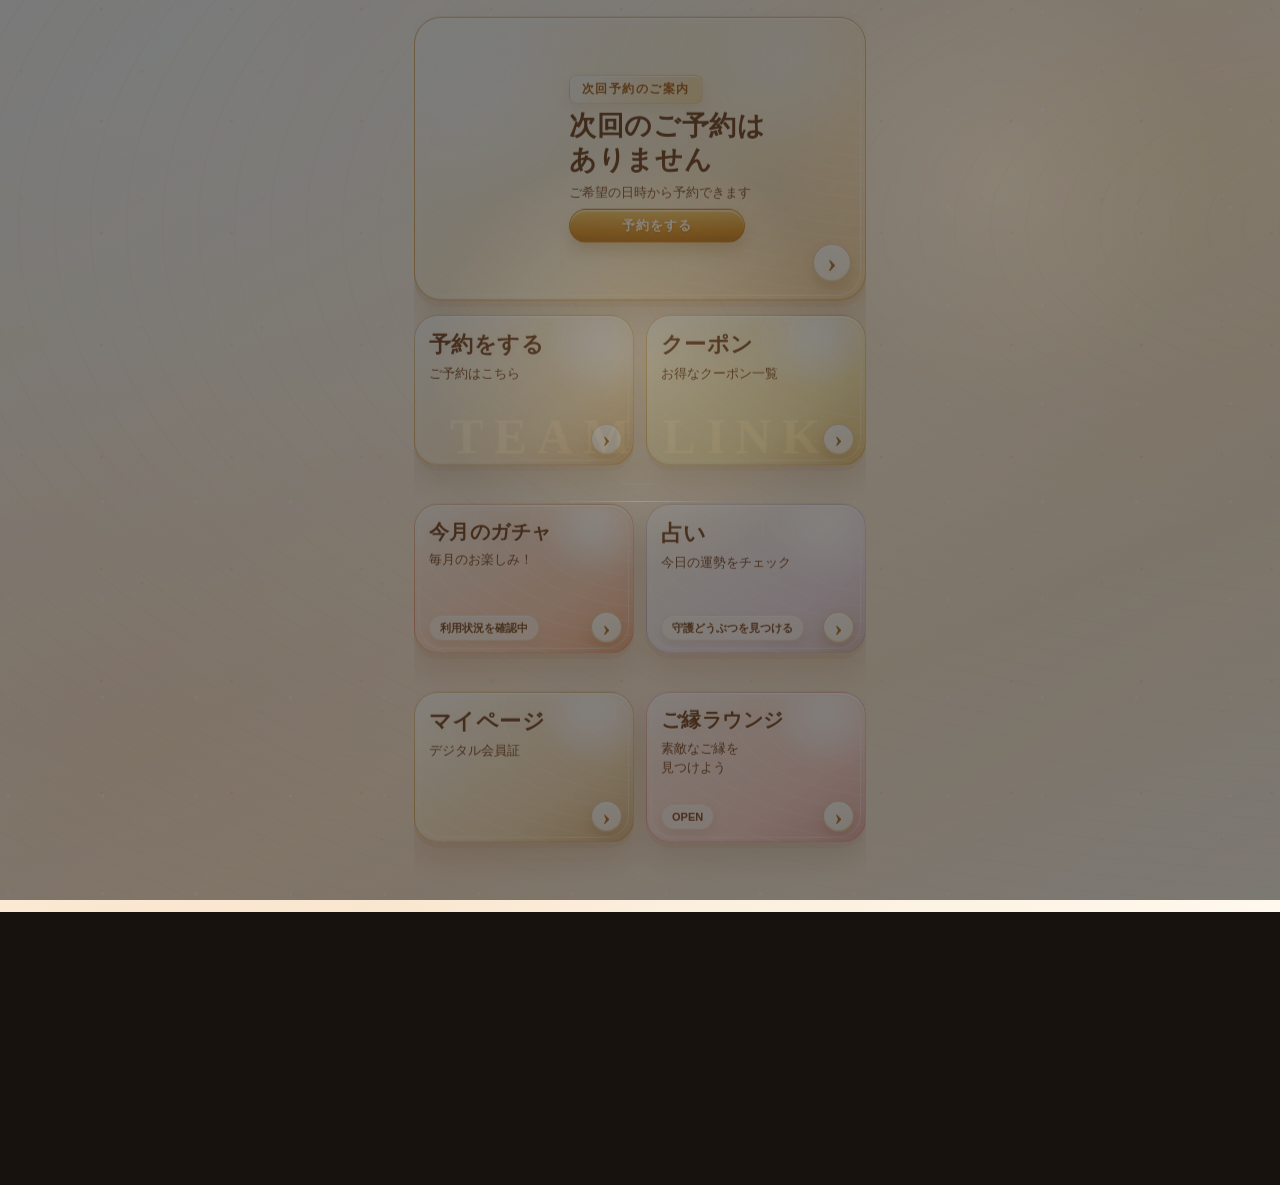
==== commit 132db787: "Refresh asset versions for retired lounge form" ====
--- a/index.html
+++ b/index.html
@@ -18,7 +18,7 @@
   <link rel="manifest" href="manifest.webmanifest">
   <link rel="apple-touch-icon" href="assets/icons/icon-192.png">
   <title>TEAM LINK | TEAM hair お客様専用アプリ</title>
-  <link rel="stylesheet" href="styles.css?v=20261001-booking-list-resilience-1">
+  <link rel="stylesheet" href="styles.css?v=20261102-goen-membership-1">
 </head>
 <body>
   <div class="splash-screen" id="splashScreen" aria-hidden="true">
@@ -290,59 +290,14 @@
       </section>
 
       <section class="view" id="loungeView" data-title="ご縁ラウンジ">
-        <article class="result-card lounge-coming-soon" id="loungeComingSoonPanel">
-          <span class="badge">Coming Soon</span>
+        <article class="result-card goen-membership-card">
           <p class="kicker">GOEN LOUNGE</p>
-          <h2>ご縁ラウンジ</h2>
-          <strong>2026年10月スタート予定</strong>
-          <p>ご縁ラウンジは、ただいま心を込めて準備中です。公開まで今しばらくお待ちください。</p>
-          <button class="secondary-button" type="button" data-view="home">ホームへ戻る</button>
+          <h2>ご縁ラウンジ 月額会員</h2>
+          <p>店主が企画する交流会・イベントを楽しむ月額会員サービスです。</p>
+          <p>月額500円（税込）。交流会・イベントの参加費は別途です。</p>
+          <p>LINEで本人確認後、専用画面から入会・会員状態の確認・解約ができます。</p>
+          <a class="primary-button goen-membership-button" href="https://team-link-goen.humianrin.workers.dev/" target="_blank" rel="noopener noreferrer">入会・会員状態・解約の手続きへ</a>
         </article>
-        <article class="result-card lounge-hero" id="loungeOpenPanel" hidden>
-          <span class="badge">Coming Soon</span>
-          <h2>ご縁ラウンジ</h2>
-          <p>独身者向け交流サービス。現在、無料の事前登録を受け付けています。</p>
-          <div class="progress-box">
-            <div><strong id="loungeCount">0</strong><span>名／50名</span></div>
-            <progress id="loungeProgress" max="50" value="0"></progress>
-          </div>
-          <div class="lounge-points">
-            <span>サービス紹介</span>
-            <span>無料事前登録</span>
-            <span>正式開始時に通知</span>
-          </div>
-          <p>正式サービス開始後に、改めて有料登録をご案内します。事前登録で自動課金されることはありません。</p>
-          <button class="primary-button" type="button" data-view="loungeRegister">無料で事前登録する</button>
-        </article>
-      </section>
-
-      <section class="view" id="loungeRegisterView" data-title="事前登録">
-        <div class="section-head">
-          <p class="kicker">Pre entry</p>
-          <h2>ご縁ラウンジ事前登録</h2>
-        </div>
-        <form class="step-form" id="loungeForm">
-          <label class="field">ニックネーム<input name="nickname" required></label>
-          <label class="field">性別
-            <select name="gender" required><option value="">選択</option><option>女性</option><option>男性</option><option>その他</option><option>回答しない</option></select>
-          </label>
-          <label class="field">年代
-            <select name="ageGroup" required><option value="">選択</option><option>20代</option><option>30代</option><option>40代</option><option>50代以上</option></select>
-          </label>
-          <label class="field">居住エリア<input name="area" placeholder="例：袋井市、静岡県西部" required></label>
-          <label class="check-row"><input type="checkbox" name="single" required> 現在独身です</label>
-          <label class="field">興味のある内容
-            <select name="interest" required>
-              <option value="">選択</option>
-              <option>少人数交流会</option>
-              <option>ランチ会</option>
-              <option>美容イベント</option>
-              <option>まずは情報だけ知りたい</option>
-            </select>
-          </label>
-          <label class="check-row"><input type="checkbox" name="notify" checked> 開始通知を受け取る</label>
-          <button class="primary-button" type="submit">無料で事前登録する</button>
-        </form>
       </section>
 
       <section class="view" id="extensionView" data-title="EXTENSION">
@@ -475,6 +430,6 @@
 
   <div class="toast" id="toast" role="status" aria-live="polite"></div>
   <div class="gacha-reveal" id="gachaReveal" hidden aria-live="polite"></div>
-  <script src="app.js?v=20261001-booking-list-resilience-1"></script>
+  <script src="app.js?v=20261102-goen-membership-1"></script>
 </body>
 </html>
--- a/styles.css
+++ b/styles.css
@@ -8380,3 +8380,20 @@
   .visit-summary-grid { grid-template-columns: repeat(2, minmax(0, 1fr)); }
   .priority-actions { grid-template-columns: 1fr; }
 }
+
+/* Keep the membership link centered and contained at every screen width. */
+.goen-membership-button {
+  display: flex;
+  align-items: center;
+  justify-content: center;
+  box-sizing: border-box;
+  width: 100%;
+  max-width: 100%;
+  min-height: 56px;
+  padding: 14px 18px;
+  line-height: 1.5;
+  text-align: center;
+  text-decoration: none;
+  white-space: normal;
+  overflow-wrap: anywhere;
+}
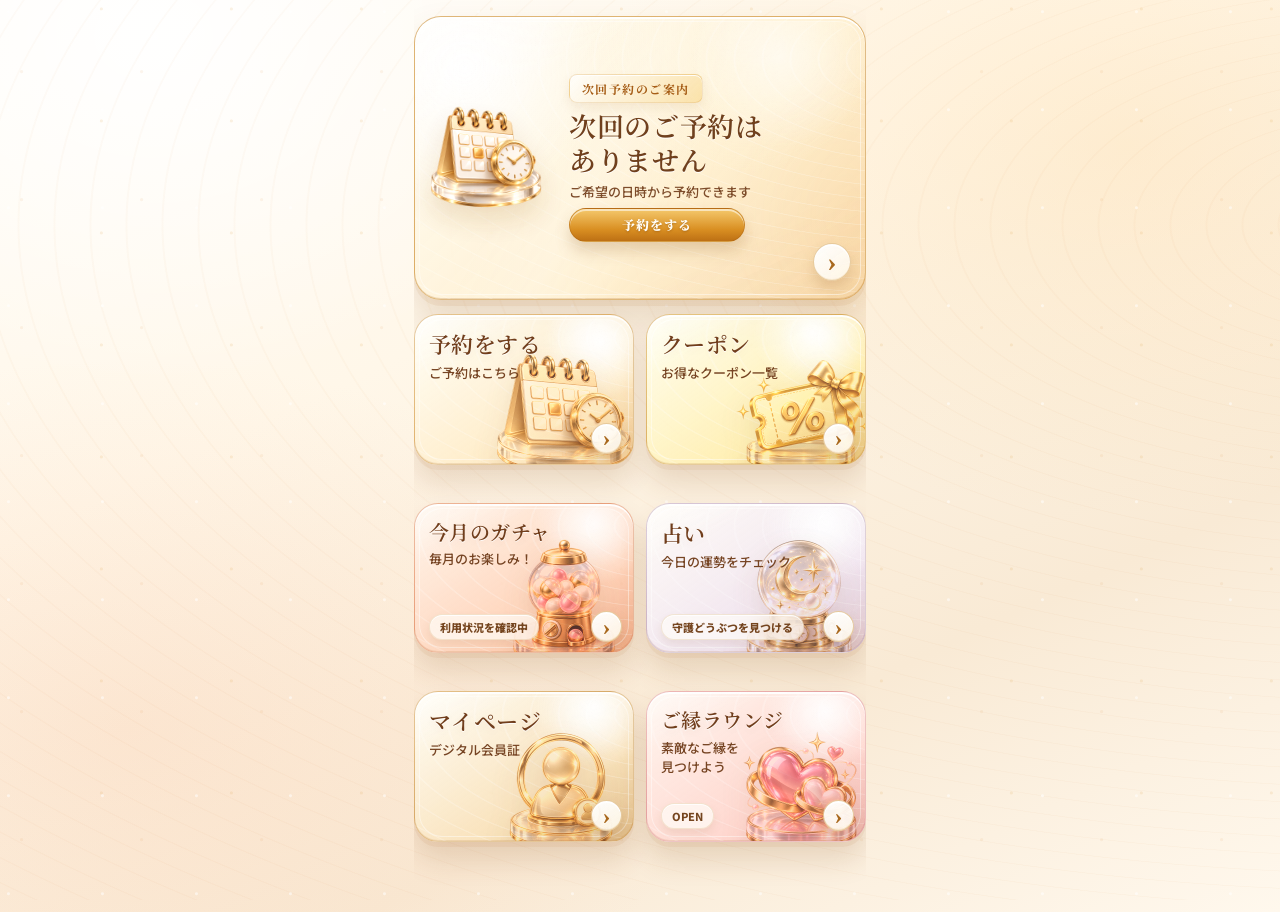
==== commit 3c1be28d: "Stop repeated frontend build refreshes on lounge page" ====
--- a/index.html
+++ b/index.html
@@ -18,7 +18,7 @@
   <link rel="manifest" href="manifest.webmanifest">
   <link rel="apple-touch-icon" href="assets/icons/icon-192.png">
   <title>TEAM LINK | TEAM hair お客様専用アプリ</title>
-  <link rel="stylesheet" href="styles.css?v=20261102-goen-membership-1">
+  <link rel="stylesheet" href="styles.css?v=20261102-goen-membership-2">
 </head>
 <body>
   <div class="splash-screen" id="splashScreen" aria-hidden="true">
@@ -430,6 +430,6 @@
 
   <div class="toast" id="toast" role="status" aria-live="polite"></div>
   <div class="gacha-reveal" id="gachaReveal" hidden aria-live="polite"></div>
-  <script src="app.js?v=20261102-goen-membership-1"></script>
+  <script src="app.js?v=20261102-goen-membership-2"></script>
 </body>
 </html>
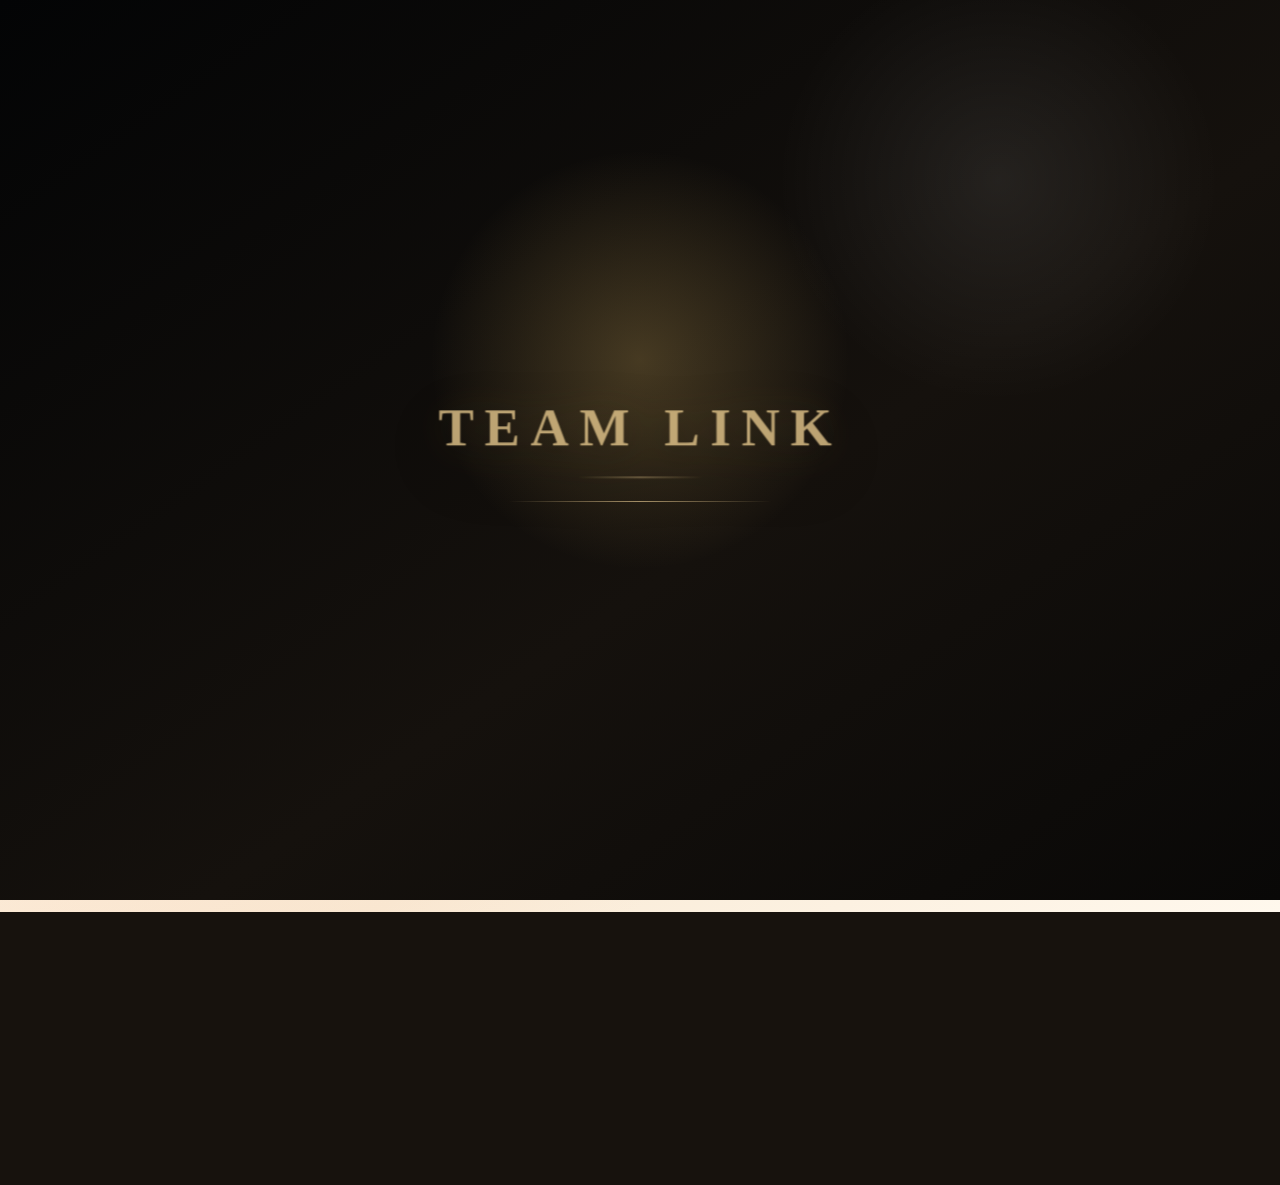
==== commit 1404b1a3: "Clarify booking LINE failures and add safe notification recovery" ====
--- a/index.html
+++ b/index.html
@@ -18,7 +18,7 @@
   <link rel="manifest" href="manifest.webmanifest">
   <link rel="apple-touch-icon" href="assets/icons/icon-192.png">
   <title>TEAM LINK | TEAM hair お客様専用アプリ</title>
-  <link rel="stylesheet" href="styles.css?v=20261102-goen-membership-2">
+  <link rel="stylesheet" href="styles.css?v=20261117-gacha-use-collection-1">
 </head>
 <body>
   <div class="splash-screen" id="splashScreen" aria-hidden="true">
@@ -430,6 +430,6 @@
 
   <div class="toast" id="toast" role="status" aria-live="polite"></div>
   <div class="gacha-reveal" id="gachaReveal" hidden aria-live="polite"></div>
-  <script src="app.js?v=20261102-goen-membership-2"></script>
+  <script src="app.js?v=20261125-booking-line-1"></script>
 </body>
 </html>
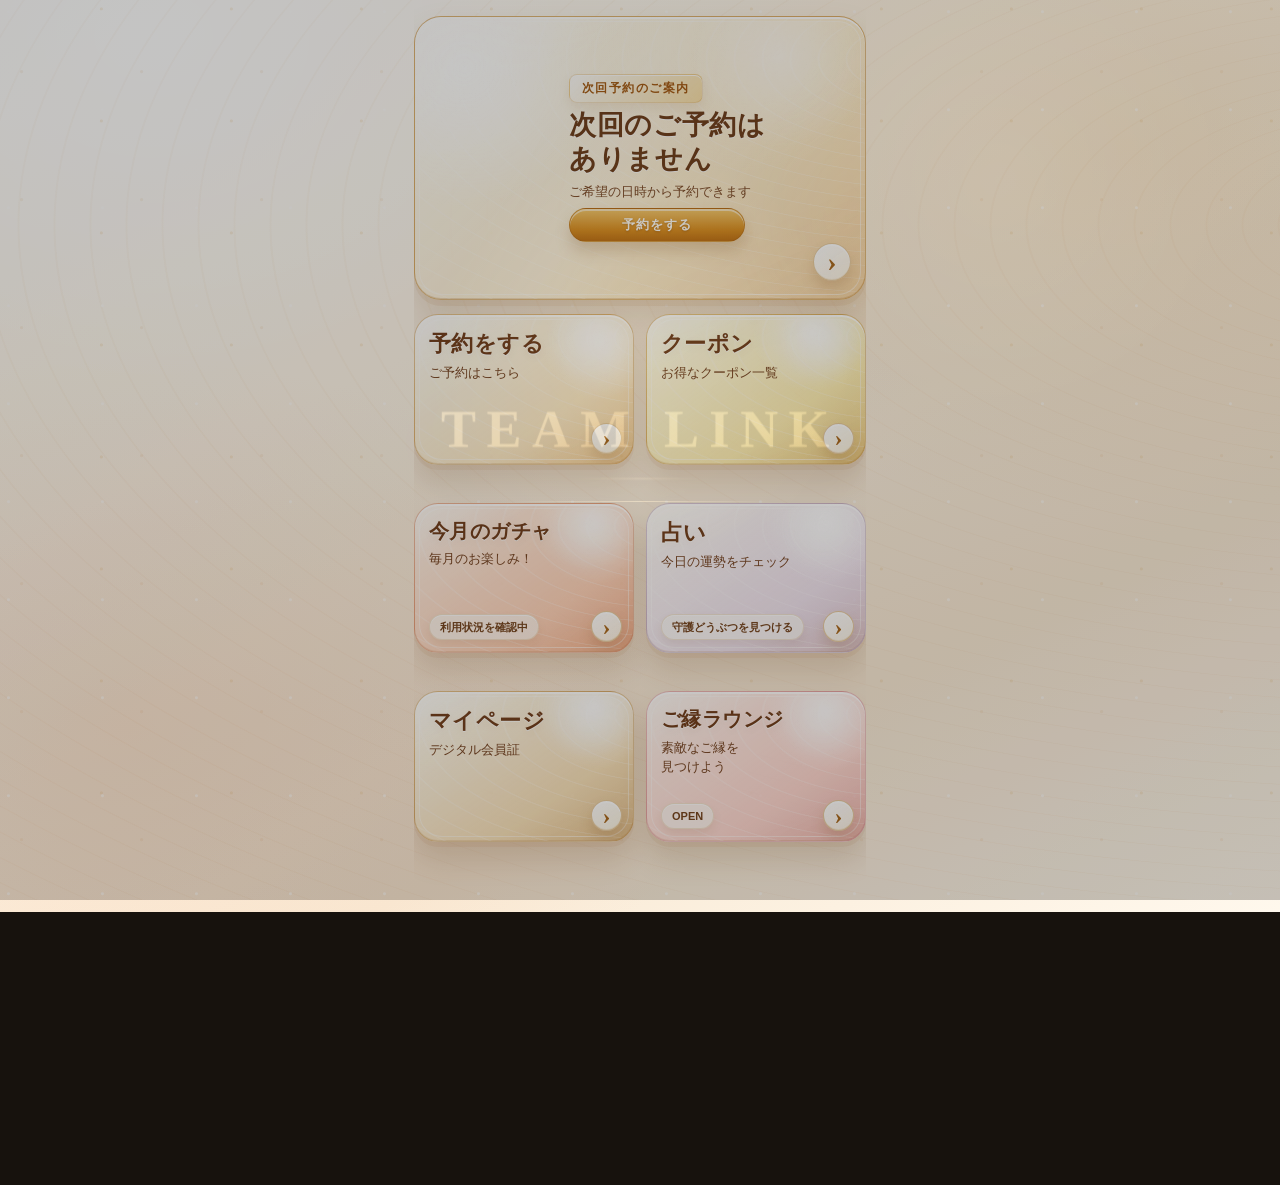
==== commit b52c567a: "Keep new booking resend disabled pending verified admin authentication" ====
--- a/index.html
+++ b/index.html
@@ -430,6 +430,6 @@
 
   <div class="toast" id="toast" role="status" aria-live="polite"></div>
   <div class="gacha-reveal" id="gachaReveal" hidden aria-live="polite"></div>
-  <script src="app.js?v=20261125-booking-line-1"></script>
+  <script src="app.js?v=20261125-booking-line-2"></script>
 </body>
 </html>
